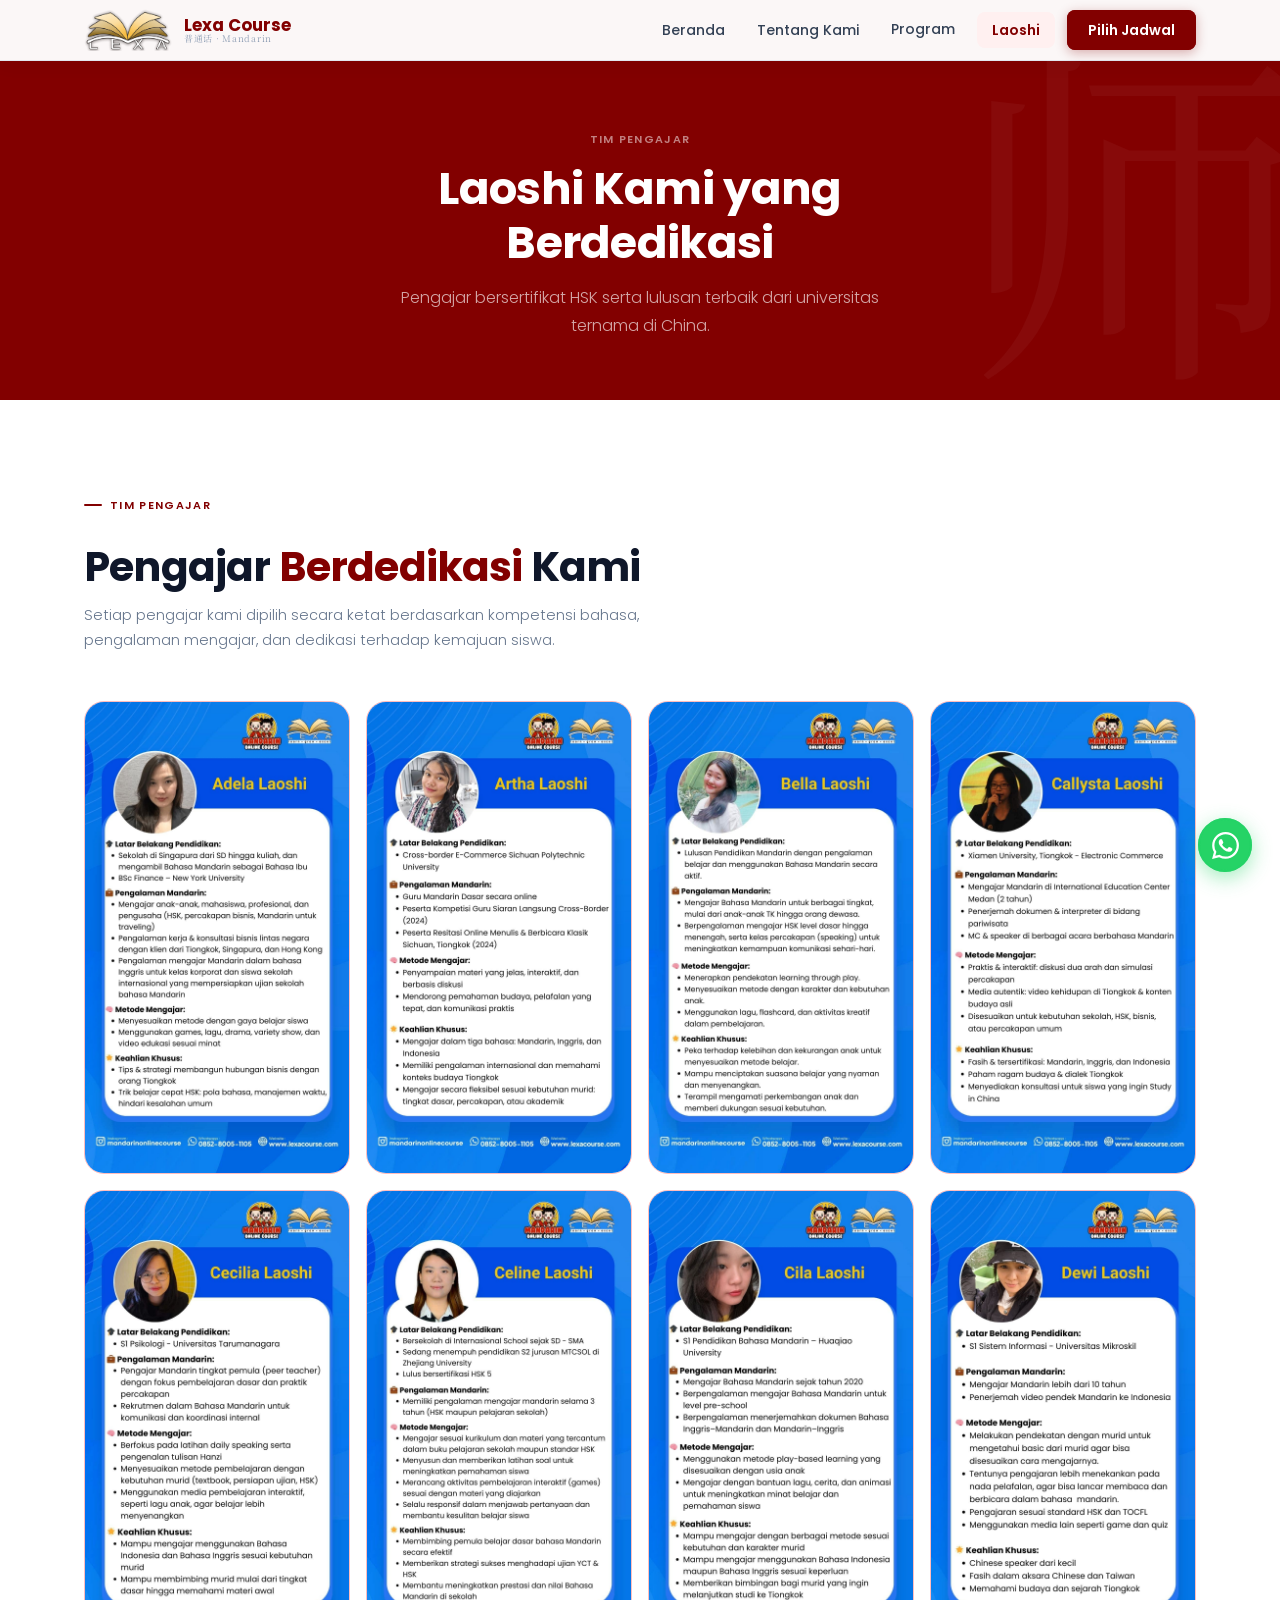
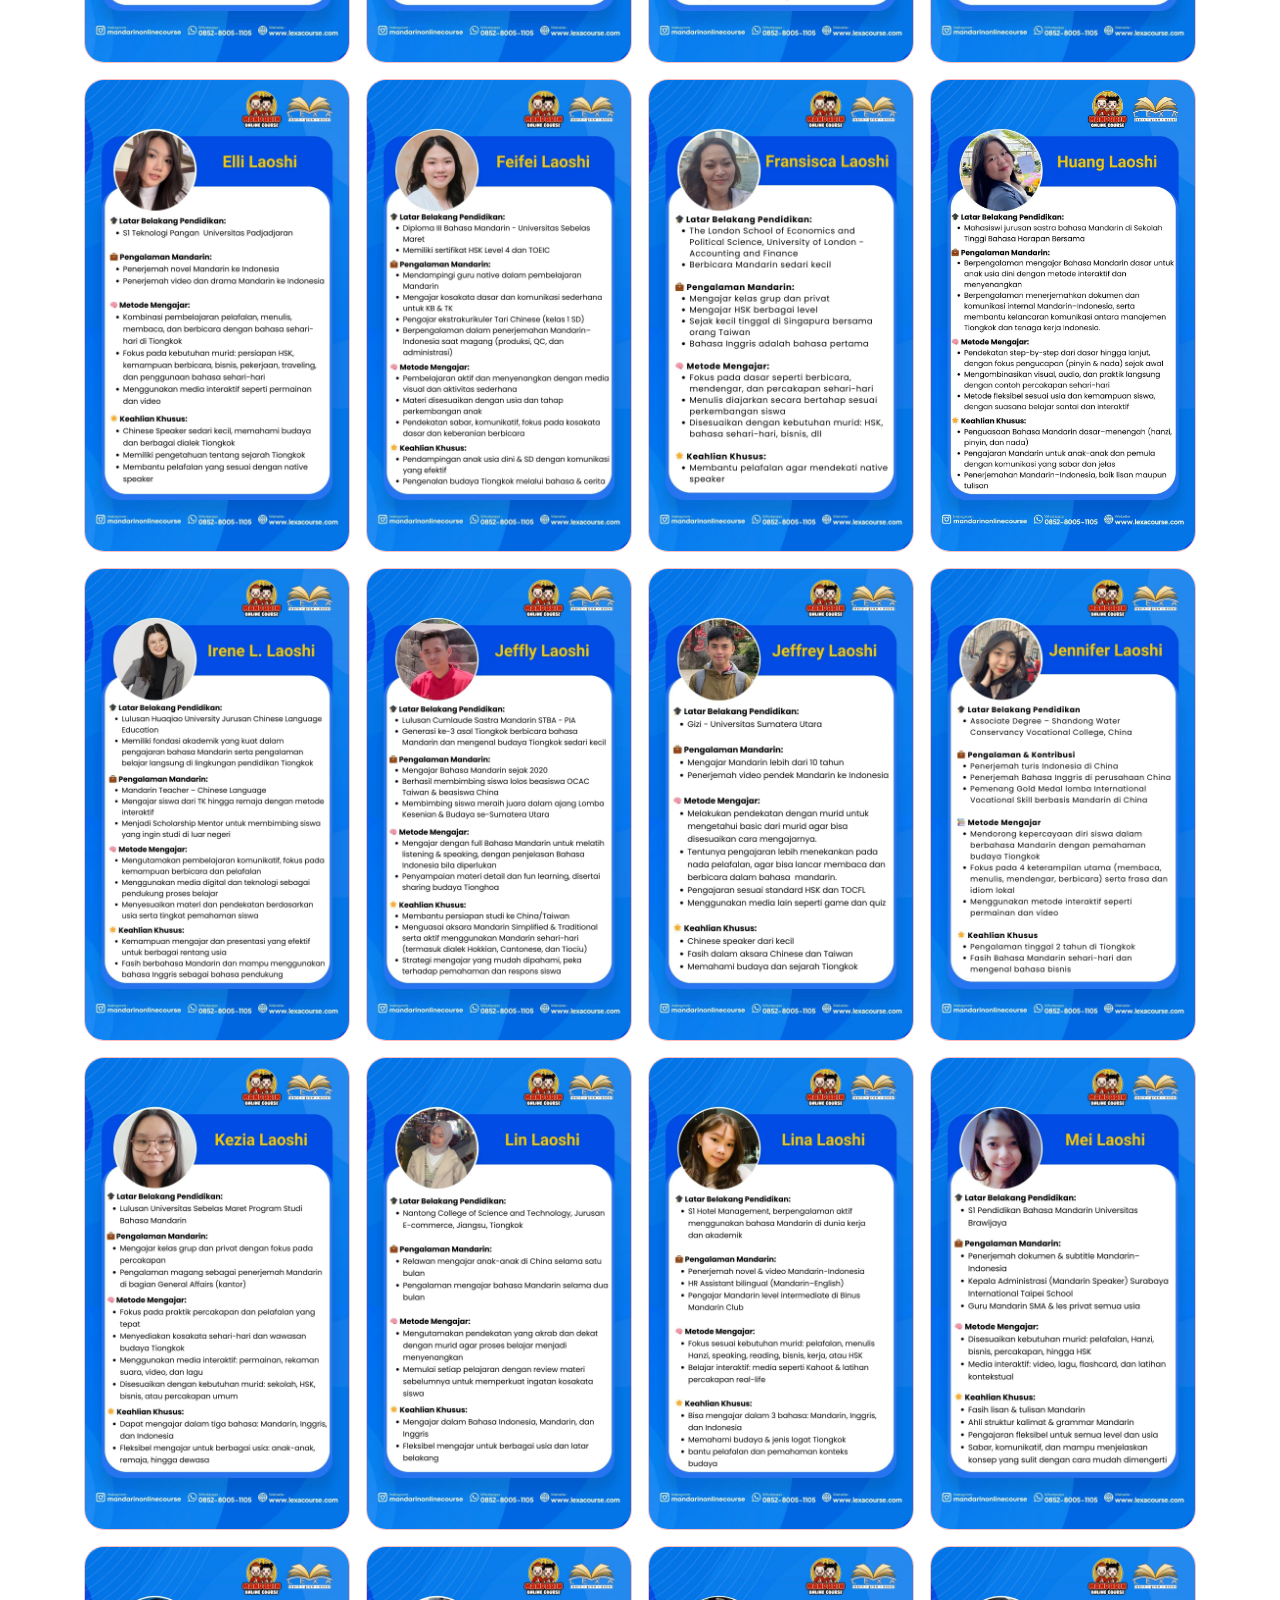
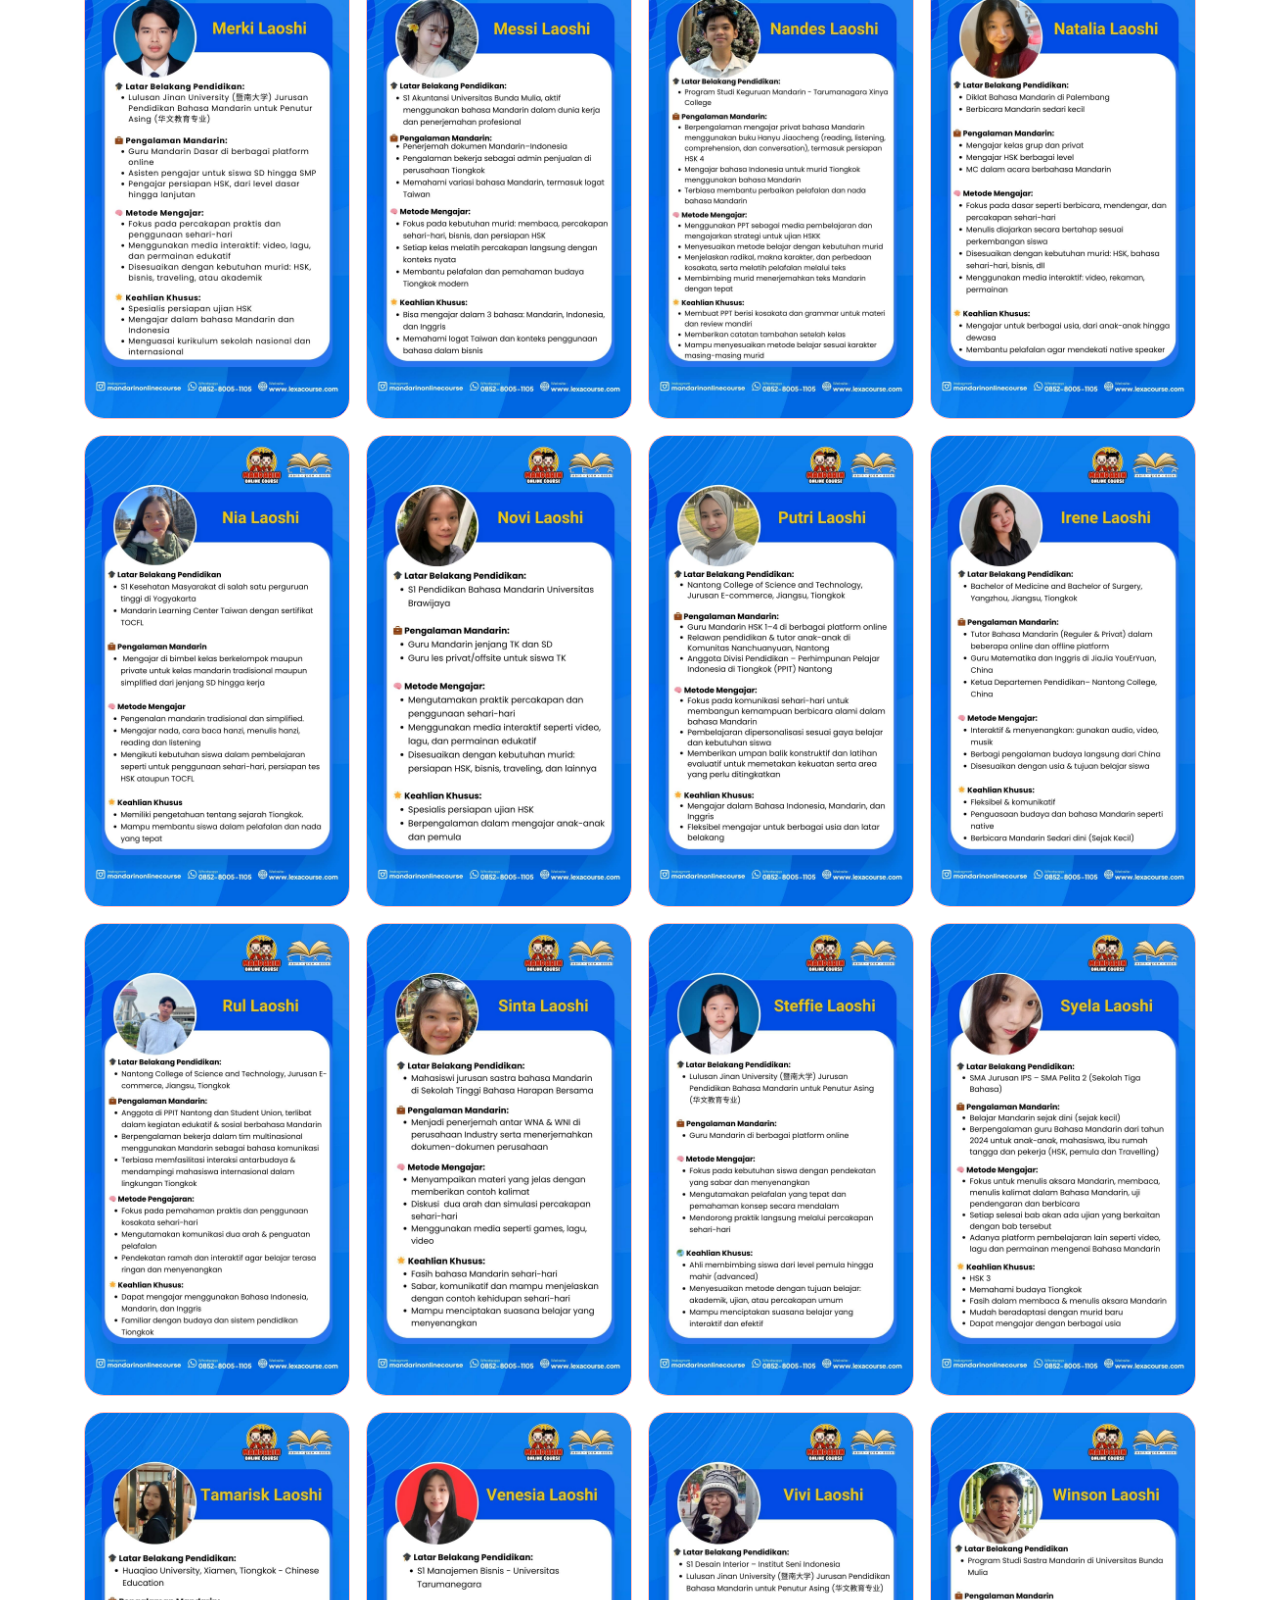
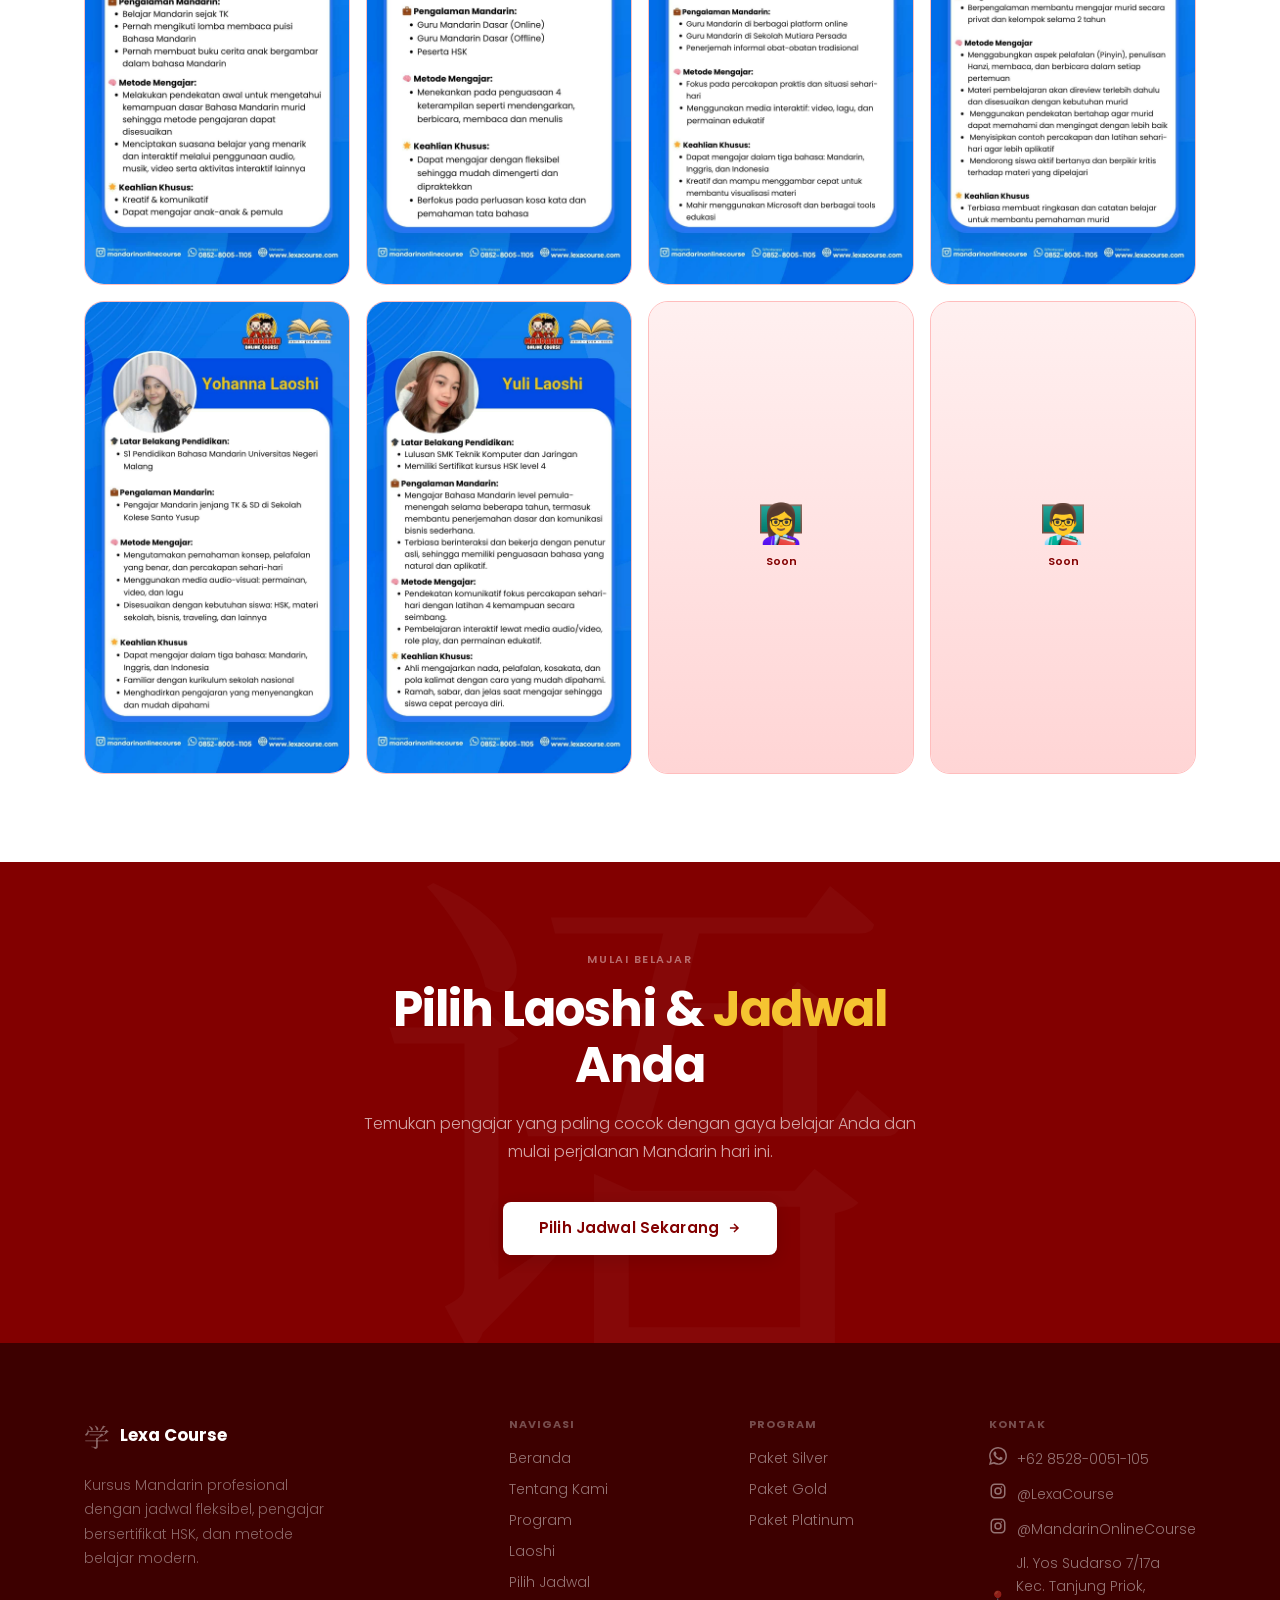
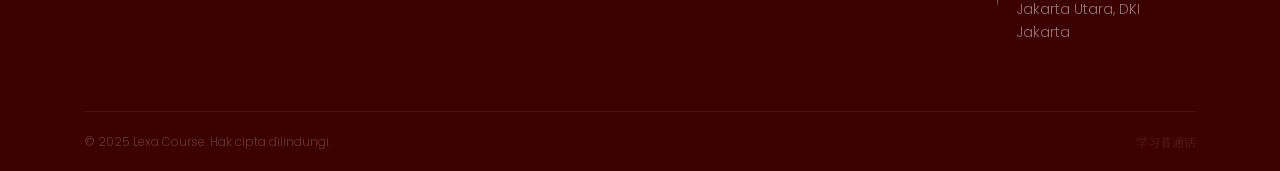
==== guru.html @ 1137763b "pembaruan 11 Apr 2026" ====
<!DOCTYPE html>
<html lang="id">
<head>
  <meta charset="UTF-8" />
  <meta name="viewport" content="width=device-width, initial-scale=1.0" />
  <title>Tim Pengajar — Lexa Course</title>
  <meta name="description" content="Kenali tim pengajar profesional Lexa Course, bersertifikat HSK dan lulusan terbaik dari China." />
  <link rel="preconnect" href="https://fonts.googleapis.com" />
  <link rel="preconnect" href="https://fonts.gstatic.com" crossorigin />
  <link href="https://fonts.googleapis.com/css2?family=Poppins:wght@300;400;500;600;700;800&family=Noto+Serif+SC:wght@400;700&display=swap" rel="stylesheet" />
  <link rel="stylesheet" href="assets/css/style.css" />
  <link rel="icon" type="image/png" href="assets/images/logop.png" />
</head>
<body>
<nav class="navbar transparent" id="navbar">
  <div class="nav-wrap">
    <a href="index.html" class="nav-logo">
      <img src="assets/images/logo.png" alt="Lexa Course" />
      <div class="nav-brand">
        <span class="nav-name">Lexa Course</span>
        <span class="nav-sub">普通话 · Mandarin</span>
      </div>
    </a>
    <ul class="nav-links">
      <li><a href="index.html" class="nav-a">Beranda</a></li>
      <li><a href="tentang.html" class="nav-a">Tentang Kami</a></li>
      <li class="nav-item">
        <span class="nav-a-drop" id="navProgram">
          Program
          <svg class="drop-arrow" viewBox="0 0 20 20" fill="currentColor"><path fill-rule="evenodd" d="M5.293 7.293a1 1 0 011.414 0L10 10.586l3.293-3.293a1 1 0 111.414 1.414l-4 4a1 1 0 01-1.414 0l-4-4a1 1 0 010-1.414z"/></svg>
        </span>
        <div class="dropdown">
          <a href="program.html#private" class="drop-item">
            <div class="drop-icon" style="background:#FFF0F0;color:#820000"><img src="assets/images/emot/user.png" width="16"></div>
            <div><div class="drop-label">Kelas Private</div><div class="drop-sub">1 siswa · Perhatian penuh</div></div>
          </a>
          <a href="program.html#small-group" class="drop-item">
            <div class="drop-icon" style="background:#FFF7ED;color:#b45309"> <img src="assets/images/emot/group.png" width="20"></div>
            <div><div class="drop-label">Small Group</div><div class="drop-sub">2–5 siswa · Interaktif</div></div>
          </a>
          <a href="program.html#group" class="drop-item">
            <div class="drop-icon" style="background:#F0FFF4;color:#16a34a"><img src="assets/images/emot/group2.png" width="18"></div>
            <div><div class="drop-label">Group</div><div class="drop-sub">6–10 siswa · Ekonomis</div></div>
          </a>
          <div style="height:1px;background:var(--line);margin:4px 8px"></div>
          <a href="program.html#intensif" class="drop-item">
            <div class="drop-icon" style="background:#FFF7ED;color:#b45309">🔥</div>
            <div><div class="drop-label">Kelas Intensif</div><div class="drop-sub">Belajar lebih cepat & fokus</div></div>
          </a>
        </div>
      </li>
      <li><a href="guru.html" class="nav-a active">Laoshi</a></li>
      <li><a href="pilih-jadwal.html" class="nav-cta">Pilih Jadwal</a></li>
    </ul>
    <button class="hamburger" id="hamburger" aria-label="Menu"><span></span><span></span><span></span></button>
  </div>
</nav>
<div class="mob-menu" id="mobMenu">
  <a href="index.html" class="mob-a">Beranda</a>
  <a href="tentang.html" class="mob-a">Tentang Kami</a>
  <a href="program.html" class="mob-a">Program</a>
  <a href="guru.html" class="mob-a active">Laoshi</a>
  <a href="pilih-jadwal.html" class="mob-a">Pilih Jadwal</a>
</div>

<section class="page-hero" data-cn="师">
  <div class="container">
    <span class="ph-tag">Tim Pengajar</span>
    <h1 class="ph-h1">Laoshi Kami yang<br>Berdedikasi</h1>
    <p class="ph-p">Pengajar bersertifikat HSK serta lulusan terbaik dari universitas ternama di China.</p>
  </div>
</section>

<section class="sec" id="profil-guru">
  <div class="container">
    <div class="fi" style="margin-bottom:48px">
      <div class="tag">Tim Pengajar</div>
      <h2 class="heading-lg" style="margin-top:12px">Pengajar <span>Berdedikasi</span> Kami</h2>
      <p class="body-sm" style="margin-top:12px;max-width:560px">Setiap pengajar kami dipilih secara ketat berdasarkan kompetensi bahasa, pengalaman mengajar, dan dedikasi terhadap kemajuan siswa.</p>
    </div>

    <!--
      ═══════════════════════════════════════════════════════
      CARA MENAMBAH FOTO GURU:
      1. Simpan foto profil guru (format portrait/vertikal)
         ke folder: assets/images/guru/
         Nama file contoh: huang-laoshi.jpg, mei-laoshi.jpg, dst.
      2. Duplikat blok <div class="gp-card"> di bawah.
      3. Ganti src="..." dengan path foto yang sesuai.
      Ukuran foto ideal: 540 × 960px (rasio 9:16, portrait)
      ═══════════════════════════════════════════════════════
    -->
    <div class="gp-grid">

<div class="gp-card"><img src="assets/images/guru/adela.jpg" alt="Adela Laoshi" class="gp-img" loading="lazy" onerror="this.parentElement.classList.add('gp-empty')" /><div class="gp-placeholder"><span class="gp-ph-icon">👩‍🏫</span><span class="gp-ph-name">Adela</span></div></div>

<div class="gp-card"><img src="assets/images/guru/artha.jpg" alt="Artha Laoshi" class="gp-img" loading="lazy" onerror="this.parentElement.classList.add('gp-empty')" /><div class="gp-placeholder"><span class="gp-ph-icon">👨‍🏫</span><span class="gp-ph-name">Artha</span></div></div>

<div class="gp-card"><img src="assets/images/guru/bella.jpg" alt="Bella Laoshi" class="gp-img" loading="lazy" onerror="this.parentElement.classList.add('gp-empty')" /><div class="gp-placeholder"><span class="gp-ph-icon">👩‍🏫</span><span class="gp-ph-name">Bella</span></div></div>

<div class="gp-card"><img src="assets/images/guru/callysta.jpg" alt="Callysta Laoshi" class="gp-img" loading="lazy" onerror="this.parentElement.classList.add('gp-empty')" /><div class="gp-placeholder"><span class="gp-ph-icon">👩‍🏫</span><span class="gp-ph-name">Callysta</span></div></div>

<div class="gp-card"><img src="assets/images/guru/cecilia.jpg" alt="Cecilia Laoshi" class="gp-img" loading="lazy" onerror="this.parentElement.classList.add('gp-empty')" /><div class="gp-placeholder"><span class="gp-ph-icon">👩‍🏫</span><span class="gp-ph-name">Cecilia</span></div></div>

<div class="gp-card"><img src="assets/images/guru/celine.jpg" alt="Celine Laoshi" class="gp-img" loading="lazy" onerror="this.parentElement.classList.add('gp-empty')" /><div class="gp-placeholder"><span class="gp-ph-icon">👩‍🏫</span><span class="gp-ph-name">Celine</span></div></div>

<div class="gp-card"><img src="assets/images/guru/cila.jpg" alt="Cila Laoshi" class="gp-img" loading="lazy" onerror="this.parentElement.classList.add('gp-empty')" /><div class="gp-placeholder"><span class="gp-ph-icon">👩‍🏫</span><span class="gp-ph-name">Cila</span></div></div>

<div class="gp-card"><img src="assets/images/guru/dewi.jpg" alt="Dewi Laoshi" class="gp-img" loading="lazy" onerror="this.parentElement.classList.add('gp-empty')" /><div class="gp-placeholder"><span class="gp-ph-icon">👩‍🏫</span><span class="gp-ph-name">Dewi</span></div></div>

<div class="gp-card"><img src="assets/images/guru/elli.jpg" alt="Elli Laoshi" class="gp-img" loading="lazy" onerror="this.parentElement.classList.add('gp-empty')" /><div class="gp-placeholder"><span class="gp-ph-icon">👩‍🏫</span><span class="gp-ph-name">Elli</span></div></div>

<div class="gp-card"><img src="assets/images/guru/feifei.jpg" alt="Feifei Laoshi" class="gp-img" loading="lazy" onerror="this.parentElement.classList.add('gp-empty')" /><div class="gp-placeholder"><span class="gp-ph-icon">👩‍🏫</span><span class="gp-ph-name">Feifei</span></div></div>

<div class="gp-card"><img src="assets/images/guru/francisca.jpg" alt="Francisca Laoshi" class="gp-img" loading="lazy" onerror="this.parentElement.classList.add('gp-empty')" /><div class="gp-placeholder"><span class="gp-ph-icon">👩‍🏫</span><span class="gp-ph-name">Francisca</span></div></div>

<div class="gp-card"><img src="assets/images/guru/huang.jpeg" alt="Huang Laoshi" class="gp-img" loading="lazy" onerror="this.parentElement.classList.add('gp-empty')" /><div class="gp-placeholder"><span class="gp-ph-icon">👨‍🏫</span><span class="gp-ph-name">Huang</span></div></div>

<div class="gp-card"><img src="assets/images/guru/irene.jpg" alt="Irene Laoshi" class="gp-img" loading="lazy" onerror="this.parentElement.classList.add('gp-empty')" /><div class="gp-placeholder"><span class="gp-ph-icon">👩‍🏫</span><span class="gp-ph-name">Irene</span></div></div>

<div class="gp-card"><img src="assets/images/guru/jeffly.jpg" alt="Jeffly Laoshi" class="gp-img" loading="lazy" onerror="this.parentElement.classList.add('gp-empty')" /><div class="gp-placeholder"><span class="gp-ph-icon">👨‍🏫</span><span class="gp-ph-name">Jeffly</span></div></div>

<div class="gp-card"><img src="assets/images/guru/jeffrey.jpg" alt="Jeffrey Laoshi" class="gp-img" loading="lazy" onerror="this.parentElement.classList.add('gp-empty')" /><div class="gp-placeholder"><span class="gp-ph-icon">👨‍🏫</span><span class="gp-ph-name">Jeffrey</span></div></div>

<div class="gp-card"><img src="assets/images/guru/jennifer.jpg" alt="Jennifer Laoshi" class="gp-img" loading="lazy" onerror="this.parentElement.classList.add('gp-empty')" /><div class="gp-placeholder"><span class="gp-ph-icon">👩‍🏫</span><span class="gp-ph-name">Jennifer</span></div></div>

<div class="gp-card"><img src="assets/images/guru/kezia.jpg" alt="Kezia Laoshi" class="gp-img" loading="lazy" onerror="this.parentElement.classList.add('gp-empty')" /><div class="gp-placeholder"><span class="gp-ph-icon">👩‍🏫</span><span class="gp-ph-name">Kezia</span></div></div>

<div class="gp-card"><img src="assets/images/guru/lin.jpg" alt="Lin Laoshi" class="gp-img" loading="lazy" onerror="this.parentElement.classList.add('gp-empty')" /><div class="gp-placeholder"><span class="gp-ph-icon">👨‍🏫</span><span class="gp-ph-name">Lin</span></div></div>

<div class="gp-card"><img src="assets/images/guru/lina.jpg" alt="Lina Laoshi" class="gp-img" loading="lazy" onerror="this.parentElement.classList.add('gp-empty')" /><div class="gp-placeholder"><span class="gp-ph-icon">👩‍🏫</span><span class="gp-ph-name">Lina</span></div></div>

<div class="gp-card"><img src="assets/images/guru/mei.jpg" alt="Mei Laoshi" class="gp-img" loading="lazy" onerror="this.parentElement.classList.add('gp-empty')" /><div class="gp-placeholder"><span class="gp-ph-icon">👩‍🏫</span><span class="gp-ph-name">Mei</span></div></div>

<div class="gp-card"><img src="assets/images/guru/merki.jpg" alt="Merki Laoshi" class="gp-img" loading="lazy" onerror="this.parentElement.classList.add('gp-empty')" /><div class="gp-placeholder"><span class="gp-ph-icon">👨‍🏫</span><span class="gp-ph-name">Merki</span></div></div>

<div class="gp-card"><img src="assets/images/guru/messi.jpg" alt="Messi Laoshi" class="gp-img" loading="lazy" onerror="this.parentElement.classList.add('gp-empty')" /><div class="gp-placeholder"><span class="gp-ph-icon">👨‍🏫</span><span class="gp-ph-name">Messi</span></div></div>

<div class="gp-card"><img src="assets/images/guru/nandes.jpg" alt="Nandes Laoshi" class="gp-img" loading="lazy" onerror="this.parentElement.classList.add('gp-empty')" /><div class="gp-placeholder"><span class="gp-ph-icon">👩‍🏫</span><span class="gp-ph-name">Nandes</span></div></div>

<div class="gp-card"><img src="assets/images/guru/natalia.jpg" alt="Natalia Laoshi" class="gp-img" loading="lazy" onerror="this.parentElement.classList.add('gp-empty')" /><div class="gp-placeholder"><span class="gp-ph-icon">👩‍🏫</span><span class="gp-ph-name">Natalia</span></div></div>

<div class="gp-card"><img src="assets/images/guru/nia.jpg" alt="Nia Laoshi" class="gp-img" loading="lazy" onerror="this.parentElement.classList.add('gp-empty')" /><div class="gp-placeholder"><span class="gp-ph-icon">👩‍🏫</span><span class="gp-ph-name">Nia</span></div></div>

<div class="gp-card"><img src="assets/images/guru/novi.jpg" alt="Novi Laoshi" class="gp-img" loading="lazy" onerror="this.parentElement.classList.add('gp-empty')" /><div class="gp-placeholder"><span class="gp-ph-icon">👩‍🏫</span><span class="gp-ph-name">Novi</span></div></div>

<div class="gp-card"><img src="assets/images/guru/putri.jpg" alt="Putri Laoshi" class="gp-img" loading="lazy" onerror="this.parentElement.classList.add('gp-empty')" /><div class="gp-placeholder"><span class="gp-ph-icon">👩‍🏫</span><span class="gp-ph-name">Putri</span></div></div>

<div class="gp-card"><img src="assets/images/guru/rene.jpg" alt="Rene Laoshi" class="gp-img" loading="lazy" onerror="this.parentElement.classList.add('gp-empty')" /><div class="gp-placeholder"><span class="gp-ph-icon">👨‍🏫</span><span class="gp-ph-name">Rene</span></div></div>

<div class="gp-card"><img src="assets/images/guru/rul.jpg" alt="Rul Laoshi" class="gp-img" loading="lazy" onerror="this.parentElement.classList.add('gp-empty')" /><div class="gp-placeholder"><span class="gp-ph-icon">👨‍🏫</span><span class="gp-ph-name">Rul</span></div></div>

<div class="gp-card"><img src="assets/images/guru/sinta.jpg" alt="Sinta Laoshi" class="gp-img" loading="lazy" onerror="this.parentElement.classList.add('gp-empty')" /><div class="gp-placeholder"><span class="gp-ph-icon">👩‍🏫</span><span class="gp-ph-name">Sinta</span></div></div>

<div class="gp-card"><img src="assets/images/guru/steffie.jpg" alt="Steffie Laoshi" class="gp-img" loading="lazy" onerror="this.parentElement.classList.add('gp-empty')" /><div class="gp-placeholder"><span class="gp-ph-icon">👩‍🏫</span><span class="gp-ph-name">Steffie</span></div></div>

<div class="gp-card"><img src="assets/images/guru/syela.jpg" alt="Syela Laoshi" class="gp-img" loading="lazy" onerror="this.parentElement.classList.add('gp-empty')" /><div class="gp-placeholder"><span class="gp-ph-icon">👩‍🏫</span><span class="gp-ph-name">Syela</span></div></div>

<div class="gp-card"><img src="assets/images/guru/tamarisk.jpg" alt="Tamarisk Laoshi" class="gp-img" loading="lazy" onerror="this.parentElement.classList.add('gp-empty')" /><div class="gp-placeholder"><span class="gp-ph-icon">👩‍🏫</span><span class="gp-ph-name">Tamarisk</span></div></div>

<div class="gp-card"><img src="assets/images/guru/venesia.jpg" alt="Venesia Laoshi" class="gp-img" loading="lazy" onerror="this.parentElement.classList.add('gp-empty')" /><div class="gp-placeholder"><span class="gp-ph-icon">👩‍🏫</span><span class="gp-ph-name">Venesia</span></div></div>

<div class="gp-card"><img src="assets/images/guru/vivi.jpg" alt="Vivi Laoshi" class="gp-img" loading="lazy" onerror="this.parentElement.classList.add('gp-empty')" /><div class="gp-placeholder"><span class="gp-ph-icon">👩‍🏫</span><span class="gp-ph-name">Vivi</span></div></div>

<div class="gp-card"><img src="assets/images/guru/winson.jpg" alt="Winson Laoshi" class="gp-img" loading="lazy" onerror="this.parentElement.classList.add('gp-empty')" /><div class="gp-placeholder"><span class="gp-ph-icon">👨‍🏫</span><span class="gp-ph-name">Winson</span></div></div>

<div class="gp-card"><img src="assets/images/guru/yohana.jpg" alt="Yohana Laoshi" class="gp-img" loading="lazy" onerror="this.parentElement.classList.add('gp-empty')" /><div class="gp-placeholder"><span class="gp-ph-icon">👩‍🏫</span><span class="gp-ph-name">Yohana</span></div></div>

<div class="gp-card"><img src="assets/images/guru/yuli.jpg" alt="Yuli Laoshi" class="gp-img" loading="lazy" onerror="this.parentElement.classList.add('gp-empty')" /><div class="gp-placeholder"><span class="gp-ph-icon">👩‍🏫</span><span class="gp-ph-name">Yuli</span></div></div>

<div class="gp-card"><img src="assets/images/guru/guru-39.jpg" alt="Laoshi 39" class="gp-img" loading="lazy" onerror="this.parentElement.classList.add('gp-empty')" /><div class="gp-placeholder"><span class="gp-ph-icon">👩‍🏫</span><span class="gp-ph-name">Soon</span></div></div>

<div class="gp-card"><img src="assets/images/guru/guru-40.jpg" alt="Laoshi 40" class="gp-img" loading="lazy" onerror="this.parentElement.classList.add('gp-empty')" /><div class="gp-placeholder"><span class="gp-ph-icon">👨‍🏫</span><span class="gp-ph-name">Soon</span></div></div>

    </div><!-- /gp-grid -->
  </div>
</section>

<section class="cta-sec">
  <div class="container">
    <div class="cta-inner fi">
      <span class="cta-tag">Mulai Belajar</span>
      <h2 class="cta-h2">Pilih Laoshi &amp; <span>Jadwal</span> Anda</h2>
      <p class="cta-p">Temukan pengajar yang paling cocok dengan gaya belajar Anda dan mulai perjalanan Mandarin hari ini.</p>
      <a href="pilih-jadwal.html" class="btn btn-white" style="font-size:15px;padding:14px 36px">
        Pilih Jadwal Sekarang
        <svg width="14" height="14" fill="none" stroke="currentColor" stroke-width="2.5" viewBox="0 0 24 24"><path d="M5 12h14M12 5l7 7-7 7"/></svg>
      </a>
    </div>
  </div>
</section>

<footer class="footer">
  <div class="container">
    <div class="footer-grid">
      <div>
        <div class="footer-logo">
          <span class="f-logo-cn">学</span>
          <span class="f-logo-name">Lexa Course</span>
        </div>
        <p class="f-desc">Kursus Mandarin profesional dengan jadwal fleksibel, pengajar bersertifikat HSK, dan metode belajar modern.</p>
      </div>
      <div>
        <div class="f-col-h">Navigasi</div>
        <div class="f-links">
          <a href="index.html" class="f-link">Beranda</a>
          <a href="tentang.html" class="f-link">Tentang Kami</a>
          <a href="program.html" class="f-link">Program</a>
          <a href="guru.html" class="f-link">Laoshi</a>
          <a href="pilih-jadwal.html" class="f-link">Pilih Jadwal</a>
        </div>
      </div>
      <div>
        <div class="f-col-h">Program</div>
        <div class="f-links">
          <a href="program.html" class="f-link">Paket Silver</a>
          <a href="program.html" class="f-link">Paket Gold</a>
          <a href="program.html" class="f-link">Paket Platinum</a>
        </div>
      </div>
      <div>
        <div>
          <div class="f-col-h">Kontak</div>
          <a href="https://wa.me/6285280051105" class="f-contact" target="_blank">
            <span><svg width="18" height="18" fill="currentColor" viewBox="0 0 24 24"><path d="M20.52 3.48A11.94 11.94 0 0012.05 0C5.5 0 .17 5.33.17 11.88c0 2.1.55 4.15 1.6 5.95L0 24l6.33-1.66a11.9 11.9 0 005.72 1.45h.01c6.55 0 11.88-5.33 11.88-11.88 0-3.17-1.23-6.15-3.42-8.43zM12.06 21.5h-.01a9.9 9.9 0 01-5.05-1.39l-.36-.21-3.76.99 1-3.66-.24-.37a9.86 9.86 0 01-1.51-5.28C2.13 6.5 6.55 2.08 12.05 2.08c2.64 0 5.13 1.03 7 2.9a9.84 9.84 0 012.9 7c0 5.5-4.42 9.92-9.89 9.92zm5.42-7.4c-.3-.15-1.76-.87-2.03-.97-.27-.1-.47-.15-.67.15-.2.3-.77.97-.94 1.17-.17.2-.35.22-.64.07-.3-.15-1.26-.47-2.4-1.48-.88-.78-1.48-1.75-1.65-2.05-.17-.3-.02-.46.13-.61.13-.13.3-.35.45-.52.15-.17.2-.3.3-.5.1-.2.05-.37-.03-.52-.07-.15-.67-1.61-.91-2.21-.24-.58-.49-.5-.67-.51h-.57c-.2 0-.52.07-.79.37-.27.3-1.04 1.02-1.04 2.48 0 1.46 1.06 2.88 1.21 3.08.15.2 2.1 3.2 5.08 4.49.71.31 1.26.49 1.69.63.71.23 1.36.2 1.87.12.57-.09 1.76-.72 2.01-1.42.25-.7.25-1.29.18-1.42-.07-.12-.27-.2-.57-.35z"/></svg></span>
            +62 8528-0051-105
          </a>
          <a href="https://www.instagram.com/lexa_course/" class="f-contact" target="_blank">
            <span><svg width="18" height="18" fill="currentColor" viewBox="0 0 24 24"><path d="M7.75 2C4.678 2 2 4.678 2 7.75v8.5C2 19.322 4.678 22 7.75 22h8.5C19.322 22 22 19.322 22 16.25v-8.5C22 4.678 19.322 2 16.25 2h-8.5zm0 2h8.5C18.216 4 20 5.784 20 7.75v8.5c0 1.966-1.784 3.75-3.75 3.75h-8.5C5.784 20 4 18.216 4 16.25v-8.5C4 5.784 5.784 4 7.75 4zm8.75 1.5a1 1 0 100 2 1 1 0 000-2zM12 7a5 5 0 100 10 5 5 0 000-10zm0 2a3 3 0 110 6 3 3 0 010-6z"/></svg></span>
            @LexaCourse
          </a>
          <a href="https://www.instagram.com/mandarinonlinecourse/" class="f-contact" target="_blank">
            <span><svg width="18" height="18" fill="currentColor" viewBox="0 0 24 24"><path d="M7.75 2C4.678 2 2 4.678 2 7.75v8.5C2 19.322 4.678 22 7.75 22h8.5C19.322 22 22 19.322 22 16.25v-8.5C22 4.678 19.322 2 16.25 2h-8.5zm0 2h8.5C18.216 4 20 5.784 20 7.75v8.5c0 1.966-1.784 3.75-3.75 3.75h-8.5C5.784 20 4 18.216 4 16.25v-8.5C4 5.784 5.784 4 7.75 4zm8.75 1.5a1 1 0 100 2 1 1 0 000-2zM12 7a5 5 0 100 10 5 5 0 000-10zm0 2a3 3 0 110 6 3 3 0 010-6z"/></svg></span>
            @MandarinOnlineCourse
          </a>
          <div class="f-contact">
            <span>📍</span>
            Jl. Yos Sudarso 7/17a<br>
            Kec. Tanjung Priok, Jakarta Utara, DKI Jakarta
          </div>
        </div>
      </div>
    </div>
  </div>
  <div class="container"><div class="f-bottom"><span>© 2025 Lexa Course. Hak cipta dilindungi.</span><span class="f-cn">学习普通话</span></div></div>
</footer>

<div class="wa-float">
  <a href="https://wa.me/6285280051105?text=Halo%20Lexa%20Course%2C%20saya%20ingin%20bertanya%20tentang%20kursus%20Mandarin." class="wa-btn" target="_blank" rel="noopener" aria-label="Hubungi via WhatsApp">
    <svg class="wa-ico" viewBox="0 0 24 24"><path d="M17.472 14.382c-.297-.149-1.758-.867-2.03-.967-.273-.099-.471-.148-.67.15-.197.297-.767.966-.94 1.164-.173.199-.347.223-.644.075-.297-.15-1.255-.463-2.39-1.475-.883-.788-1.48-1.761-1.653-2.059-.173-.297-.018-.458.13-.606.134-.133.298-.347.446-.52.149-.174.198-.298.298-.497.099-.198.05-.371-.025-.52-.075-.149-.669-1.612-.916-2.207-.242-.579-.487-.5-.669-.51-.173-.008-.371-.01-.57-.01-.198 0-.52.074-.792.372-.272.297-1.04 1.016-1.04 2.479 0 1.462 1.065 2.875 1.213 3.074.149.198 2.096 3.2 5.077 4.487.709.306 1.262.489 1.694.625.712.227 1.36.195 1.871.118.571-.085 1.758-.719 2.006-1.413.248-.694.248-1.289.173-1.413-.074-.124-.272-.198-.57-.347m-5.421 7.403h-.004a9.87 9.87 0 01-5.031-1.378l-.361-.214-3.741.982.998-3.648-.235-.374a9.86 9.86 0 01-1.51-5.26c.001-5.45 4.436-9.884 9.888-9.884 2.64 0 5.122 1.03 6.988 2.898a9.825 9.825 0 012.893 6.994c-.003 5.45-4.437 9.884-9.885 9.884m8.413-18.297A11.815 11.815 0 0012.05 0C5.495 0 .16 5.335.157 11.892c0 2.096.547 4.142 1.588 5.945L.057 24l6.305-1.654a11.882 11.882 0 005.683 1.448h.005c6.554 0 11.89-5.335 11.893-11.893a11.821 11.821 0 00-3.48-8.413z"/></svg>
  </a>
  <span class="wa-tip">Hubungi Kami</span>
</div>
<button class="back-top" id="backTop" aria-label="Kembali ke atas">↑</button>
<script src="assets/js/script.js"></script>
</body>
</html>
---- assets/css/style.css ----
/* ========================================
   LEXA COURSE — Design System v8
   Font: Poppins + Noto Serif SC
   Primary: #820000
   ======================================== */

@import url('https://fonts.googleapis.com/css2?family=Poppins:wght@300;400;500;600;700;800&family=Noto+Serif+SC:wght@400;700&display=swap');

/* ── TOKENS ── */
:root {
  --blue:        #820000;
  --blue-dark:   #5c0000;
  --blue-deep:   #3d0000;
  --blue-soft:   #FFF0F0;
  --blue-mid:    #FFBDBD;
  --gold:        #F5C431;
  --ink:         #0F172A;
  --ink-2:       #334155;
  --ink-3:       #64748B;
  --ink-4:       #94A3B8;
  --line:        #E2E8F0;
  --surface:     #F8FAFC;
  --white:       #FFFFFF;
  --font:        'Poppins', sans-serif;
  --font-cn:     'Noto Serif SC', serif;
  --r-sm:        8px;
  --r:           12px;
  --r-lg:        20px;
  --r-xl:        28px;
  --sh-sm:       0 1px 4px rgba(0,0,0,0.06), 0 2px 8px rgba(0,0,0,0.04);
  --sh-md:       0 4px 20px rgba(130,0,0,0.10), 0 2px 8px rgba(0,0,0,0.05);
  --sh-lg:       0 12px 40px rgba(130,0,0,0.14), 0 4px 16px rgba(0,0,0,0.06);
  --sh-xl:       0 24px 64px rgba(130,0,0,0.18), 0 8px 24px rgba(0,0,0,0.07);
  --ease:        cubic-bezier(0.4,0,0.2,1);
  --ease-out:    cubic-bezier(0,0,0.2,1);
  --t1:          0.15s;
  --t2:          0.25s;
  --t3:          0.4s;
}

/* ── RESET ── */
*,*::before,*::after{box-sizing:border-box;margin:0;padding:0}
html{scroll-behavior:smooth;-webkit-text-size-adjust:100%}
body{font-family:var(--font);font-size:16px;line-height:1.65;color:var(--ink);background:var(--white);overflow-x:hidden;-webkit-font-smoothing:antialiased}
img{max-width:100%;display:block}
a{text-decoration:none;color:inherit}
ul{list-style:none}
button{cursor:pointer;font-family:var(--font)}
::-webkit-scrollbar{width:4px}
::-webkit-scrollbar-track{background:var(--surface)}
::-webkit-scrollbar-thumb{background:var(--blue);border-radius:2px}

/* ── LAYOUT ── */
.container{max-width:1160px;margin:0 auto;padding:0 24px}
.sec{padding:88px 0}
.sec-soft{background:var(--surface)}

/* ── TYPOGRAPHY SCALE ──
   h1 (page) : 700, 48–56px
   h2 (sec)  : 700, 36–44px
   h3 (card) : 600, 20–22px
   body      : 400, 16px
   small     : 300, 14px
   label     : 600, 11px uppercase
*/

.tag {
  display: inline-flex;
  align-items: center;
  gap: 8px;
  font-size: 11px;
  font-weight: 600;
  letter-spacing: 0.12em;
  text-transform: uppercase;
  color: var(--blue);
  margin-bottom: 16px;
}
.tag::before {
  content: '';
  width: 18px;
  height: 2px;
  background: var(--blue);
  border-radius: 1px;
  flex-shrink: 0;
}
.tag-center { justify-content: center; }
.tag-center::before { display: none; }
.tag-white { color: rgba(255,255,255,0.55); }
.tag-white::before { background: rgba(255,255,255,0.4); }

.heading-xl {
  font-size: clamp(2.4rem, 4.5vw, 3.5rem);
  font-weight: 700;
  line-height: 1.15;
  letter-spacing: -0.025em;
  color: var(--ink);
}
.heading-xl span { color: var(--blue); }

.heading-lg {
  font-size: clamp(1.9rem, 3.2vw, 2.8rem);
  font-weight: 700;
  line-height: 1.2;
  letter-spacing: -0.02em;
  color: var(--ink);
}
.heading-lg span { color: var(--blue); }
.heading-lg-white { color: var(--white); }
.heading-lg-white span { color: var(--gold); }

.heading-md {
  font-size: 1.2rem;
  font-weight: 600;
  line-height: 1.3;
  color: var(--ink);
}

.body-text {
  font-size: 1rem;
  font-weight: 400;
  line-height: 1.8;
  color: var(--ink-2);
}

.body-sm {
  font-size: 0.9rem;
  font-weight: 300;
  line-height: 1.75;
  color: var(--ink-3);
}

/* ── BUTTONS ── */
.btn {
  display: inline-flex;
  align-items: center;
  gap: 8px;
  font-family: var(--font);
  font-size: 14px;
  font-weight: 600;
  padding: 13px 28px;
  border-radius: var(--r-sm);
  border: none;
  cursor: pointer;
  transition: all var(--t2) var(--ease);
  letter-spacing: 0.01em;
  white-space: nowrap;
}
.btn:hover  { transform: translateY(-2px); }
.btn:active { transform: translateY(0) scale(0.99); }

.btn-blue {
  background: var(--blue);
  color: var(--white);
  box-shadow: 0 4px 16px rgba(130,0,0,0.35);
}
.btn-blue:hover { background: var(--blue-dark); box-shadow: 0 8px 28px rgba(130,0,0,0.45); }

.btn-white {
  background: var(--white);
  color: var(--blue);
  box-shadow: 0 4px 16px rgba(0,0,0,0.12);
}
.btn-white:hover { box-shadow: 0 8px 28px rgba(0,0,0,0.18); }

.btn-outline {
  background: transparent;
  color: var(--blue);
  border: 1.5px solid var(--blue);
}
.btn-outline:hover { background: var(--blue); color: var(--white); }

.btn-ghost {
  background: none;
  border: none;
  color: var(--ink-2);
  font-size: 14px;
  font-weight: 500;
  padding: 0;
  display: inline-flex;
  align-items: center;
  gap: 6px;
  cursor: pointer;
  transition: color var(--t1);
}
.btn-ghost:hover { color: var(--blue); transform: none; }
.btn-ghost .arr { transition: transform var(--t2); display: inline-block; }
.btn-ghost:hover .arr { transform: translateX(4px); }

/* ── NAVBAR ── */
.navbar {
  position: fixed;
  top: 0; left: 0; right: 0;
  z-index: 1000;
  transition: background var(--t3), box-shadow var(--t3), padding var(--t2);
}
.navbar.transparent { background: transparent; }
.navbar.solid {
  background: rgba(255,255,255,0.97);
  backdrop-filter: blur(20px);
  -webkit-backdrop-filter: blur(20px);
  box-shadow: 0 1px 0 var(--line), 0 4px 20px rgba(0,0,0,0.05);
}
.nav-wrap {
  max-width: 1160px;
  margin: 0 auto;
  padding: 0 24px;
  height: 70px;
  display: flex;
  align-items: center;
  justify-content: space-between;
  transition: height var(--t2);
}
.navbar.solid .nav-wrap { height: 60px; }

.nav-logo { display: flex; align-items: center; gap: 12px; }
.nav-logo img {
  height: 42px;
  width: auto;
  object-fit: contain;
  display: block;
  /* Agar logo tetap terlihat di atas foto (navbar transparan) */
  filter: brightness(0) invert(1);
  transition: filter var(--t2);
}
/* Saat scroll (navbar putih), logo kembali ke warna aslinya */
.navbar.solid .nav-logo img {
  filter: none;
}
.nav-brand { display: flex; flex-direction: column; line-height: 1.1; }
.nav-name {
  font-size: 1.05rem;
  font-weight: 700;
  color: var(--white);
  transition: color var(--t1);
}
.navbar.solid .nav-name { color: var(--blue); }
.nav-sub {
  font-family: var(--font-cn);
  font-size: 9px;
  color: rgba(255,255,255,0.5);
  letter-spacing: 0.08em;
  transition: color var(--t1);
}
.navbar.solid .nav-sub { color: var(--ink-4); }

.nav-links { display: flex; align-items: center; gap: 2px; }
.nav-a {
  padding: 8px 15px;
  border-radius: var(--r-sm);
  font-size: 14px;
  font-weight: 500;
  color: rgba(255,255,255,0.85);
  transition: all var(--t1);
}
.nav-a:hover { color: var(--white); background: rgba(255,255,255,0.12); }
.nav-a.active { color: var(--white); background: rgba(255,255,255,0.15); font-weight: 600; }
.navbar.solid .nav-a { color: var(--ink-2); }
.navbar.solid .nav-a:hover { color: var(--blue); background: var(--blue-soft); }
.navbar.solid .nav-a.active { color: var(--blue); background: var(--blue-soft); font-weight: 600; }

.nav-cta {
  margin-left: 10px;
  padding: 9px 20px;
  border-radius: var(--r-sm);
  font-size: 14px;
  font-weight: 600;
  background: rgba(255,255,255,0.15);
  border: 1.5px solid rgba(255,255,255,0.4);
  color: var(--white);
  transition: all var(--t2);
}
.nav-cta:hover { background: rgba(255,255,255,0.25); border-color: rgba(255,255,255,0.7); transform: translateY(-1px); }
.navbar.solid .nav-cta { background: var(--blue); border-color: var(--blue); color: var(--white); box-shadow: 0 3px 12px rgba(130,0,0,0.3); }
.navbar.solid .nav-cta:hover { background: var(--blue-dark); box-shadow: 0 6px 20px rgba(130,0,0,0.4); }

.hamburger {
  display: none;
  flex-direction: column;
  gap: 5px;
  background: none;
  border: none;
  padding: 6px;
  border-radius: var(--r-sm);
}
.hamburger span { display: block; width: 22px; height: 2px; background: var(--white); border-radius: 1px; transition: all var(--t2); }
.navbar.solid .hamburger span { background: var(--ink); }
.hamburger.open span:nth-child(1) { transform: translateY(7px) rotate(45deg); }
.hamburger.open span:nth-child(2) { opacity: 0; transform: scaleX(0); }
.hamburger.open span:nth-child(3) { transform: translateY(-7px) rotate(-45deg); }

.mob-menu {
  display: none;
  position: fixed;
  inset: 0;
  background: var(--white);
  z-index: 999;
  flex-direction: column;
  align-items: center;
  justify-content: center;
  gap: 8px;
  padding: 80px 24px 40px;
  transform: translateY(-100%);
  transition: transform var(--t3) var(--ease);
}
.mob-menu.open { display: flex; transform: translateY(0); }
.mob-a {
  font-size: 1.5rem;
  font-weight: 700;
  color: var(--ink);
  padding: 10px 32px;
  border-radius: var(--r);
  transition: all var(--t1);
  width: 100%;
  text-align: center;
}
.mob-a:hover, .mob-a.active { color: var(--blue); background: var(--blue-soft); }

/* ── HERO PHOTO ── */
.hero-wrap {
  position: relative;
  width: 100%;
  height: clamp(480px, 70vh, 780px);
  overflow: hidden;
  background: var(--blue-deep);
}
.hero-img {
  width: 100%; height: 110%;
  object-fit: cover;
  object-position: center 25%;
  display: block;
  animation: kb 18s ease-in-out infinite alternate;
  will-change: transform;
}
@keyframes kb {
  from { transform: scale(1.0) translateY(0); }
  to   { transform: scale(1.07) translateY(-2%); }
}
.hero-overlay {
  position: absolute; inset: 0;
  background:
    linear-gradient(to right, rgba(130,0,0,0.65) 0%, rgba(130,0,0,0.35) 50%, transparent 100%),
    linear-gradient(to bottom, rgba(0,0,0,0.15) 0%, transparent 30%);
}
.hero-fade {
  position: absolute; bottom: 0; left: 0; right: 0;
  height: 62%;
  background: linear-gradient(to bottom,
    transparent 0%,
    rgba(255,255,255,0.04) 20%,
    rgba(255,255,255,0.42) 50%,
    rgba(255,255,255,0.90) 70%,
    var(--white) 100%);
  pointer-events: none;
}

/* ── HERO CONTENT ── */
.hero-sec { background: var(--white); padding: 0 0 88px; }
.hero-up { margin-top: -100px; position: relative; z-index: 2; }
.hero-grid { display: grid; grid-template-columns: 1.1fr 0.9fr; gap: 60px; align-items: start; }

@keyframes fy { from{opacity:0;transform:translateY(20px)}to{opacity:1;transform:none} }
@keyframes fi { from{opacity:0}to{opacity:1} }
.au{animation:fy 0.8s var(--ease-out) both}
.af{animation:fi 1s var(--ease-out) both}
.d1{animation-delay:0.05s}.d2{animation-delay:0.18s}.d3{animation-delay:0.30s}
.d4{animation-delay:0.42s}.d5{animation-delay:0.55s}.d6{animation-delay:0.68s}

.hero-kicker {
  display: inline-flex;
  align-items: center;
  gap: 10px;
  font-size: 11px;
  font-weight: 600;
  letter-spacing: 0.12em;
  text-transform: uppercase;
  color: var(--blue);
  margin-bottom: 16px;
}
.hero-kicker-bar { width: 20px; height: 2px; background: var(--blue); border-radius: 1px; }

.hero-h1 {
  font-size: clamp(2.4rem, 4.5vw, 3.5rem);
  font-weight: 700;
  line-height: 1.15;
  letter-spacing: -0.025em;
  color: var(--ink);
  margin-bottom: 0;
}
.hero-h1 span { display: block; color: var(--blue); }

.hero-price {
  display: block;
  color: #820000; /* kuning soft, biar ga norak */
  font-size: clamp(2rem, 3.5vw, 2.2rem);
  font-weight: 800;
  margin-top: 8px;
  
}

.hero-line {
  width: 120px; height: 3px;
  background: linear-gradient(90deg, var(--blue-dark), var(--white));
  border-radius: 2px;
  margin-top: 5px;
  margin-bottom: 30px;
}

.hero-p {
  font-size: 1rem;
  font-weight: 300;
  line-height: 1.85;
  color: var(--ink-2);
  max-width: 460px;
  margin-bottom: 34px;
}

.hero-btns { display: flex; gap: 12px; align-items: center; flex-wrap: wrap; margin-bottom: 48px; }

.hero-stats { display: flex; border-top: 1px solid var(--line); padding-top: 28px; }
.hs-item { flex: 1; padding-right: 24px; border-right: 1px solid var(--line); }
.hs-item:nth-child(2) { padding: 0 24px; }
.hs-item:last-child { border-right: none; padding-right: 0; padding-left: 24px; }
.hs-n {
  font-size: 2.2rem;
  font-weight: 700;
  color: var(--blue);
  line-height: 1;
  margin-bottom: 4px;
  letter-spacing: -0.02em;
}
.hs-l {
  font-size: 11px;
  font-weight: 500;
  letter-spacing: 0.06em;
  text-transform: uppercase;
  color: var(--ink-4);
}

/* ── 3D CARD SLIDER ── */
.sl-wrap  { width:100%; display:flex; justify-content:center; padding-top:8px ; margin-top:140px ; }
.sl-root  { width:100%; max-width:440px; padding:20px 0 28px }
.sl-stage { height:320px; display:flex; align-items:center; justify-content:center; perspective:1000px; overflow:visible; position:relative }
.sl-track { position:relative; width:100%; height:100%; display:flex; align-items:center; justify-content:center }

.s-card {
  position: absolute;
  width: 210px; height: 275px;
  border-radius: var(--r-lg);
  background: var(--blue-soft);
  border: 1.5px solid var(--blue-mid);
  display: flex; flex-direction: column; align-items: center; justify-content: center;
  cursor: pointer;
  will-change: transform, opacity;
  transition: transform 0.65s var(--ease), opacity 0.65s var(--ease), box-shadow 0.65s var(--ease);
  user-select: none; overflow: hidden;
}
.s-card-top { position:absolute; top:0; left:0; right:0; height:3px; opacity:0; transition:opacity 0.35s; }
.s-center .s-card-top { opacity:1 }

.s-label { font-size:9px; font-weight:700; letter-spacing:0.16em; text-transform:uppercase; color:var(--blue); opacity:0.6; margin-bottom:14px }
.s-emoji { font-size:38px; line-height:1; margin-bottom:14px; filter:drop-shadow(0 2px 6px rgba(130,0,0,0.2)) }
.s-char  { font-family:var(--font-cn); font-size:52px; font-weight:700; line-height:1; margin-bottom:10px }
.s-line  { width:28px; height:2px; margin-bottom:10px; border-radius:1px; opacity:0.5 }
.s-pin   { font-size:14px; font-weight:600; letter-spacing:0.04em; margin-bottom:4px }
.s-mean  { font-size:12px; font-weight:400; color:var(--ink-3) }

.s-center { z-index:10; transform:translateX(0) scale(1) translateZ(0) }
.s-left   { z-index:5;  transform:translateX(-215px) scale(0.78) translateZ(-70px); opacity:0.38 }
.s-right  { z-index:5;  transform:translateX(215px)  scale(0.78) translateZ(-70px); opacity:0.38 }
.s-fl     { z-index:1;  transform:translateX(-350px) scale(0.60) translateZ(-140px); opacity:0; pointer-events:none }
.s-fr     { z-index:1;  transform:translateX(350px)  scale(0.60) translateZ(-140px); opacity:0; pointer-events:none }

.sl-dots { display:flex; gap:6px; justify-content:center; margin-top:18px }
.sl-dot  { width:5px; height:5px; border-radius:50%; background:var(--line); transition:all 0.4s var(--ease); border:none; padding:0; cursor:pointer }
.sl-dot.on { width:20px; border-radius:3px; background:var(--blue) }

/* ── ONLINE LEARNING BADGE ── */
.online-badge {
  margin-top: 24px;
  background: var(--white);
  border: 1px solid var(--line);
  border-radius: var(--r-lg);
  padding: 16px 20px;
  box-shadow: var(--sh-sm);
}
.ob-label {
  font-size: 10px;
  font-weight: 700;
  letter-spacing: 0.14em;
  text-transform: uppercase;
  color: var(--ink-4);
  margin-bottom: 12px;
  text-align: center;
}
.ob-platforms {
  display: flex;
  align-items: center;
  justify-content: center;
  gap: 10px;
  margin-bottom: 10px;
}
.ob-platform {
  width: 40px;
  height: 40px;
  border-radius: 10px;
  overflow: hidden;
  flex-shrink: 0;
  transition: transform var(--t2), box-shadow var(--t2);
  cursor: default;
}
.ob-platform:hover {
  transform: translateY(-3px);
  box-shadow: 0 6px 16px rgba(0,0,0,0.12);
}
.ob-platform svg {
  width: 100%;
  height: 100%;
  display: block;
}
.ob-tagline {
  font-size: 11px;
  font-weight: 500;
  color: var(--ink-3);
  text-align: center;
  letter-spacing: 0.02em;
}

/* ── NUMBERS BAND ── */
.band {
  background: var(--blue);
  padding: 64px 0;
  position: relative; overflow: hidden;
}
.band::after {
  content:'数字';
  position:absolute; right:-20px; top:50%; transform:translateY(-50%);
  font-family:var(--font-cn); font-size:20rem;
  color:rgba(255,255,255,0.03); line-height:1; pointer-events:none;
}
.band-grid { display:grid; grid-template-columns:repeat(4,1fr); position:relative; z-index:1 }
.band-col { text-align:center; padding:0 32px; border-right:1px solid rgba(255,255,255,0.1) }
.band-col:last-child { border-right:none }
.band-n { font-size:3.2rem; font-weight:700; color:var(--white); line-height:1; margin-bottom:6px; letter-spacing:-0.02em }
.band-l { font-size:11px; font-weight:400; letter-spacing:0.1em; text-transform:uppercase; color:rgba(255,255,255,0.4) }

/* ── WHY ── */
.why-grid { display:grid; grid-template-columns:1fr 1fr; gap:72px; align-items:center }
.why-list { margin-top:40px }
.why-row {
  display:flex; gap:18px; align-items:flex-start;
  padding:22px 0; border-bottom:1px solid var(--line);
  transition:padding-left var(--t2);
}
.why-row:first-child { border-top:1px solid var(--line) }
.why-row:hover { padding-left:6px }
.why-n { font-size:1.1rem; font-weight:700; color:var(--blue-mid); line-height:1; width:28px; flex-shrink:0; transition:color var(--t2) }
.why-row:hover .why-n { color:var(--blue) }
.why-t { font-size:15px; font-weight:600; color:var(--ink); margin-bottom:4px }
.why-d { font-size:14px; font-weight:300; line-height:1.72; color:var(--ink-3) }

.why-card {
  background: var(--blue-soft);
  border: 1.5px solid var(--blue-mid);
  border-radius: var(--r-xl);
  padding: 32px;
  position: relative; overflow: hidden;
}
.why-card::before {
  content: '优';
  position: absolute; right: -16px; bottom: -20px;
  font-family: var(--font-cn); font-size: 12rem;
  color: rgba(130,0,0,0.06); line-height: 1; pointer-events: none;
}

/* Highlight row */
.wc-highlight {
  display: flex;
  align-items: flex-start;
  gap: 14px;
  background: var(--white);
  border: 1px solid var(--blue-mid);
  border-radius: var(--r);
  padding: 16px 18px;
  margin-bottom: 22px;
  position: relative; z-index: 1;
}
.wc-hl-icon {
  width: 40px; height: 40px;
  background: var(--blue-soft);
  border-radius: var(--r-sm);
  display: flex; align-items: center; justify-content: center;
  flex-shrink: 0;
}
.wc-hl-title {
  font-size: 14px; font-weight: 600; color: var(--ink);
  margin-bottom: 3px; line-height: 1.3;
}
.wc-hl-sub {
  font-size: 12px; font-weight: 400; color: var(--ink-3);
}

/* 2×2 stat grid */
.wc-stats {
  display: grid;
  grid-template-columns: 1fr 1fr;
  gap: 12px;
  margin-bottom: 20px;
  position: relative; z-index: 1;
}
.wc-stat {
  background: var(--white);
  border: 1px solid var(--blue-mid);
  border-radius: var(--r);
  padding: 16px 18px;
  text-align: center;
}
.wc-stat-n {
  font-size: 1.9rem; font-weight: 700;
  color: var(--blue); line-height: 1; margin-bottom: 4px;
  letter-spacing: -0.02em;
}
.wc-stat-n span { font-size: 1.1rem; }
.wc-stat-l {
  font-size: 11px; font-weight: 500;
  letter-spacing: 0.04em; color: var(--ink-4);
  text-transform: uppercase;
}

/* Feature chip pills */
.wc-chips {
  display: flex; flex-wrap: wrap; gap: 8px;
  position: relative; z-index: 1;
}
.wc-chip {
  display: inline-flex; align-items: center; gap: 6px;
  background: var(--white);
  border: 1px solid var(--blue-mid);
  color: var(--blue);
  font-size: 12px; font-weight: 600;
  padding: 7px 12px;
  border-radius: 100px;
}
.wc-chip svg { flex-shrink: 0; stroke: var(--blue); }

/* Keep old wc- classes for compatibility */
.wc-tag { display:none }
.wc-char{ display:none }
.wc-pin { display:none }
.wc-m   { display:none }

/* ── PROGRAM CARDS ── */
/* ── PROGRAM CARDS ── */
.prog-grid {
  display: grid;
  grid-template-columns: repeat(3, 1fr);
  gap: 24px;
  align-items: start;
}

.pc {
  background: var(--white);
  border-radius: var(--r-xl);
  overflow: hidden;
  transition: transform var(--t3) var(--ease), box-shadow var(--t3) var(--ease);
  display: flex;
  flex-direction: column;
  position: relative;
}

/* Default (Silver & Platinum): subtle border */
.pc-s, .pc-p {
  border: 1px solid var(--line);
  box-shadow: var(--sh-sm);
}
.pc-s:hover, .pc-p:hover {
  transform: translateY(-8px);
  box-shadow: var(--sh-lg);
  border-color: var(--blue-mid);
}

/* Gold: featured — full blue, elevated */
.pc-g {
  border: none;
  box-shadow: 0 20px 60px rgba(130,0,0,0.22), 0 8px 24px rgba(130,0,0,0.14);
  transform: translateY(-8px);
  z-index: 2;
}
.pc-g:hover {
  transform: translateY(-14px);
  box-shadow: 0 28px 80px rgba(130,0,0,0.28), 0 10px 32px rgba(130,0,0,0.18);
}

/* "Terpopuler" badge on Gold */
.pc-g::before {
  content: '★ Terpopuler';
  position: absolute;
  top: -1px; left: 50%;
  transform: translateX(-50%);
  background: var(--gold);
  color: #7c5a00;
  font-size: 10px;
  font-weight: 700;
  letter-spacing: 0.08em;
  text-transform: uppercase;
  padding: 5px 18px;
  border-radius: 0 0 12px 12px;
  white-space: nowrap;
  z-index: 3;
}

/* ── Card header ── */
.pc-head {
  padding: 36px 32px 28px;
  position: relative;
  overflow: hidden;
}

/* Decorative large character in bg */
.pc-head::before {
  content: attr(data-char);
  position: absolute;
  right: -8px; bottom: -16px;
  font-family: var(--font-cn);
  font-size: 7rem;
  font-weight: 700;
  line-height: 1;
  pointer-events: none;
  transition: transform var(--t3);
}
.pc:hover .pc-head::before { transform: scale(1.08) rotate(-3deg); }

/* Subtle shimmer overlay */
.pc-head::after {
  content: '';
  position: absolute; inset: 0;
  background: linear-gradient(135deg, rgba(255,255,255,0.10) 0%, transparent 60%);
  pointer-events: none;
}

/* Silver header */
.pc-s .pc-head {
  background: linear-gradient(145deg, #475569 0%, #64748b 50%, #94a3b8 100%);
}
.pc-s .pc-head::before { color: rgba(255,255,255,0.08); }

/* Gold header */
.pc-g .pc-head {
  background: linear-gradient(145deg, #92400e 0%, #b45309 40%, #d97706 80%, #f59e0b 100%);
}
.pc-g .pc-head::before { color: rgba(255,255,255,0.09); }

/* Platinum header */
.pc-p .pc-head {
  background: linear-gradient(145deg, #3d0000 0%, #820000 50%, #c04040 100%);
}
.pc-p .pc-head::before { color: rgba(255,255,255,0.08); }

/* Tier badge pill */
.pc-tier {
  display: inline-flex;
  align-items: center;
  gap: 6px;
  font-size: 10px;
  font-weight: 700;
  letter-spacing: 0.16em;
  text-transform: uppercase;
  color: rgba(255,255,255,0.65);
  background: rgba(255,255,255,0.12);
  border: 1px solid rgba(255,255,255,0.20);
  padding: 4px 12px;
  border-radius: 100px;
  margin-bottom: 16px;
  width: fit-content;
  backdrop-filter: blur(4px);
}

.pc-name {
  font-size: 2.2rem;
  font-weight: 700;
  color: var(--white);
  line-height: 1;
  letter-spacing: -0.02em;
  margin-bottom: 6px;
  position: relative;
  z-index: 1;
}

.pc-tag {
  font-size: 13px;
  font-weight: 300;
  color: rgba(255,255,255,0.72);
  position: relative;
  z-index: 1;
}

/* ── Stats row below header ── */
.pc-stats {
  display: flex;
  border-bottom: 1px solid var(--line);
  margin-bottom: 0;
}
.pc-g .pc-stats { border-color: rgba(130,0,0,0.12); }

.pc-stat {
  flex: 1;
  padding: 18px 20px;
  text-align: center;
  border-right: 1px solid var(--line);
}
.pc-stat:last-child { border-right: none; }
.pc-g .pc-stat { border-color: rgba(130,0,0,0.12); }

.pc-stat-n {
  font-size: 1.7rem;
  font-weight: 700;
  color: var(--blue);
  line-height: 1;
  letter-spacing: -0.02em;
  margin-bottom: 3px;
}
.pc-stat-l {
  font-size: 10px;
  font-weight: 600;
  letter-spacing: 0.08em;
  text-transform: uppercase;
  color: var(--ink-4);
}

/* ── Card body ── */
.pc-body { padding: 24px 28px 28px; flex: 1; display: flex; flex-direction: column; }

.pc-list {
  display: flex;
  flex-direction: column;
  gap: 11px;
  margin-bottom: 28px;
  flex: 1;
}

.pc-li {
  display: flex;
  align-items: flex-start;
  gap: 11px;
  font-size: 14px;
  font-weight: 400;
  line-height: 1.5;
  color: var(--ink-2);
}

.pc-ck {
  width: 20px; height: 20px;
  background: var(--blue-soft);
  border-radius: 50%;
  flex-shrink: 0;
  display: flex; align-items: center; justify-content: center;
  margin-top: 0px;
}
.pc-ck svg { width: 9px; height: 9px; }

/* Featured Gold check — blue bg */
.pc-g .pc-ck {
  background: var(--blue);
}
.pc-g .pc-ck svg { stroke: var(--white); }

.pc-btn {
  display: block;
  text-align: center;
  font-size: 14px;
  font-weight: 600;
  padding: 14px 20px;
  border-radius: var(--r);
  transition: all var(--t2);
  letter-spacing: 0.01em;
  margin-top: auto;
}

.pc-blue {
  background: var(--blue);
  color: var(--white);
  box-shadow: 0 4px 16px rgba(130,0,0,0.35);
}
.pc-blue:hover {
  background: var(--blue-dark);
  box-shadow: 0 8px 24px rgba(130,0,0,0.45);
  transform: translateY(-1px);
}

.pc-ol {
  border: 1.5px solid var(--blue);
  color: var(--blue);
  background: transparent;
}
.pc-ol:hover {
  background: var(--blue);
  color: var(--white);
  transform: translateY(-1px);
}

/* Deprecated - keep for backwards compat */
.pc-meta { display:none }
.pc-mv   { display:none }
.pc-ml   { display:none }
.pc-div  { display:none }

/* Gold card body accent */
.pc-g .pc-body {
  background: linear-gradient(180deg, #fff0f0 0%, var(--white) 60%);
}
.pc-g .pc-stat-n { color: var(--blue); }
.pc-g .pc-li { color: var(--ink); }

/* prog-grid wrapper: extra padding-top to accommodate Gold's upward shift + badge */
.prog-grid-wrap { padding-top: 24px; }

@media (max-width: 1024px) {
  .pc-g { transform: none; }
  .pc-g:hover { transform: translateY(-8px); }
  .pc-g::before { border-radius: 0 12px 12px 0; top: 16px; left: -1px; transform: none; padding: 4px 14px 4px 10px; }
}

/* PRICE */

.pc-price{
  margin-top:14px;
  display:flex;
  align-items:flex-end;
  gap:6px;
  position:relative;
  z-index:1;
}

.pc-price-val{
  font-size:1.8rem;
  font-weight:700;
  color:var(--white);
  letter-spacing:-0.02em;
  line-height:1;
}

.pc-price-per{
  font-size:12px;
  font-weight:500;
  color:rgb(251, 255, 0);
  margin-bottom:3px;
}

/* ── HOW IT WORKS ── */
.how-grid { display:grid; grid-template-columns:repeat(4,1fr); gap:32px; margin-top:56px }
.how-step { position:relative }
.how-num {
  font-size:3rem; font-weight:800; color:var(--blue-deep);
  line-height:1; margin-bottom:16px; transition:color var(--t2);
}
.how-step:hover .how-num { color:var(--blue-mid) }
.how-line { position:absolute; top:20px; right:-16px; width:32px; height:1px; background:var(--line) }
.how-step:last-child .how-line { display:none }
.how-icon { width:44px; height:44px; background:var(--blue-soft); border-radius:var(--r-sm); display:flex; align-items:center; justify-content:center; font-size:1.2rem; margin-bottom:14px }
.how-t { font-size:15px; font-weight:600; color:var(--ink); margin-bottom:8px }
.how-d { font-size:14px; font-weight:300; line-height:1.72; color:var(--ink-3) }

/* ── TESTIMONIALS ── */
.testi-grid { display:grid; grid-template-columns:repeat(3,1fr); gap:20px; margin-top:56px }
.tc {
  background:var(--white); border:1px solid var(--line); border-radius:var(--r-xl);
  padding:32px 28px; transition:all var(--t3) var(--ease);
}
.tc:hover { transform:translateY(-4px); box-shadow:var(--sh-lg); border-color:var(--blue-mid) }
.tc-q { font-size:3rem; font-weight:800; color:var(--blue-mid); line-height:0.75; margin-bottom:14px }
.tc-t { font-size:14px; font-weight:300; line-height:1.78; color:var(--ink-2); margin-bottom:22px }
.tc-auth { display:flex; align-items:center; gap:12px }
.tc-av { width:42px; height:42px; border-radius:50%; background:var(--blue-soft); display:flex; align-items:center; justify-content:center; font-size:1.1rem; flex-shrink:0 }
.tc-name { font-size:14px; font-weight:600; color:var(--ink); margin-bottom:2px }
.tc-role { font-size:12px; font-weight:300; color:var(--ink-4) }
.tc-stars{ color:#F59E0B; font-size:11px; letter-spacing:1px; margin-top:2px }

/* ── TEACHERS ── */
.teacher-grid { display:grid; grid-template-columns:repeat(3,1fr); gap:20px; margin-top:56px }
.tcard {
  background:var(--white); border:1px solid var(--line); border-radius:var(--r-xl);
  overflow:hidden; transition:all var(--t3) var(--ease);
}
.tcard:hover { transform:translateY(-5px); box-shadow:var(--sh-xl); border-color:var(--blue-mid) }
.tcard-img { height:190px; background:linear-gradient(135deg,var(--blue-soft),#ffd5d5); display:flex; align-items:center; justify-content:center; font-size:4.5rem; position:relative; overflow:hidden }
.tcard-img::after { content:''; position:absolute; inset:0; background:linear-gradient(0deg,rgba(130,0,0,0.07),transparent 55%) }
.tcard-body { padding:24px }
.tcard-name { font-size:1.1rem; font-weight:700; color:var(--ink); margin-bottom:3px }
.tcard-role { font-size:11px; font-weight:700; letter-spacing:0.1em; text-transform:uppercase; color:var(--blue); margin-bottom:12px }
.tcard-bio  { font-size:14px; font-weight:300; line-height:1.72; color:var(--ink-3); margin-bottom:16px }
.tcard-tags { display:flex; gap:6px; flex-wrap:wrap }
.tcard-tag  { font-size:11px; font-weight:600; padding:3px 10px; background:var(--blue-soft); color:var(--blue); border-radius:100px }

/* ── FAQ ── */
.faq-layout { display:grid; grid-template-columns:1fr 1.6fr; gap:80px; align-items:start }
.faq-side-body{ font-size:15px; font-weight:300; line-height:1.75; color:var(--ink-2); margin-top:14px; max-width:280px }
.faq-wa {
  display:inline-flex; align-items:center; gap:6px; margin-top:22px;
  font-size:14px; font-weight:600; color:var(--blue);
  border-bottom:1px solid rgba(130,0,0,0.3); padding-bottom:2px;
  transition:border-color var(--t1);
}
.faq-wa:hover { border-color:var(--blue) }
.faq-item { border-bottom:1px solid var(--line) }
.faq-btn {
  width:100%; background:none; border:none;
  display:flex; justify-content:space-between; align-items:center;
  padding:20px 0; text-align:left;
  font-size:15px; font-weight:500; color:var(--ink);
  transition:color var(--t1);
}
.faq-btn:hover,.faq-btn.on { color:var(--blue) }
.faq-ico { width:18px; height:18px; flex-shrink:0; transition:transform var(--t3) var(--ease); color:var(--ink-4) }
.faq-btn.on .faq-ico { transform:rotate(45deg); color:var(--blue) }
.faq-ans {
  font-size:14px; font-weight:300; line-height:1.78; color:var(--ink-3);
  max-height:0; overflow:hidden;
  transition:max-height 0.45s var(--ease), padding var(--t2);
}
.faq-ans.on { max-height:300px; padding-bottom:20px }

/* ── PAGE HERO (inner pages) ── */
.page-hero {
  background: var(--blue);
  padding: 130px 0 60px;
  text-align: center;
  position: relative; overflow: hidden;
}
.page-hero::after {
  content: attr(data-cn);
  position: absolute; right: -30px; top: 50%; transform: translateY(-50%);
  font-family: var(--font-cn); font-size: 22rem;
  color: rgba(255,255,255,0.04); line-height: 1; pointer-events: none;
}
.ph-tag { font-size:11px; font-weight:600; letter-spacing:0.12em; text-transform:uppercase; color:rgba(255,255,255,0.5); display:block; margin-bottom:14px }
.ph-h1 { font-size:clamp(2rem,3.5vw,2.8rem); font-weight:700; letter-spacing:-0.015em; color:var(--white); line-height:1.2; margin-bottom:14px }
.ph-p  { font-size:1rem; font-weight:300; line-height:1.75; color:rgba(255,255,255,0.65); max-width:520px; margin:0 auto }

/* ── CTA SECTION ── */
.cta-sec {
  background: var(--blue);
  padding: 88px 0; text-align: center;
  position: relative; overflow: hidden;
}
.cta-sec::before {
  content:'语'; font-family:var(--font-cn); font-size:34rem;
  position:absolute; left:50%; top:50%; transform:translate(-50%,-50%);
  color:rgba(255,255,255,0.03); line-height:1; pointer-events:none;
}
.cta-inner { position:relative; z-index:1; max-width:580px; margin:0 auto }
.cta-tag  { font-size:11px; font-weight:600; letter-spacing:0.14em; text-transform:uppercase; color:rgba(255,255,255,0.42); display:block; margin-bottom:14px }
.cta-h2   { font-size:clamp(2rem,3.8vw,3.2rem); font-weight:700; letter-spacing:-0.02em; color:var(--white); line-height:1.15; margin-bottom:16px }
.cta-h2 span { color:var(--gold) }
.cta-p    { font-size:1rem; font-weight:300; line-height:1.75; color:rgba(255,255,255,0.65); margin-bottom:36px }

/* ── VISI MISI (tentang) ── */
.vm-grid { display:grid; grid-template-columns:1fr 1fr; gap:20px; margin-top:56px }
.vm-card {
  background:var(--white); border:1px solid var(--line); border-radius:var(--r-xl);
  padding:36px 32px; position:relative; overflow:hidden; transition:all var(--t3);
}
.vm-card:hover { transform:translateY(-5px); box-shadow:var(--sh-lg) }
.vm-lbl { font-size:10px; font-weight:700; letter-spacing:0.14em; text-transform:uppercase; color:var(--blue); margin-bottom:12px }
.vm-h   { font-size:1.15rem; font-weight:700; color:var(--ink); margin-bottom:12px }
.vm-p   { font-size:14px; font-weight:300; line-height:1.75; color:var(--ink-3) }
.vm-num {
  position:absolute; bottom:-12px; right:16px;
  font-size:5rem; font-weight:800; color:var(--surface);
  line-height:1; user-select:none; pointer-events:none;
}

/* ── STAT ROW (tentang) ── */
.stat-row { display:flex; gap:40px; margin-top:36px; padding-top:36px; border-top:1px solid var(--line) }
.stat-item-n { font-size:2.4rem; font-weight:700; color:var(--blue); letter-spacing:-0.02em; line-height:1; margin-bottom:4px }
.stat-item-l { font-size:11px; font-weight:500; letter-spacing:0.08em; text-transform:uppercase; color:var(--ink-4) }

/* ── VISION GRID (tentang) ── */
.vision-grid { display:grid; grid-template-columns:1fr 1fr; gap:72px; align-items:center }
.vision-right {
  background:linear-gradient(135deg,var(--blue-soft),#fff);
  border:1px solid var(--blue-mid);
  border-radius:var(--r-xl);
  height:420px; display:flex; align-items:center; justify-content:center;
  position:relative; overflow:hidden;
}
.vision-cn { font-family:var(--font-cn); font-size:10rem; color:var(--blue); opacity:0.35; line-height:1; position:relative; z-index:1 }
.vision-cn2{ position:absolute; bottom:20px; right:24px; font-family:var(--font-cn); font-size:3rem; color:var(--blue); opacity:0.15 }

/* ── GALLERY (media) ── */
.gallery-grid { display:grid; grid-template-columns:repeat(auto-fill,minmax(270px,1fr)); gap:18px; margin-top:40px }
.gallery-item {
  border-radius:var(--r-lg); overflow:hidden; aspect-ratio:4/3;
  background:var(--blue-soft); cursor:pointer; transition:all var(--t3);
  position:relative;
}
.gallery-item:hover { transform:scale(1.02) }
.gallery-item:hover .gallery-ov { opacity:1 }
.gallery-img { width:100%; height:100%; object-fit:cover; transition:transform 0.4s var(--ease) }
.gallery-item:hover .gallery-img { transform:scale(1.08) }
.gallery-ph {
  width:100%; height:100%;
  display:flex; flex-direction:column; align-items:center; justify-content:center; gap:10px;
  color:var(--blue); font-size:2.5rem; background:linear-gradient(135deg,var(--blue-soft),#fff);
}
.gallery-ph span { font-size:13px; font-weight:400; color:var(--ink-4) }
.gallery-ov {
  position:absolute; inset:0;
  background:rgba(130,0,0,0.65); display:flex; align-items:center; justify-content:center;
  opacity:0; transition:opacity 0.3s; font-size:2rem; color:var(--white);
}

/* ── VIDEO (media) ── */
.video-grid { display:grid; grid-template-columns:repeat(auto-fit,minmax(320px,1fr)); gap:20px; margin-top:40px }
.video-card {
  background:var(--white); border:1px solid var(--line); border-radius:var(--r-xl);
  overflow:hidden; transition:all var(--t3);
}
.video-card:hover { transform:translateY(-4px); box-shadow:var(--sh-lg) }
.video-embed { position:relative; padding-bottom:56.25%; height:0; overflow:hidden }
.video-embed iframe { position:absolute; top:0; left:0; width:100%; height:100%; border:none }
.video-info { padding:18px 22px }
.video-title{ font-size:15px; font-weight:600; color:var(--ink); margin-bottom:4px }
.video-desc { font-size:13px; font-weight:300; color:var(--ink-4) }

/* ── TABS (media) ── */
.tab-group {
  display:flex; gap:6px; background:var(--surface);
  padding:5px; border-radius:100px; width:fit-content; margin:0 auto 48px;
}
.tab-btn {
  padding:9px 24px; border-radius:100px; border:none;
  font-family:var(--font); font-size:14px; font-weight:500;
  color:var(--ink-3); cursor:pointer; transition:all var(--t2); background:transparent;
}
.tab-btn.on { background:var(--white); color:var(--blue); font-weight:600; box-shadow:var(--sh-sm) }
.tab-content { display:none }
.tab-content.on { display:block; animation:fy 0.4s var(--ease) }

/* ── BOOKING (jadwal) ── */
.booking-wrap { max-width:720px; margin:0 auto }
.steps-bar { display:flex; align-items:center; margin-bottom:40px; overflow-x:auto; padding-bottom:4px }
.step-item { display:flex; align-items:center; flex-shrink:0 }
.step-dot {
  width:40px; height:40px; border-radius:50%;
  background:var(--line); color:var(--ink-4); font-weight:600; font-size:14px;
  display:flex; align-items:center; justify-content:center;
  transition:all var(--t2); flex-shrink:0;
}
.step-item.cur .step-dot,.step-item.done .step-dot {
  background:var(--blue); color:var(--white); box-shadow:0 3px 12px rgba(130,0,0,0.35);
}
.step-lbl { font-size:12px; font-weight:500; color:var(--ink-4); white-space:nowrap; margin:0 10px; transition:color var(--t1) }
.step-item.cur .step-lbl { color:var(--blue); font-weight:600 }
.step-conn { width:32px; height:1px; background:var(--line); flex-shrink:0; transition:background var(--t2) }
.step-conn.done { background:var(--blue) }

.booking-panel {
  background:var(--white); border:1px solid var(--line);
  border-radius:var(--r-xl); padding:44px;
  box-shadow:var(--sh-md);
}
.panel-h { font-size:1.5rem; font-weight:700; color:var(--ink); margin-bottom:6px; letter-spacing:-0.01em }
.panel-sub{ font-size:14px; font-weight:300; color:var(--ink-3); margin-bottom:32px }

.pkg-grid { display:grid; grid-template-columns:repeat(3,1fr); gap:14px; margin-bottom:28px }
.pkg-opt {
  border:1.5px solid var(--line); border-radius:var(--r-lg); padding:22px 16px;
  text-align:center; cursor:pointer; transition:all var(--t2);
}
.pkg-opt:hover { border-color:var(--blue); transform:translateY(-3px) }
.pkg-opt.on { border-color:var(--blue); background:var(--blue-soft) }
.pkg-ico  { font-size:1.6rem; margin-bottom:8px }
.pkg-name { font-size:1rem; font-weight:700; color:var(--ink); margin-bottom:3px }
.pkg-detail{ font-size:12px; font-weight:300; color:var(--ink-4) }

.form-group { margin-bottom:20px }
.form-label { display:block; font-size:13px; font-weight:600; color:var(--ink); margin-bottom:7px }
.form-label span { font-weight:300; color:var(--ink-4) }
.form-control {
  width:100%; padding:12px 16px;
  border:1.5px solid var(--line); border-radius:var(--r-sm);
  font-family:var(--font); font-size:15px; font-weight:400; color:var(--ink);
  background:var(--white); transition:all var(--t1); appearance:none; -webkit-appearance:none;
}
.form-control:focus { outline:none; border-color:var(--blue); box-shadow:0 0 0 3px rgba(130,0,0,0.10) }
.schedule-row { display:grid; grid-template-columns:1fr 1fr; gap:14px }

.teacher-opts { display:grid; grid-template-columns:repeat(auto-fit,minmax(160px,1fr)); gap:14px }
.teacher-opt {
  border:1.5px solid var(--line); border-radius:var(--r-lg); padding:18px 14px;
  text-align:center; cursor:pointer; transition:all var(--t2);
}
.teacher-opt:hover { border-color:var(--blue); transform:translateY(-2px) }
.teacher-opt.on { border-color:var(--blue); background:var(--blue-soft) }
.teacher-av { font-size:2.2rem; margin-bottom:8px }
.teacher-nm { font-size:14px; font-weight:600; color:var(--ink) }
.teacher-sp { font-size:12px; font-weight:300; color:var(--ink-4); margin-top:2px }

.panel-nav { display:flex; justify-content:space-between; align-items:center; margin-top:32px; padding-top:24px; border-top:1px solid var(--line) }

.step-panel { display:none }
.step-panel.on { display:block; animation:fy 0.35s var(--ease) }

.summary-box { background:var(--surface); border-radius:var(--r-lg); padding:24px; margin-bottom:24px }
.sum-row { display:flex; justify-content:space-between; padding:10px 0; border-bottom:1px solid var(--line); font-size:14px }
.sum-row:last-child { border-bottom:none }
.sum-k { font-weight:400; color:var(--ink-3) }
.sum-v { font-weight:600; color:var(--ink) }

.alert-box { padding:14px 18px; border-radius:var(--r-sm); font-size:14px; margin-bottom:18px; display:none }
.alert-err { background:#FEE2E2; color:#991B1B; border:1px solid #FECACA }

/* ── FOOTER ── */
.footer { background:var(--blue-deep); padding:72px 0 0 }
.footer-grid { display:grid; grid-template-columns:2fr 1fr 1fr 1fr; gap:56px; margin-bottom:56px }
.footer-logo { display:flex; align-items:center; gap:10px; margin-bottom:16px }
.f-logo-cn { font-family:var(--font-cn); font-size:1.6rem; color:rgba(255,255,255,0.4) }
.f-logo-name { font-size:1.05rem; font-weight:700; color:var(--white) }
.f-desc { font-size:14px; font-weight:300; line-height:1.75; color:rgba(255,255,255,0.4); max-width:250px; margin-bottom:22px }
.f-socials { display:flex; gap:8px }
.f-soc {
  width:34px; height:34px; border-radius:var(--r-sm);
  background:rgba(255,255,255,0.07); border:1px solid rgba(255,255,255,0.1);
  display:flex; align-items:center; justify-content:center; font-size:0.9rem;
  color:var(--white); transition:all var(--t2);
}
.f-soc:hover { background:rgba(255,255,255,0.15); transform:translateY(-2px) }
.f-col-h { font-size:11px; font-weight:700; letter-spacing:0.1em; text-transform:uppercase; color:rgba(255,255,255,0.3); margin-bottom:14px }
.f-links { display:flex; flex-direction:column; gap:8px }
.f-link  { font-size:14px; font-weight:300; color:rgba(255,255,255,0.45); transition:color var(--t1) }
.f-link:hover { color:var(--white) }
.f-contact { display:flex; align-items:center; gap:10px; font-size:14px; font-weight:300; color:rgba(255,255,255,0.45); margin-bottom:10px; transition:color var(--t1) }
.f-contact:hover { color:rgba(255,255,255,0.8) }
.f-bottom {
  border-top:1px solid rgba(255,255,255,0.07);
  padding:20px 0; display:flex; justify-content:space-between; align-items:center;
  font-size:12px; font-weight:300; color:rgba(255,255,255,0.22);
}
.f-cn { font-family:var(--font-cn); font-size:12px; color:rgba(255,255,255,0.14) }

/* ── WHATSAPP FLOAT ── */
.wa-float { position:fixed; bottom:28px; right:28px; z-index:600 }
.wa-btn {
  width:54px; height:54px; background:#25D366; border-radius:50%;
  display:flex; align-items:center; justify-content:center; text-decoration:none;
  box-shadow:0 6px 20px rgba(37,211,102,0.42);
  animation:waf 3.2s ease-in-out infinite; position:relative;
}
.wa-btn::before,.wa-btn::after {
  content:''; position:absolute; inset:0; border-radius:50%;
  border:2px solid rgba(37,211,102,0.4);
  animation:war 3.2s ease-in-out infinite;
}
.wa-btn::after { animation-delay:0.55s }
@keyframes waf { 0%,100%{transform:translateY(0)} 40%{transform:translateY(-8px)} 70%{transform:translateY(-4px)} }
@keyframes war { 0%{transform:scale(1);opacity:0.7} 100%{transform:scale(1.72);opacity:0} }
.wa-btn:hover { transform:translateY(-5px) scale(1.06) !important; animation:none; box-shadow:0 12px 30px rgba(37,211,102,0.52) !important }
.wa-ico { width:27px; height:27px; fill:var(--white); position:relative; z-index:1 }
.wa-tip {
  position:absolute; right:64px; top:50%;
  transform:translateY(-50%) translateX(6px);
  background:#075E54; color:var(--white);
  font-size:12px; font-weight:600; padding:6px 14px; border-radius:100px;
  white-space:nowrap; pointer-events:none; opacity:0; transition:all var(--t2);
}
.wa-tip::after { content:''; position:absolute; right:-5px; top:50%; transform:translateY(-50%); border:5px solid transparent; border-right:none; border-left-color:#075E54 }
.wa-float:hover .wa-tip { opacity:1; transform:translateY(-50%) translateX(0) }

/* ── BACK TO TOP ── */
.back-top {
  position:fixed; bottom:94px; right:28px;
  width:42px; height:42px; background:var(--blue); color:var(--white);
  border:none; border-radius:50%; display:flex; align-items:center; justify-content:center;
  font-size:1rem; box-shadow:0 4px 14px rgba(130,0,0,0.3);
  opacity:0; transform:translateY(14px);
  transition:all var(--t2); z-index:500;
}
.back-top.show { opacity:1; transform:translateY(0) }
.back-top:hover { transform:translateY(-3px); box-shadow:0 8px 22px rgba(130,0,0,0.45) }

/* ── SCROLL ANIMATIONS ── */
.fi      { opacity:0; transform:translateY(24px); transition:opacity 0.65s var(--ease-out), transform 0.65s var(--ease-out) }
.fi-l    { opacity:0; transform:translateX(-28px); transition:opacity 0.65s var(--ease-out), transform 0.65s var(--ease-out) }
.fi-r    { opacity:0; transform:translateX(28px);  transition:opacity 0.65s var(--ease-out), transform 0.65s var(--ease-out) }
.fi.vis,.fi-l.vis,.fi-r.vis { opacity:1; transform:none }
[data-d="1"]{ transition-delay:0.08s }[data-d="2"]{ transition-delay:0.16s }
[data-d="3"]{ transition-delay:0.24s }[data-d="4"]{ transition-delay:0.32s }
[data-d="5"]{ transition-delay:0.40s }

/* ── TEXT ALIGN ── */
.tc-text { text-align:center }
.tc-text .tag { justify-content:center }
.tc-text .tag::before { display:none }

/* ── RESPONSIVE ── */
@media (max-width:1024px) {
  .hero-grid { grid-template-columns:1fr; gap:40px }
  .hero-up { margin-top:-75px }
  .hero-stats { flex-wrap:wrap; gap:0 }
  .hs-item { flex:none; width:33.33%; padding:0 !important; border-right:none !important; border-bottom:1px solid var(--line); padding-bottom:14px !important }
  .why-grid,.vision-grid { grid-template-columns:1fr; gap:44px }
  .vision-right { display:none }
  .band-grid { grid-template-columns:repeat(2,1fr) }
  .band-col { padding:28px 20px; border-right:none; border-bottom:1px solid rgba(255,255,255,0.08) }
  .band-col:nth-child(2n) { border-left:1px solid rgba(255,255,255,0.08) }
  .band-col:nth-child(3),.band-col:last-child { border-bottom:none }
  .prog-grid { grid-template-columns:1fr; max-width:420px; margin:0 auto }
  .how-grid { grid-template-columns:repeat(2,1fr) }
  .how-line { display:none }
  .testi-grid { grid-template-columns:1fr }
  .teacher-grid { grid-template-columns:1fr; max-width:380px; margin:56px auto 0 }
  .faq-layout { grid-template-columns:1fr; gap:36px }
  .vm-grid { grid-template-columns:1fr }
  .footer-grid { grid-template-columns:1fr 1fr; gap:36px }
}
@media (max-width:768px) {
  .hero-wrap { height:clamp(320px,52vw,480px) }
  .hero-up { margin-top:-60px }
  .hero-h1 { font-size:2.2rem }
  .hero-stats { flex-direction:column; border-top:none; padding-top:16px }
  .hs-item { width:100%; padding:10px 0 !important; border-bottom:1px solid var(--line) !important }
  .hs-item:last-child { border-bottom:none !important }
  .sl-wrap { display:block !important }
  .sl-stage { height:285px }
  .s-card { width:185px; height:248px }
  .s-left  { transform:translateX(-155px) scale(0.77) translateZ(-70px) }
  .s-right { transform:translateX(155px)  scale(0.77) translateZ(-70px) }
  .s-char { font-size:44px }
  .how-grid { grid-template-columns:1fr }
  .footer-grid { grid-template-columns:1fr; gap:32px }
  .f-bottom { flex-direction:column; gap:6px; text-align:center }
  .booking-panel { padding:28px 20px }
  .pkg-grid { grid-template-columns:1fr }
  .schedule-row { grid-template-columns:1fr }
  .wa-float { bottom:20px; right:20px }
  .back-top { bottom:84px; right:20px }
  .nav-links { display:none }
  .hamburger { display:flex }
}
@media (max-width:480px) {
  .container { padding:0 16px }
  .hero-btns { flex-direction:column; align-items:stretch }
  .hero-btns .btn,.hero-btns .btn-ghost { width:100%; justify-content:center }
}

/* ── MISC ── */
.spinner {
  width:18px; height:18px; border:2px solid rgba(255,255,255,0.3);
  border-top-color:var(--white); border-radius:50%;
  animation:spin 0.6s linear infinite;
}
@keyframes spin { to{transform:rotate(360deg)} }
.btn-loading { opacity:0.7; pointer-events:none }

/* ── TEACHER LOADING / EMPTY STATES ── */
.teacher-loading {
  padding: 32px 20px;
  text-align: center;
}
.teacher-empty {
  padding: 40px 20px;
  text-align: center;
  background: var(--surface);
  border-radius: var(--r-lg);
  border: 1px solid var(--line);
}

/* ── GURU PHOTO GRID ── */
/* Grid foto-only untuk 40 guru, rasio portrait 9:16 */
.gp-grid {
  display: grid;
  grid-template-columns: repeat(4, 1fr);
  gap: 16px;
  margin-top: 20px;
}

.gp-card {
  position: relative;
  aspect-ratio: 9 / 16;
  border-radius: var(--r-lg);
  overflow: hidden;
  background: var(--blue-soft);
  border: 1px solid var(--blue-mid);
  transition: transform var(--t2) var(--ease), box-shadow var(--t2) var(--ease);
  cursor: default;
}

.gp-card:hover {
  transform: translateY(-6px) scale(1.02);
  box-shadow: var(--sh-xl);
  z-index: 2;
}

/* Foto */
.gp-img {
  min-height: 100%;
  position: absolute;
  inset: 0;
  width: 100%;
  height: 100%;
  object-fit: cover;
  object-position: center top;
  display: block;
  transition: transform var(--t3) var(--ease);
}
.gp-card:hover .gp-img {
  transform: scale(1.04);
}

/* Placeholder jika foto belum ada / error */
.gp-placeholder {
  position: absolute;
  inset: 0;
  display: flex;
  flex-direction: column;
  align-items: center;
  justify-content: center;
  gap: 8px;
  background: linear-gradient(180deg, var(--blue-soft) 0%, #ffd5d5 100%);
  opacity: 0;
  pointer-events: none;
}
/* Tampilkan placeholder jika img gagal load */
.gp-empty .gp-placeholder {
  opacity: 1;
}
.gp-empty .gp-img {
  display: none;
}
.gp-ph-icon {
  font-size: 2.4rem;
  line-height: 1;
}
.gp-ph-name {
  font-size: 11px;
  font-weight: 600;
  color: var(--blue);
  text-align: center;
  padding: 0 8px;
}

/* Responsive */
@media (max-width: 1200px) {
  .gp-grid { grid-template-columns: repeat(4, 1fr); }
}
@media (max-width: 1024px) {
  .gp-grid { grid-template-columns: repeat(3, 1fr); gap: 14px; }
}
@media (max-width: 768px) {
  .gp-grid { grid-template-columns: repeat(2, 1fr); gap: 12px; }
  .gp-card { border-radius: var(--r); }
}
@media (max-width: 480px) {
  .gp-grid { grid-template-columns: repeat(1, 1fr); gap: 10px; }
}

@media (max-width:768px) {
  .fi, .fi-l, .fi-r {
    opacity: 1 !important;
    transform: none !important;
  }
}
/* ━━━━━━━━━━━━━━━━━━━━━━━━━━━━━━━━━
   DROPDOWN NAVIGATION
━━━━━━━━━━━━━━━━━━━━━━━━━━━━━━━━━ */
.nav-item { position: relative; }

.nav-a-drop {
  display: inline-flex;
  align-items: center;
  gap: 5px;
  padding: 8px 15px;
  border-radius: var(--r-sm);
  font-size: 14px;
  font-weight: 500;
  color: rgba(255,255,255,0.85);
  transition: all var(--t1);
  cursor: pointer;
  user-select: none;
}
.nav-a-drop:hover { color: var(--white); background: rgba(255,255,255,0.12); }
.nav-a-drop.active { color: var(--white); background: rgba(255,255,255,0.15); font-weight: 600; }
.navbar.solid .nav-a-drop { color: var(--ink-2); }
.navbar.solid .nav-a-drop:hover { color: var(--blue); background: var(--blue-soft); }
.navbar.solid .nav-a-drop.active { color: var(--blue); background: var(--blue-soft); font-weight: 600; }


.nav-item.open .dropdown {
  opacity: 1;
  pointer-events: auto;
  transform: translateX(-50%) translateY(0);
}

.nav-item.open .drop-arrow { transform: rotate(180deg); }

.dropdown {
  position: absolute;
  top: calc(100% + 8px);
  left: 50%;
  transform: translateX(-50%) translateY(-6px);
  min-width: 200px;
  background: var(--white);
  border: 1px solid var(--line);
  border-radius: var(--r-lg);
  box-shadow: 0 16px 48px rgba(0,0,0,0.12), 0 4px 12px rgba(0,0,0,0.06);
  padding: 8px;
  opacity: 0;
  pointer-events: none;
  transition: opacity var(--t2), transform var(--t2);
  z-index: 200;
}

.nav-item.open .dropdown {
  opacity: 1;
  pointer-events: auto;
  transform: translateX(-50%) translateY(0);
}

/* Arrow tip */
.dropdown::before {
  content: '';
  position: absolute;
  top: -6px; left: 50%;
  transform: translateX(-50%);
  width: 12px; height: 12px;
  background: var(--white);
  border-top: 1px solid var(--line);
  border-left: 1px solid var(--line);
  transform: translateX(-50%) rotate(45deg);
}

.drop-item {
  display: flex;
  align-items: center;
  gap: 12px;
  padding: 10px 14px;
  border-radius: var(--r-sm);
  transition: background var(--t1);
  text-decoration: none;
}
.drop-item:hover { background: var(--blue-soft); }
.drop-icon {
  width: 34px; height: 34px;
  border-radius: var(--r-sm);
  display: flex; align-items: center; justify-content: center;
  font-size: 16px;
  flex-shrink: 0;
}
.drop-label { font-size: 14px; font-weight: 600; color: var(--ink); }
.drop-sub   { font-size: 11px; font-weight: 400; color: var(--ink-4); margin-top: 1px; }

/* ━━━━━━━━━━━━━━━━━━━━━━━━━━━━━━━━━
   PROGRAM TYPE TABS
━━━━━━━━━━━━━━━━━━━━━━━━━━━━━━━━━ */
.prog-tabs {
  display: flex;
  gap: 8px;
  background: var(--surface);
  padding: 6px;
  border-radius: 100px;
  width: fit-content;
  margin: 0 auto 56px;
  border: 1px solid var(--line);
}
.prog-tab {
  padding: 10px 28px;
  border-radius: 100px;
  border: none;
  font-family: var(--font);
  font-size: 14px;
  font-weight: 500;
  color: var(--ink-3);
  cursor: pointer;
  transition: all var(--t2);
  background: transparent;
  display: flex;
  align-items: center;
  gap: 8px;
}
.prog-tab.on {
  background: var(--white);
  color: var(--blue);
  font-weight: 700;
  box-shadow: 0 2px 10px rgba(0,0,0,0.08);
}
.prog-tab:hover:not(.on) { color: var(--ink); background: rgba(255,255,255,0.6); }

.prog-tab-content { display: none; }
.prog-tab-content.on { display: block; animation: fy 0.35s var(--ease); }

/* ━━━━━━━━━━━━━━━━━━━━━━━━━━━━━━━━━
   PRICE DISPLAY IN CARDS
━━━━━━━━━━━━━━━━━━━━━━━━━━━━━━━━━ */
.pc-price-wrap {
  padding: 18px 28px 0;
  border-top: 1px solid var(--line);
}
.pc-g .pc-price-wrap { border-color: rgba(130,0,0,0.12); }

.pc-price {
  display: flex;
  align-items: baseline;
  gap: 4px;
  margin-bottom: 4px;
}
.pc-price-curr {
  font-size: 14px;
  font-weight: 600;
  color: var(--ink-3);
}
.pc-price-num {
  font-size: 1.9rem;
  font-weight: 800;
  color: var(--ink);
  letter-spacing: -0.03em;
  line-height: 1;
}
.pc-g .pc-price-num { color: var(--blue); }
.pc-price-per {
  font-size: 12px;
  font-weight: 400;
  color: var(--ink-4);
}
.pc-price-note {
  font-size: 11px;
  font-weight: 400;
  color: var(--ink-4);
  margin-bottom: 16px;
  line-height: 1.5;
}

/* ━━━━━━━━━━━━━━━━━━━━━━━━━━━━━━━━━
   BOOKING STEP 1 — IMPROVED
━━━━━━━━━━━━━━━━━━━━━━━━━━━━━━━━━ */
.pkg-type-row {
  display: grid;
  grid-template-columns: repeat(3, 1fr);
  gap: 12px;
  margin-bottom: 28px;
}
.pkg-type-btn {
  border: 1.5px solid var(--line);
  border-radius: var(--r-lg);
  padding: 16px 14px;
  text-align: center;
  cursor: pointer;
  transition: all var(--t2);
  background: var(--white);
}
.pkg-type-btn:hover { border-color: var(--blue); transform: translateY(-2px); }
.pkg-type-btn.on {
  border-color: var(--blue);
  background: var(--blue-soft);
  box-shadow: 0 4px 16px rgba(130,0,0,0.12);
}
.pkg-type-icon {
  width: 44px; height: 44px;
  border-radius: var(--r);
  display: flex; align-items: center; justify-content: center;
  font-size: 1.4rem;
  margin: 0 auto 10px;
}
.pkg-type-name  { font-size: 14px; font-weight: 700; color: var(--ink); margin-bottom: 3px; }
.pkg-type-desc  { font-size: 11px; font-weight: 400; color: var(--ink-4); line-height: 1.4; }
.pkg-type-btn.on .pkg-type-name { color: var(--blue); }

.pkg-divider {
  font-size: 11px;
  font-weight: 700;
  letter-spacing: 0.1em;
  text-transform: uppercase;
  color: var(--ink-4);
  text-align: center;
  margin: 4px 0 16px;
  position: relative;
}
.pkg-divider::before, .pkg-divider::after {
  content: '';
  position: absolute;
  top: 50%; width: 38%;
  height: 1px;
  background: var(--line);
}
.pkg-divider::before { left: 0; }
.pkg-divider::after  { right: 0; }

/* Revamped package option cards */
.pkg-grid {
  display: grid;
  grid-template-columns: repeat(3, 1fr);
  gap: 14px;
}
.pkg-opt {
  border: 2px solid var(--line);
  border-radius: var(--r-lg);
  padding: 0;
  overflow: hidden;
  cursor: pointer;
  transition: all var(--t2);
  background: var(--white);
  position: relative;
}
.pkg-opt:hover { border-color: var(--blue-mid); transform: translateY(-3px); box-shadow: var(--sh-md); }
.pkg-opt.on    { border-color: var(--blue); box-shadow: 0 4px 20px rgba(130,0,0,0.18); }

/* Colour strip at top */
.pkg-opt-head {
  height: 6px;
  background: var(--line);
}
.pkg-opt[data-pkg="silver"] .pkg-opt-head { background: linear-gradient(90deg, #64748b, #94a3b8); }
.pkg-opt[data-pkg="gold"]   .pkg-opt-head { background: linear-gradient(90deg, #b45309, #f59e0b); }
.pkg-opt[data-pkg="platinum"] .pkg-opt-head { background: linear-gradient(90deg, #820000, #c04040); }

/* Private variants */
.pkg-opt[data-pkg="silver-private"]   .pkg-opt-head { background: linear-gradient(90deg, #64748b, #94a3b8); }
.pkg-opt[data-pkg="gold-private"]     .pkg-opt-head { background: linear-gradient(90deg, #b45309, #f59e0b); }
.pkg-opt[data-pkg="platinum-private"] .pkg-opt-head { background: linear-gradient(90deg, #820000, #c04040); }
.pkg-opt[data-pkg="silver-sg"]   .pkg-opt-head { background: linear-gradient(90deg, #64748b, #94a3b8); }
.pkg-opt[data-pkg="gold-sg"]     .pkg-opt-head { background: linear-gradient(90deg, #b45309, #f59e0b); }
.pkg-opt[data-pkg="platinum-sg"] .pkg-opt-head { background: linear-gradient(90deg, #820000, #c04040); }

.pkg-opt-body { padding: 16px 16px 18px; }
.pkg-opt-tier { font-size: 9px; font-weight: 700; letter-spacing: 0.14em; text-transform: uppercase; color: var(--ink-4); margin-bottom: 4px; }
.pkg-opt-name { font-size: 1.1rem; font-weight: 800; color: var(--ink); letter-spacing: -0.01em; margin-bottom: 6px; }
.pkg-opt.on .pkg-opt-name { color: var(--blue); }
.pkg-opt-freq { font-size: 12px; font-weight: 500; color: var(--ink-3); margin-bottom: 10px; }
.pkg-opt-price { font-size: 1.3rem; font-weight: 800; color: var(--blue); letter-spacing: -0.02em; line-height: 1; }
.pkg-opt-price-per { font-size: 10px; font-weight: 400; color: var(--ink-4); margin-top: 2px; }

/* Selected checkmark */
.pkg-opt::after {
  content: '✓';
  position: absolute;
  top: 14px; right: 14px;
  width: 22px; height: 22px;
  border-radius: 50%;
  background: var(--blue);
  color: var(--white);
  font-size: 12px;
  font-weight: 700;
  display: flex; align-items: center; justify-content: center;
  opacity: 0;
  transition: opacity var(--t2);
}
.pkg-opt.on::after { opacity: 1; }

@media (max-width: 600px) {
  .pkg-type-row { grid-template-columns: 1fr; }
  .pkg-grid { grid-template-columns: 1fr; }
}

/* ── PROGRAM TYPE SECTION ── */
.prog-type-section { margin-bottom: 0; }
.prog-type-header  { margin-bottom: 40px; }

/* Gold "Terpopuler" ribbon — reposition since we removed ::before */
.pc { position: relative; }
.pc-g-badge {
  position: absolute;
  top: -1px; left: 50%;
  transform: translateX(-50%);
  background: var(--gold);
  color: #7c5a00;
  font-size: 10px;
  font-weight: 700;
  letter-spacing: 0.06em;
  text-transform: uppercase;
  padding: 5px 18px;
  border-radius: 0 0 10px 10px;
  white-space: nowrap;
  z-index: 4;
}

/* Price wrap sits between stats and body */
.pc-price-wrap {
  padding: 16px 24px 14px;
  border-top: 1px solid var(--line);
}
.pc-g .pc-price-wrap { border-color: rgba(130,0,0,0.12); }
.pc-price {
  display: flex; align-items: baseline; gap: 3px; margin-bottom: 3px;
}
.pc-price-curr { font-size: 14px; font-weight: 600; color: var(--ink-3); }
.pc-price-num  {
  font-size: 2rem; font-weight: 800; color: var(--ink);
  letter-spacing: -0.03em; line-height: 1;
}
.pc-g .pc-price-num { color: var(--blue); }
.pc-price-note { font-size: 11px; font-weight: 400; color: var(--ink-4); line-height: 1.5; }

/* ── PROG TABS ── */
.prog-tabs {
  display: flex; gap: 6px;
  background: var(--surface);
  padding: 5px; border-radius: 100px;
  border: 1px solid var(--line);
}
.prog-tab {
  padding: 10px 24px; border-radius: 100px; border: none;
  font-family: var(--font); font-size: 14px; font-weight: 500;
  color: var(--ink-3); cursor: pointer;
  transition: all var(--t2); background: transparent;
  display: flex; align-items: center; gap: 7px;
}
.prog-tab.on { background: var(--white); color: var(--blue); font-weight: 700; box-shadow: 0 2px 10px rgba(0,0,0,0.08); }
.prog-tab:hover:not(.on) { color: var(--ink); background: rgba(255,255,255,0.6); }
.prog-tab-content { display: none; }
.prog-tab-content.on { display: block; animation: fy 0.35s var(--ease); }

/* ━━━━━━━━━━━━━━━━━━━━━━━━━━━━━━━━━
   BOOKING STEP 1 — REVAMPED
━━━━━━━━━━━━━━━━━━━━━━━━━━━━━━━━━ */
/* Jenis kelas row */
.bk-type-row {
  display: grid; grid-template-columns: repeat(3, 1fr); gap: 10px; margin-bottom: 24px;
}
.bk-type-btn {
  border: 1.5px solid var(--line);
  border-radius: var(--r-lg); padding: 14px 12px;
  text-align: center; cursor: pointer;
  transition: all var(--t2); background: var(--white);
}
.bk-type-btn:hover { border-color: var(--blue-mid); transform: translateY(-2px); }
.bk-type-btn.on { border-color: var(--blue); background: var(--blue-soft); box-shadow: 0 4px 14px rgba(130,0,0,0.12); }
.bk-type-icon  {
  width: 40px; height: 40px; border-radius: var(--r-sm);
  display: flex; align-items: center; justify-content: center;
  font-size: 1.3rem; margin: 0 auto 8px; background: var(--surface);
}
.bk-type-btn.on .bk-type-icon { background: var(--white); }
.bk-type-name  { font-size: 13px; font-weight: 700; color: var(--ink); margin-bottom: 2px; }
.bk-type-btn.on .bk-type-name { color: var(--blue); }
.bk-type-siswa { font-size: 11px; font-weight: 400; color: var(--ink-4); }

.bk-divider {
  font-size: 11px; font-weight: 700; letter-spacing: 0.1em;
  text-transform: uppercase; color: var(--ink-4);
  text-align: center; margin: 16px 0 18px;
  display: flex; align-items: center; gap: 12px;
}
.bk-divider::before,.bk-divider::after { content:''; flex:1; height:1px; background:var(--line); }

/* Revamped pkg-opt cards */
.pkg-grid { display: grid; grid-template-columns: repeat(3,1fr); gap: 12px; }
.pkg-opt {
  border: 2px solid var(--line); border-radius: var(--r-lg);
  overflow: hidden; cursor: pointer; transition: all var(--t2);
  background: var(--white); position: relative;
}
.pkg-opt:hover { border-color: var(--blue-mid); transform: translateY(-3px); box-shadow: var(--sh-md); }
.pkg-opt.on    { border-color: var(--blue); box-shadow: 0 4px 18px rgba(130,0,0,0.18); }

.pkg-opt-strip { height: 5px; }
.pkg-opt[data-pkg*="silver"] .pkg-opt-strip { background: linear-gradient(90deg,#64748b,#94a3b8); }
.pkg-opt[data-pkg*="gold"]   .pkg-opt-strip { background: linear-gradient(90deg,#b45309,#f59e0b); }
.pkg-opt[data-pkg*="platinum"] .pkg-opt-strip { background: linear-gradient(90deg,#820000,#c04040); }

.pkg-opt-body { padding: 14px 14px 16px; }
.pkg-opt-tier  { font-size: 9px; font-weight: 700; letter-spacing: 0.14em; text-transform: uppercase; color: var(--ink-4); margin-bottom: 3px; }
.pkg-opt-name  { font-size: 1.05rem; font-weight: 800; color: var(--ink); letter-spacing: -0.01em; margin-bottom: 5px; }
.pkg-opt.on .pkg-opt-name { color: var(--blue); }

.pkg-opt-features {
  display: flex; flex-direction: column; gap: 3px; margin-bottom: 10px;
}
.pkg-opt-feat {
  font-size: 11px; font-weight: 400; color: var(--ink-3);
  display: flex; align-items: center; gap: 5px;
}
.pkg-opt-feat::before { content: '·'; color: var(--blue); font-weight: 700; font-size: 14px; line-height: 1; }

.pkg-opt-price { font-size: 1.15rem; font-weight: 800; color: var(--blue); letter-spacing: -0.02em; line-height: 1; }
.pkg-opt-per   { font-size: 10px; font-weight: 400; color: var(--ink-4); margin-top: 2px; }

/* Checkmark badge when selected */
.pkg-opt::after {
  content: '✓'; position: absolute; top: 12px; right: 12px;
  width: 20px; height: 20px; border-radius: 50%;
  background: var(--blue); color: var(--white);
  font-size: 11px; font-weight: 700;
  display: flex; align-items: center; justify-content: center;
  opacity: 0; transition: opacity var(--t2);
}
.pkg-opt.on::after { opacity: 1; }

@media (max-width: 600px) {
  .bk-type-row { grid-template-columns: 1fr; }
  .pkg-grid    { grid-template-columns: 1fr; }
}

.teacher-opts.horizontal {
  display: flex;
  gap: 16px;
  overflow-x: auto;
}

.teacher-img-lg {
  width: 160px;
  height: 200px;
  object-fit: cover;
  border-radius: 16px;
}

/* MOBILE DROPDOWN */
.mob-item {
  display: flex;
  flex-direction: column;
}

.mob-drop {
  display: flex;
  justify-content: space-between;
  align-items: center;
  cursor: pointer;
}

.mob-arrow {
  font-size: 14px;
  transition: transform 0.3s ease;
}

/* submenu */
.mob-sub {
  max-height: 0;
  overflow: hidden;
  transition: max-height 0.3s ease;
  padding-left: 12px;
  display: none;
  flex-direction: column;
  max-height: 0;
  overflow: hidden;
  transition: 0.3s ease;
}

.mob-sub-a {
  display: block;
  padding: 10px 0;
  font-size: 0.95rem;
  color: var(--text);
  opacity: 0.8;
}

/* aktif */
.mob-item.active .mob-sub {
  max-height: 300px;
  display: flex;
}

.mob-item.active .mob-arrow {
  transform: rotate(180deg);
}

/* FIX MOBILE OVERFLOW */
html, body {
  overflow-x: visible;
}


@media (max-width: 768px) {
  .hero-grid {
    grid-template-columns: 1fr;
    gap: 32px;
  }
}

@media (max-width: 768px) {
  .s-left,
  .s-right,
  .s-fl,
  .s-fr {
    transform: none;
    opacity: 0;
    pointer-events: none;
  }

  .s-center {
    transform: scale(1);
  }
}

/* ━━━━━━━━━━━━━━━━━━━━━━━━━━━━━━━━━━━━━━━━
   TEACHER OPTS — ukuran card konsisten
   Card selalu 140px, tidak melar/mengecil
   berapa pun jumlah guru yang tersedia
━━━━━━━━━━━━━━━━━━━━━━━━━━━━━━━━━━━━━━━━ */

/* Override grid lama */
.teacher-opts {
  display: flex !important;
  flex-wrap: wrap;
  gap: 14px;
  justify-content: center; /* tengah jika guru sedikit */
}

.teacher-opt {
  width: 280px;
  flex: 0 0 280px;
  box-sizing: border-box;
}

.teacher-img {
  width: 240px;
  height: 390px;
  object-fit: cover;
  object-position: center top;
  border-radius: 12px;
  display: block;
  margin: 0 auto 12px;
  border: 2px solid var(--line);
  transition: border-color var(--t2);
  background: var(--surface);
}

.teacher-opt:hover .teacher-img,
.teacher-opt.on    .teacher-img {
  border-color: var(--blue);
}

/* Tablet */
@media (max-width: 1024px) {
  .teacher-opt {
    width: 200px;
    flex: 0 0 200px;
  }
  .teacher-img {
    width: 170px;
    height: 275px;
  }
}

/* Mobile landscape / tablet kecil */
@media (max-width: 768px) {
  .teacher-opts {
    gap: 10px;
  }
  .teacher-opt {
    width: 160px;
    flex: 0 0 160px;
  }
  .teacher-img {
    width: 136px;
    height: 220px;
    border-radius: 10px;
  }
}

/* Mobile portrait */
@media (max-width: 480px) {
  .teacher-opts {
    gap: 8px;
  }
  .teacher-opt {
    width: calc(50% - 8px); /* 2 kolom pas di layar kecil */
    flex: 0 0 calc(50% - 8px);
  }
  .teacher-img {
    width: 100%;
    height: 180px;
    border-radius: 8px;
  }
}
/* ━━━━━━━━━━━━━━━━━━━━━━━━━━━━━━━━
   FIX: Slider bocor ke kanan
   Hanya sl-wrap yang perlu dikunci —
   kartu tetap visible, tidak terpotong
━━━━━━━━━━━━━━━━━━━━━━━━━━━━━━━━ */
.sl-wrap { overflow: hidden; }
body     { overflow-x: hidden; }

/* ── VISION PHOTO ── */
.vision-right {
  padding: 0;
  overflow: hidden;
}

.vision-img {
  width: 100%;
  height: 100%;
  object-fit: cover;
  object-position: center top;
  display: block;
  border-radius: var(--r-xl);
  transition: transform var(--t3) var(--ease);
}

.vision-right:hover .vision-img {
  transform: scale(1.03);
}

/* Teks CN hanya muncul jika foto gagal load (fallback) */
.vision-fallback-only {
  display: none;
}

.vision-right.vision-fallback .vision-fallback-only {
  display: block;
}

@media (max-width: 768px) {
  .why-n {
    color: var(--blue);
  }
  .how-num {
    color: var(--blue-mid);
  }
}

.pc-head::before {
  font-size: 4rem;
  bottom: unset;
  top: 12px;
  right: 16px;
}
 .tujuan-opt {
      border: 1.5px solid var(--line);
      border-radius: var(--r);
      padding: 10px 14px;
      font-size: 13px;
      font-weight: 500;
      color: var(--ink-2);
      cursor: pointer;
      transition: all var(--t2);
      background: var(--white);
      text-align: center;
      line-height: 1.4;
    }
    .tujuan-opt:hover {
      border-color: var(--blue);
      color: var(--blue);
      transform: translateY(-2px);
    }
    .tujuan-opt.on {
      border-color: var(--blue);
      background: var(--blue-soft);
      color: var(--blue);
      font-weight: 600;
    }

    .why-card {
  border-radius: 20px;
  overflow: hidden;
}

.why-img {
  width: 100%;
  height: 100%;
  object-fit: cover;
  display: block;
  margin-bottom: 0px;
}
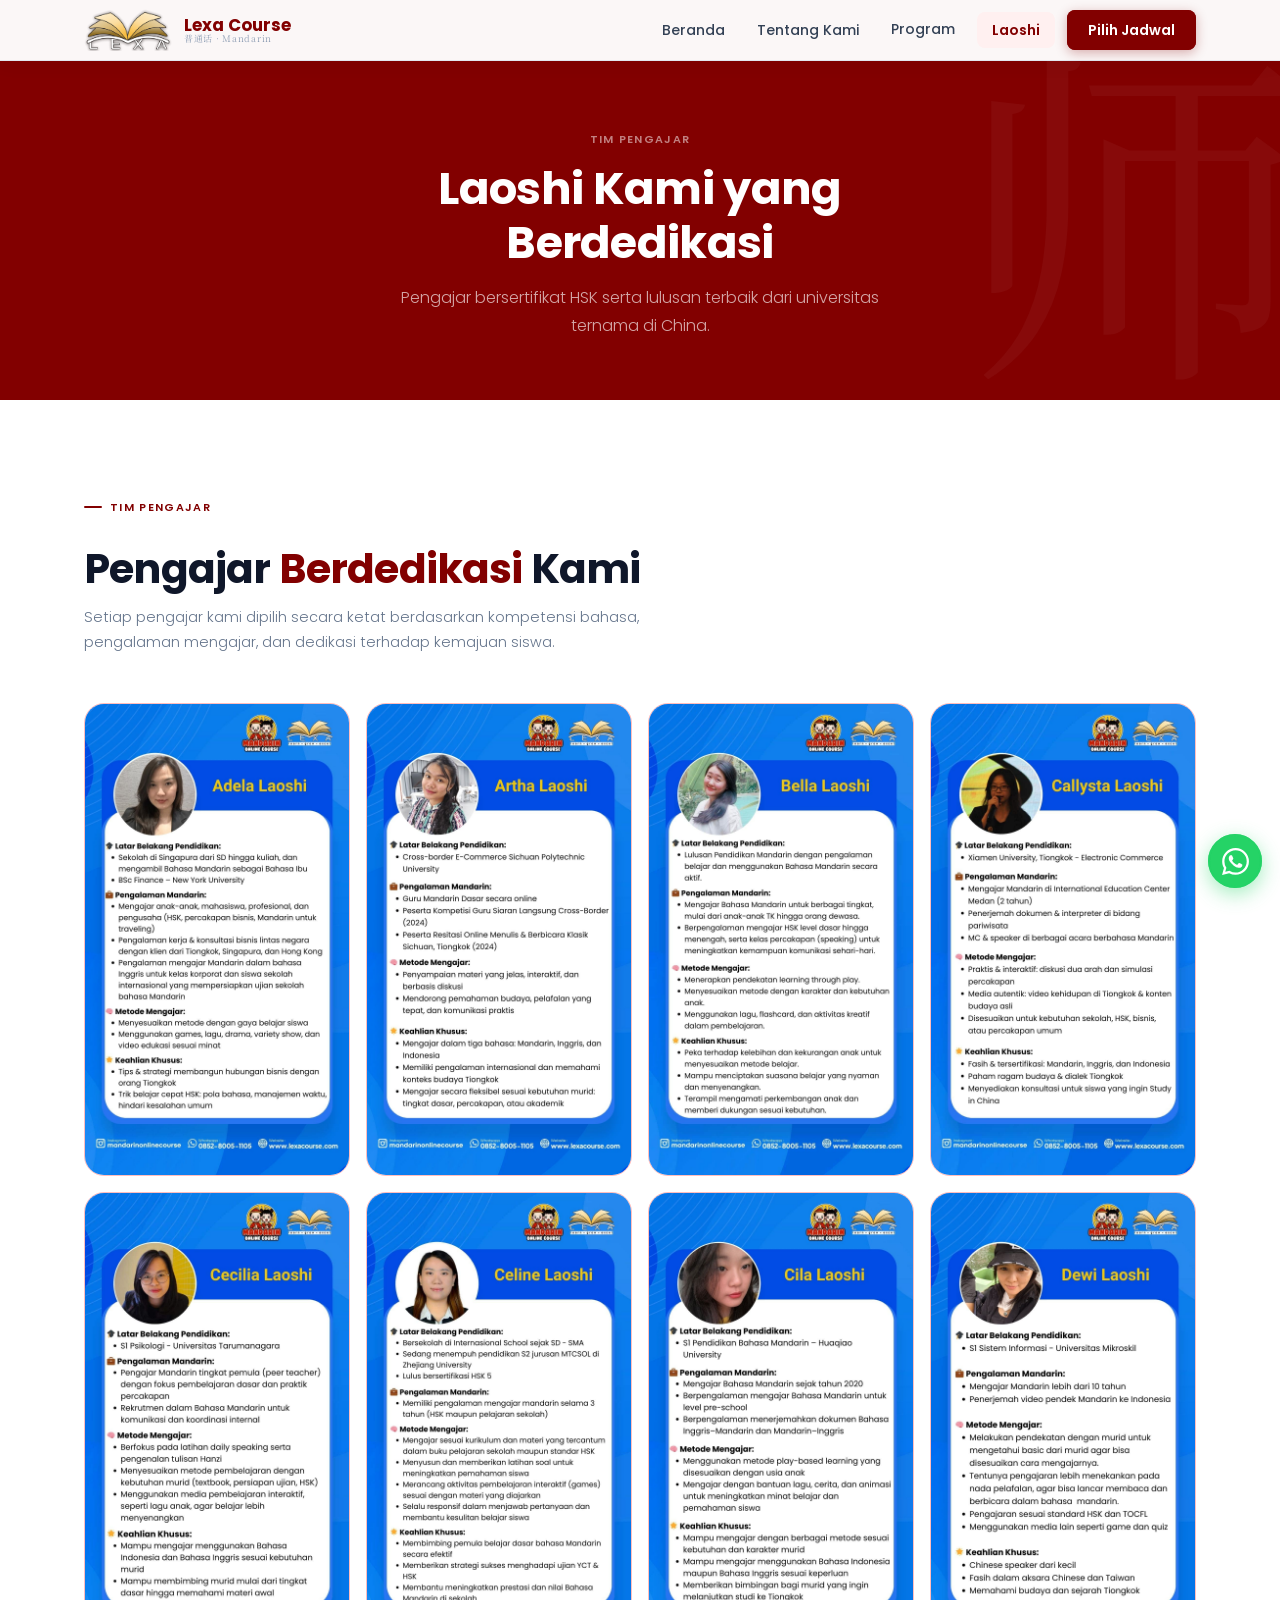
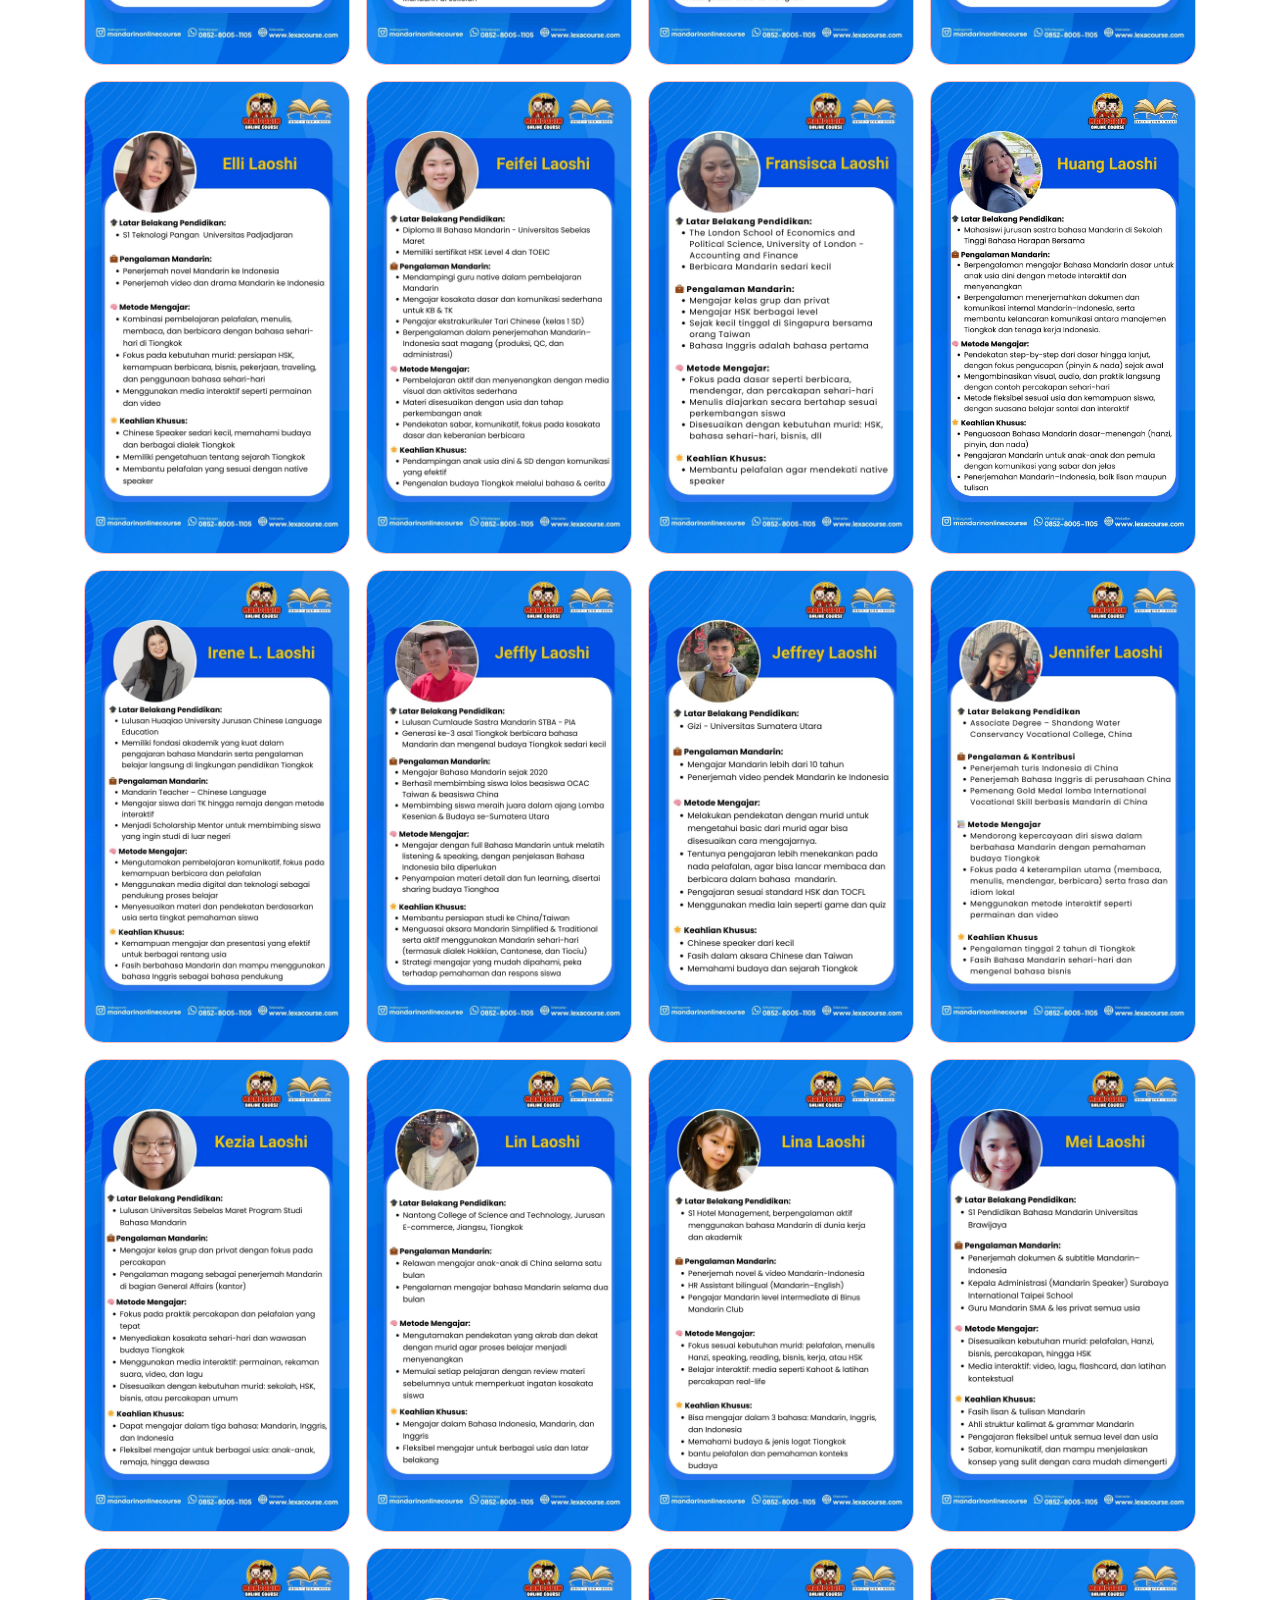
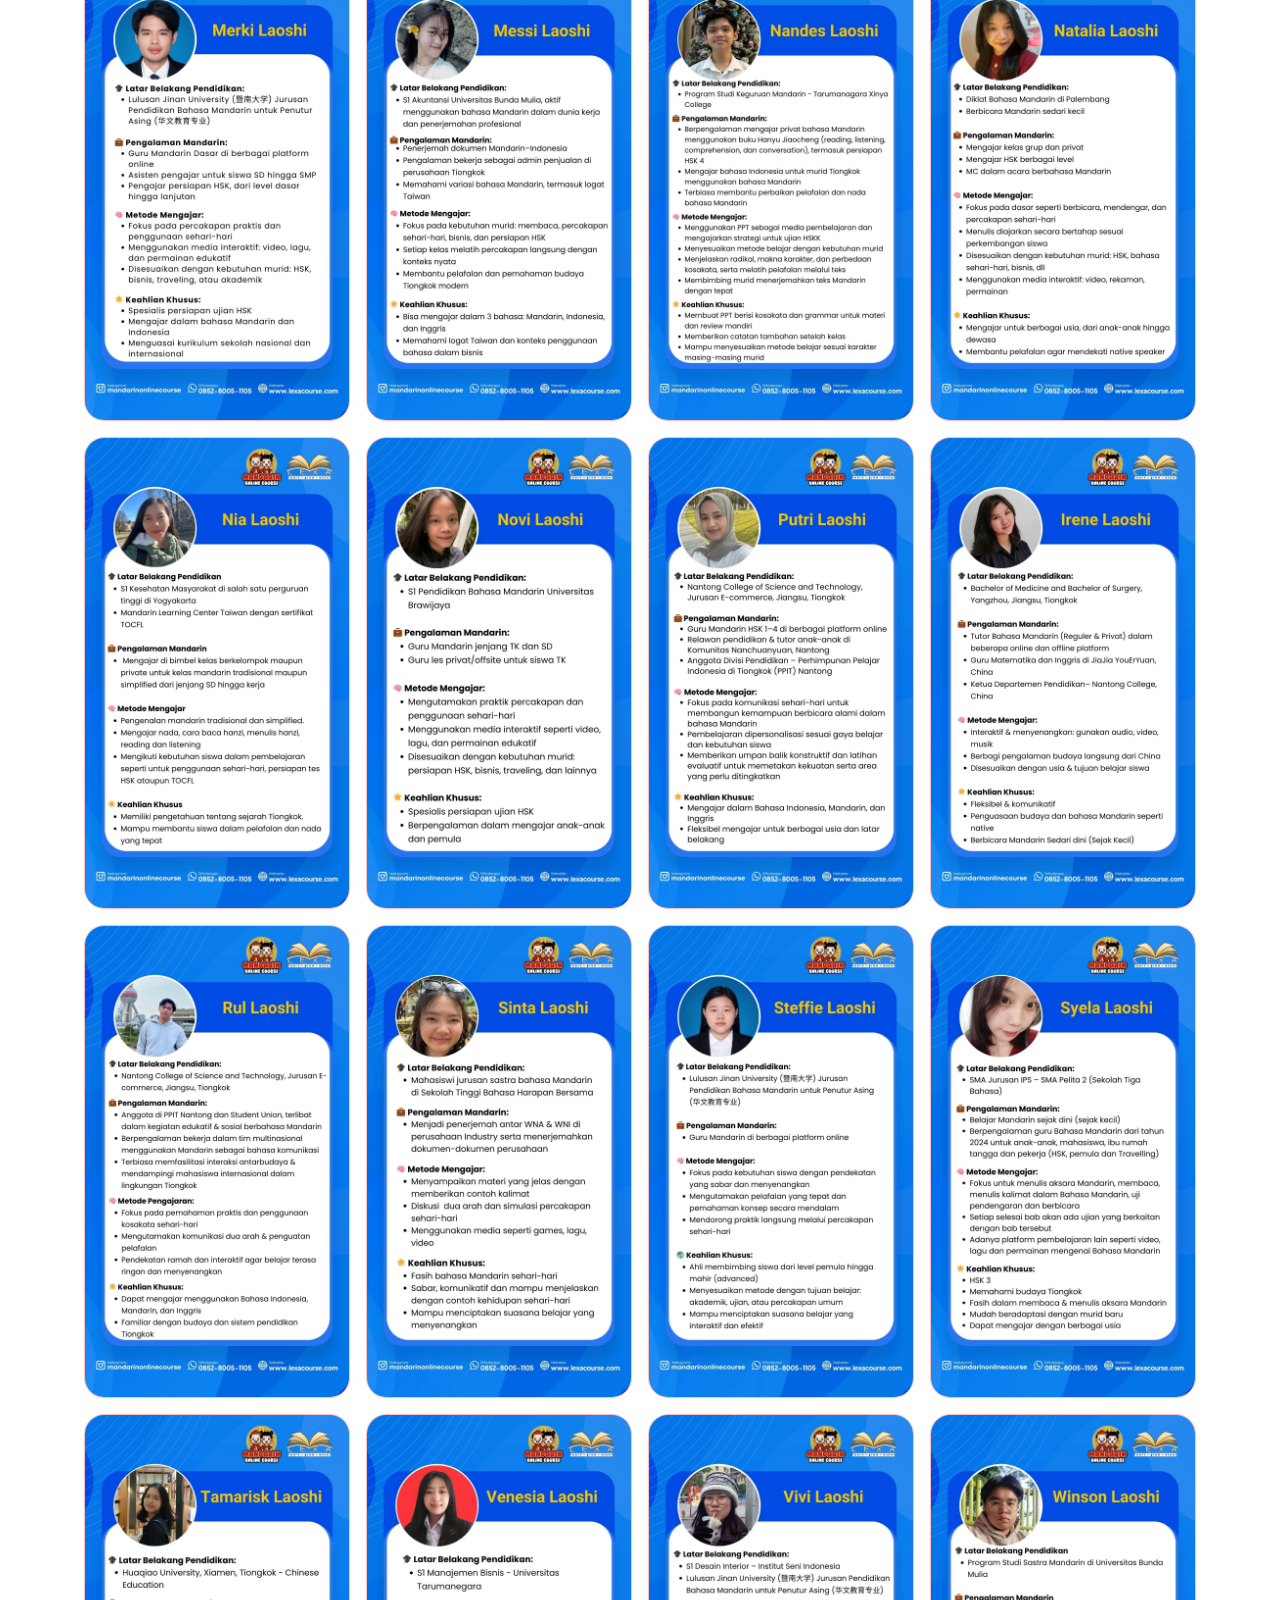
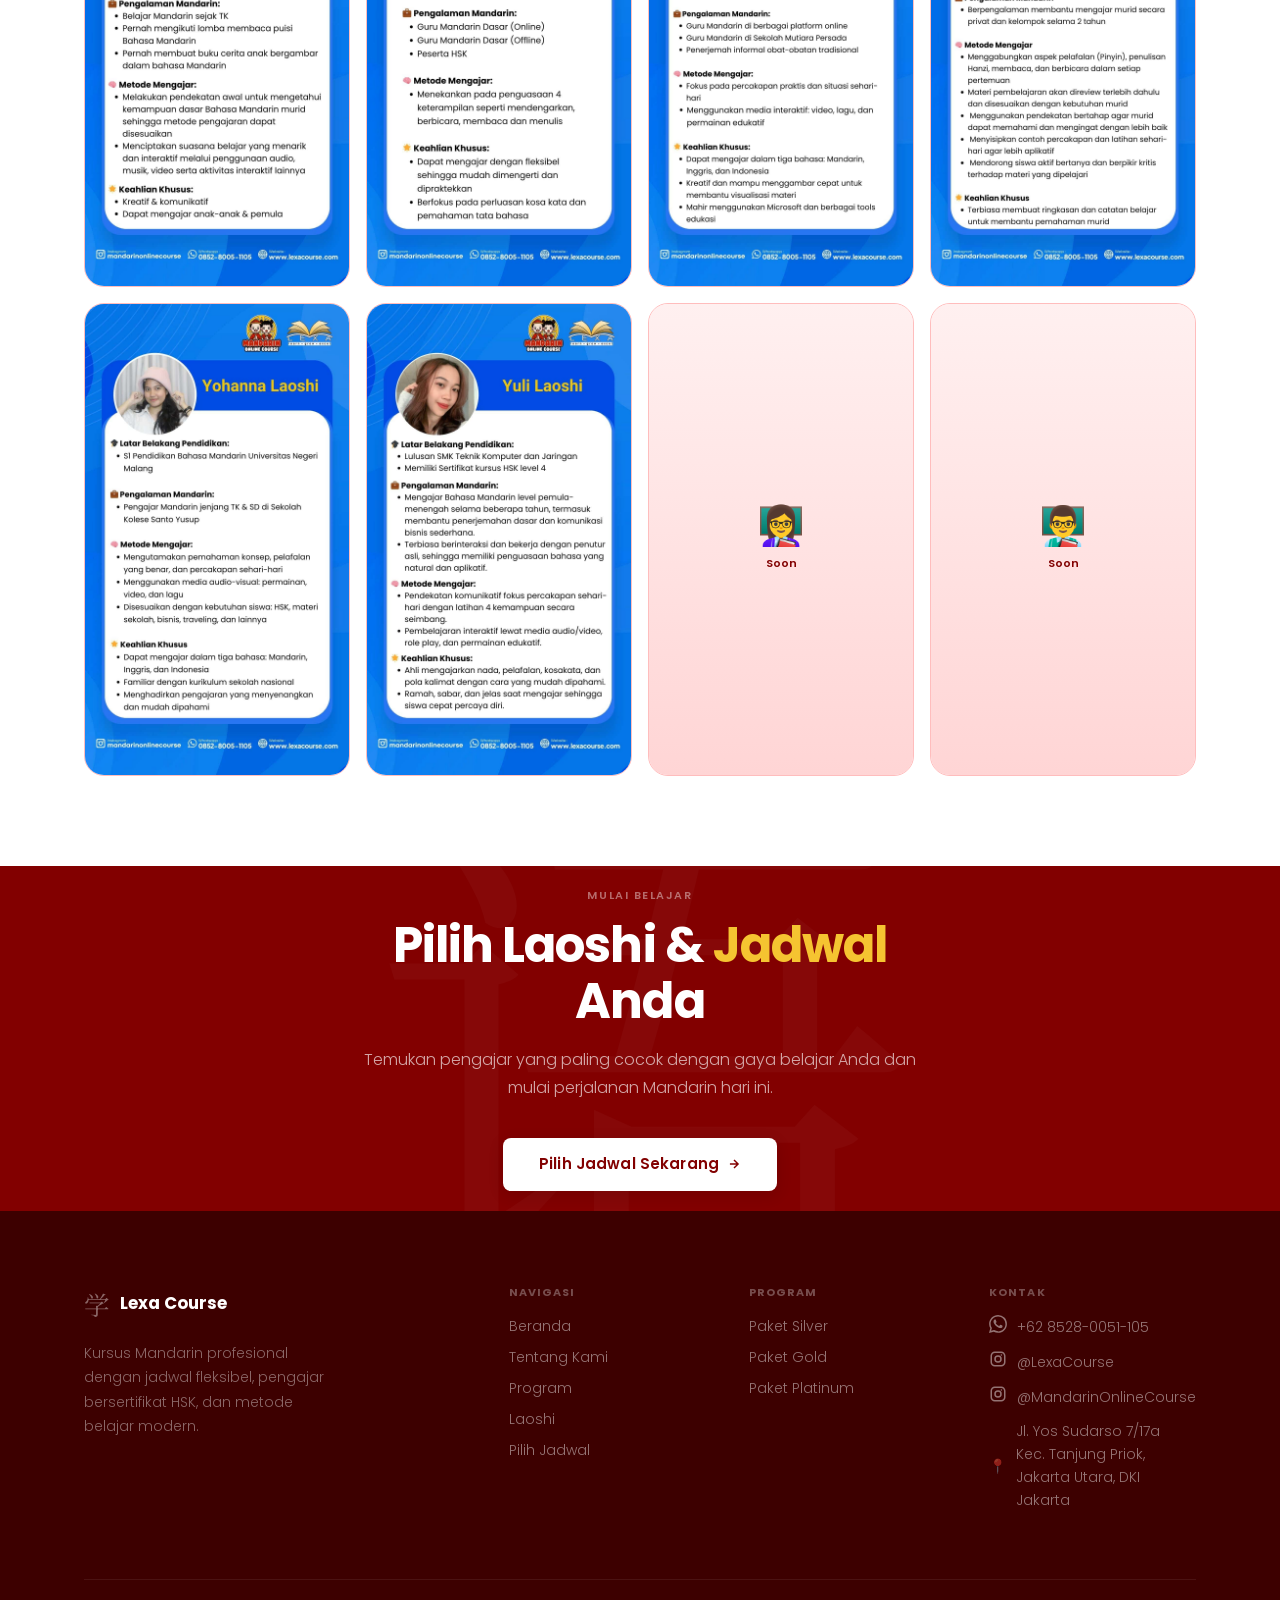
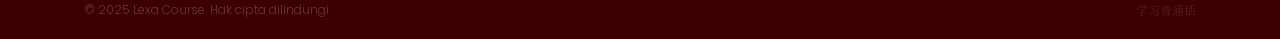
==== commit a0a19dbc: "pembaruan 16 Apr 2026" ====
--- a/guru.html
+++ b/guru.html
@@ -44,7 +44,9 @@
           </a>
           <div style="height:1px;background:var(--line);margin:4px 8px"></div>
           <a href="program.html#intensif" class="drop-item">
-            <div class="drop-icon" style="background:#FFF7ED;color:#b45309">🔥</div>
+            <div class="drop-icon" style="background:#FFF7ED;color:#b45309">
+            <img src="assets/images/emot/fire.png" width="18">
+            </div>
             <div><div class="drop-label">Kelas Intensif</div><div class="drop-sub">Belajar lebih cepat & fokus</div></div>
           </a>
         </div>
@@ -251,7 +253,6 @@
   </a>
   <span class="wa-tip">Hubungi Kami</span>
 </div>
-<button class="back-top" id="backTop" aria-label="Kembali ke atas">↑</button>
 <script src="assets/js/script.js"></script>
 </body>
 </html>
--- a/assets/css/style.css
+++ b/assets/css/style.css
@@ -52,7 +52,7 @@
 
 /* ── LAYOUT ── */
 .container{max-width:1160px;margin:0 auto;padding:0 24px}
-.sec{padding:88px 0}
+.sec{padding:90px 0}
 .sec-soft{background:var(--surface)}
 
 /* ── TYPOGRAPHY SCALE ──
@@ -354,9 +354,9 @@
 }
 
 /* ── HERO CONTENT ── */
-.hero-sec { background: var(--white); padding: 0 0 88px; }
+.hero-sec { background: var(--white); padding: 0 0 90px; }
 .hero-up { margin-top: -100px; position: relative; z-index: 2; }
-.hero-grid { display: grid; grid-template-columns: 1.1fr 0.9fr; gap: 60px; align-items: start; }
+.hero-grid { display: grid; grid-template-columns: 1fr 0.9fr; gap: 20px; align-items: start; }
 
 @keyframes fy { from{opacity:0;transform:translateY(20px)}to{opacity:1;transform:none} }
 @keyframes fi { from{opacity:0}to{opacity:1} }
@@ -379,7 +379,7 @@
 .hero-kicker-bar { width: 20px; height: 2px; background: var(--blue); border-radius: 1px; }
 
 .hero-h1 {
-  font-size: clamp(2.4rem, 4.5vw, 3.5rem);
+  font-size: clamp(1.8rem, 3.9vw, 2.9rem);
   font-weight: 700;
   line-height: 1.15;
   letter-spacing: -0.025em;
@@ -391,26 +391,35 @@
 .hero-price {
   display: block;
   color: #820000; /* kuning soft, biar ga norak */
-  font-size: clamp(2rem, 3.5vw, 2.2rem);
+  font-size: clamp(1.5rem, 2.9vw, 1.7rem);
   font-weight: 800;
-  margin-top: 8px;
+  margin-top: 12px;
+  margin-bottom: 12px;
   
 }
 
+.price-wrapper {
+  position: relative;
+  display: inline-block;
+}
+
 .hero-line {
-  width: 120px; height: 3px;
+  position: absolute;
+  left: 0;
+  bottom: -5px; /* jarak dari teks */
+  width: 100%;
+  height: 3px;
   background: linear-gradient(90deg, var(--blue-dark), var(--white));
   border-radius: 2px;
-  margin-top: 5px;
-  margin-bottom: 30px;
+  margin-bottom: 9px;
 }
 
 .hero-p {
-  font-size: 1rem;
+  font-size: 0.9rem;
   font-weight: 300;
   line-height: 1.85;
   color: var(--ink-2);
-  max-width: 460px;
+  max-width: 500px;
   margin-bottom: 34px;
 }
 
@@ -437,7 +446,7 @@
 }
 
 /* ── 3D CARD SLIDER ── */
-.sl-wrap  { width:100%; display:flex; justify-content:center; padding-top:8px ; margin-top:140px ; }
+.sl-wrap  { width:100%; display:flex; justify-content:center; padding-top:8px ; margin-top:40px ; }
 .sl-root  { width:100%; max-width:440px; padding:20px 0 28px }
 .sl-stage { height:320px; display:flex; align-items:center; justify-content:center; perspective:1000px; overflow:visible; position:relative }
 .sl-track { position:relative; width:100%; height:100%; display:flex; align-items:center; justify-content:center }
@@ -553,8 +562,7 @@
 }
 .why-row:first-child { border-top:1px solid var(--line) }
 .why-row:hover { padding-left:6px }
-.why-n { font-size:1.1rem; font-weight:700; color:var(--blue-mid); line-height:1; width:28px; flex-shrink:0; transition:color var(--t2) }
-.why-row:hover .why-n { color:var(--blue) }
+.why-n { font-size:1.1rem; font-weight:700; color:var(--blue-dark); line-height:1; width:28px; flex-shrink:0; transition:color var(--t2) }
 .why-t { font-size:15px; font-weight:600; color:var(--ink); margin-bottom:4px }
 .why-d { font-size:14px; font-weight:300; line-height:1.72; color:var(--ink-3) }
 
@@ -649,12 +657,11 @@
 .wc-m   { display:none }
 
 /* ── PROGRAM CARDS ── */
-/* ── PROGRAM CARDS ── */
 .prog-grid {
   display: grid;
   grid-template-columns: repeat(3, 1fr);
   gap: 24px;
-  align-items: start;
+  align-items: stretch;
 }
 
 .pc {
@@ -691,21 +698,9 @@
 }
 
 /* "Terpopuler" badge on Gold */
+/* "Terpopuler" badge on Gold */
 .pc-g::before {
-  content: '★ Terpopuler';
-  position: absolute;
-  top: -1px; left: 50%;
-  transform: translateX(-50%);
-  background: var(--gold);
-  color: #7c5a00;
-  font-size: 10px;
-  font-weight: 700;
-  letter-spacing: 0.08em;
-  text-transform: uppercase;
-  padding: 5px 18px;
-  border-radius: 0 0 12px 12px;
-  white-space: nowrap;
-  z-index: 3;
+  display: none;
 }
 
 /* ── Card header ── */
@@ -738,6 +733,11 @@
 }
 
 /* Silver header */
+.pc-b .pc-head {
+  background: linear-gradient(145deg, #341c15 0%, #4f2a1f 50%, #7f4c3d 100%);
+}
+.pc-b .pc-head::before { color: rgba(255,255,255,0.08); }
+
 .pc-s .pc-head {
   background: linear-gradient(145deg, #475569 0%, #64748b 50%, #94a3b8 100%);
 }
@@ -745,13 +745,13 @@
 
 /* Gold header */
 .pc-g .pc-head {
-  background: linear-gradient(145deg, #92400e 0%, #b45309 40%, #d97706 80%, #f59e0b 100%);
+  background: linear-gradient(145deg, #171616 0%, #1a1715 40%, #585149 80%, #b4b0aa 100%);
 }
 .pc-g .pc-head::before { color: rgba(255,255,255,0.09); }
 
 /* Platinum header */
 .pc-p .pc-head {
-  background: linear-gradient(145deg, #3d0000 0%, #820000 50%, #c04040 100%);
+  background: linear-gradient(145deg, #8a6d0d 0%, #b18e02 40%, #f2c309 80%, #d6be5d 100%);
 }
 .pc-p .pc-head::before { color: rgba(255,255,255,0.08); }
 
@@ -813,7 +813,7 @@
 .pc-stat-n {
   font-size: 1.7rem;
   font-weight: 700;
-  color: var(--blue);
+  color: var(--ink);
   line-height: 1;
   letter-spacing: -0.02em;
   margin-bottom: 3px;
@@ -859,9 +859,9 @@
 
 /* Featured Gold check — blue bg */
 .pc-g .pc-ck {
-  background: var(--blue);
-}
-.pc-g .pc-ck svg { stroke: var(--white); }
+  background: var(--blue-soft);
+}
+.pc-g .pc-ck svg { stroke: var(--blue-deep); }
 
 .pc-btn {
   display: block;
@@ -907,7 +907,7 @@
 .pc-g .pc-body {
   background: linear-gradient(180deg, #fff0f0 0%, var(--white) 60%);
 }
-.pc-g .pc-stat-n { color: var(--blue); }
+.pc-g .pc-stat-n { color: var(--ink); }
 .pc-g .pc-li { color: var(--ink); }
 
 /* prog-grid wrapper: extra padding-top to accommodate Gold's upward shift + badge */
@@ -952,7 +952,7 @@
   font-size:3rem; font-weight:800; color:var(--blue-deep);
   line-height:1; margin-bottom:16px; transition:color var(--t2);
 }
-.how-step:hover .how-num { color:var(--blue-mid) }
+
 .how-line { position:absolute; top:20px; right:-16px; width:32px; height:1px; background:var(--line) }
 .how-step:last-child .how-line { display:none }
 .how-icon { width:44px; height:44px; background:var(--blue-soft); border-radius:var(--r-sm); display:flex; align-items:center; justify-content:center; font-size:1.2rem; margin-bottom:14px }
@@ -1038,7 +1038,7 @@
 /* ── CTA SECTION ── */
 .cta-sec {
   background: var(--blue);
-  padding: 88px 0; text-align: center;
+  padding: 20px 0; text-align: center;
   position: relative; overflow: hidden;
 }
 .cta-sec::before {
@@ -1238,7 +1238,7 @@
 .f-cn { font-family:var(--font-cn); font-size:12px; color:rgba(255,255,255,0.14) }
 
 /* ── WHATSAPP FLOAT ── */
-.wa-float { position:fixed; bottom:28px; right:28px; z-index:600 }
+.wa-float { position:fixed; bottom:12px; right:18px; z-index:600 }
 .wa-btn {
   width:54px; height:54px; background:#25D366; border-radius:50%;
   display:flex; align-items:center; justify-content:center; text-decoration:none;
@@ -1315,7 +1315,7 @@
 @media (max-width:768px) {
   .hero-wrap { height:clamp(320px,52vw,480px) }
   .hero-up { margin-top:-60px }
-  .hero-h1 { font-size:2.2rem }
+  .hero-h1 { font-size:2rem }
   .hero-stats { flex-direction:column; border-top:none; padding-top:16px }
   .hs-item { width:100%; padding:10px 0 !important; border-bottom:1px solid var(--line) !important }
   .hs-item:last-child { border-bottom:none !important }
@@ -1331,7 +1331,7 @@
   .booking-panel { padding:28px 20px }
   .pkg-grid { grid-template-columns:1fr }
   .schedule-row { grid-template-columns:1fr }
-  .wa-float { bottom:20px; right:20px }
+  .wa-float { bottom:0px; right:20px }
   .back-top { bottom:84px; right:20px }
   .nav-links { display:none }
   .hamburger { display:flex }
@@ -1558,7 +1558,7 @@
   padding: 6px;
   border-radius: 100px;
   width: fit-content;
-  margin: 0 auto 56px;
+  margin: 0 auto 0px;
   border: 1px solid var(--line);
 }
 .prog-tab {
@@ -1605,16 +1605,16 @@
 .pc-price-curr {
   font-size: 14px;
   font-weight: 600;
-  color: var(--ink-3);
+  color: var(--gold);
 }
 .pc-price-num {
   font-size: 1.9rem;
   font-weight: 800;
-  color: var(--ink);
+  color: var(--ink-2);
   letter-spacing: -0.03em;
   line-height: 1;
 }
-.pc-g .pc-price-num { color: var(--blue); }
+.pc-g .pc-price-num { color: var(--ink-2); }
 .pc-price-per {
   font-size: 12px;
   font-weight: 400;
@@ -1751,24 +1751,27 @@
 
 /* ── PROGRAM TYPE SECTION ── */
 .prog-type-section { margin-bottom: 0; }
-.prog-type-header  { margin-bottom: 40px; }
+.prog-type-header  { margin-bottom: 0px; }
 
 /* Gold "Terpopuler" ribbon — reposition since we removed ::before */
 .pc { position: relative; }
 .pc-g-badge {
   position: absolute;
-  top: -1px; left: 50%;
-  transform: translateX(-50%);
+  top: 22px;
+  right: -30px;
+  width: 130px;
+  text-align: center;
   background: var(--gold);
   color: #7c5a00;
   font-size: 10px;
   font-weight: 700;
-  letter-spacing: 0.06em;
+  letter-spacing: 0.08em;
   text-transform: uppercase;
-  padding: 5px 18px;
-  border-radius: 0 0 10px 10px;
+  padding: 5px 0;
+  transform: rotate(45deg);
+  z-index: 5;
+  border-radius: 0;
   white-space: nowrap;
-  z-index: 4;
 }
 
 /* Price wrap sits between stats and body */
@@ -1780,12 +1783,12 @@
 .pc-price {
   display: flex; align-items: baseline; gap: 3px; margin-bottom: 3px;
 }
-.pc-price-curr { font-size: 14px; font-weight: 600; color: var(--ink-3); }
+.pc-price-curr { font-size: 14px; font-weight: 600; color: #475a747e; }
 .pc-price-num  {
-  font-size: 2rem; font-weight: 800; color: var(--ink);
+  font-size: 2rem; font-weight: 800; color: #475a747e;
   letter-spacing: -0.03em; line-height: 1;
 }
-.pc-g .pc-price-num { color: var(--blue); }
+.pc-g .pc-price-num { color: #475a747e; }
 .pc-price-note { font-size: 11px; font-weight: 400; color: var(--ink-4); line-height: 1.5; }
 
 /* ── PROG TABS ── */
@@ -2147,4 +2150,5 @@
   object-fit: cover;
   display: block;
   margin-bottom: 0px;
-}+}
+
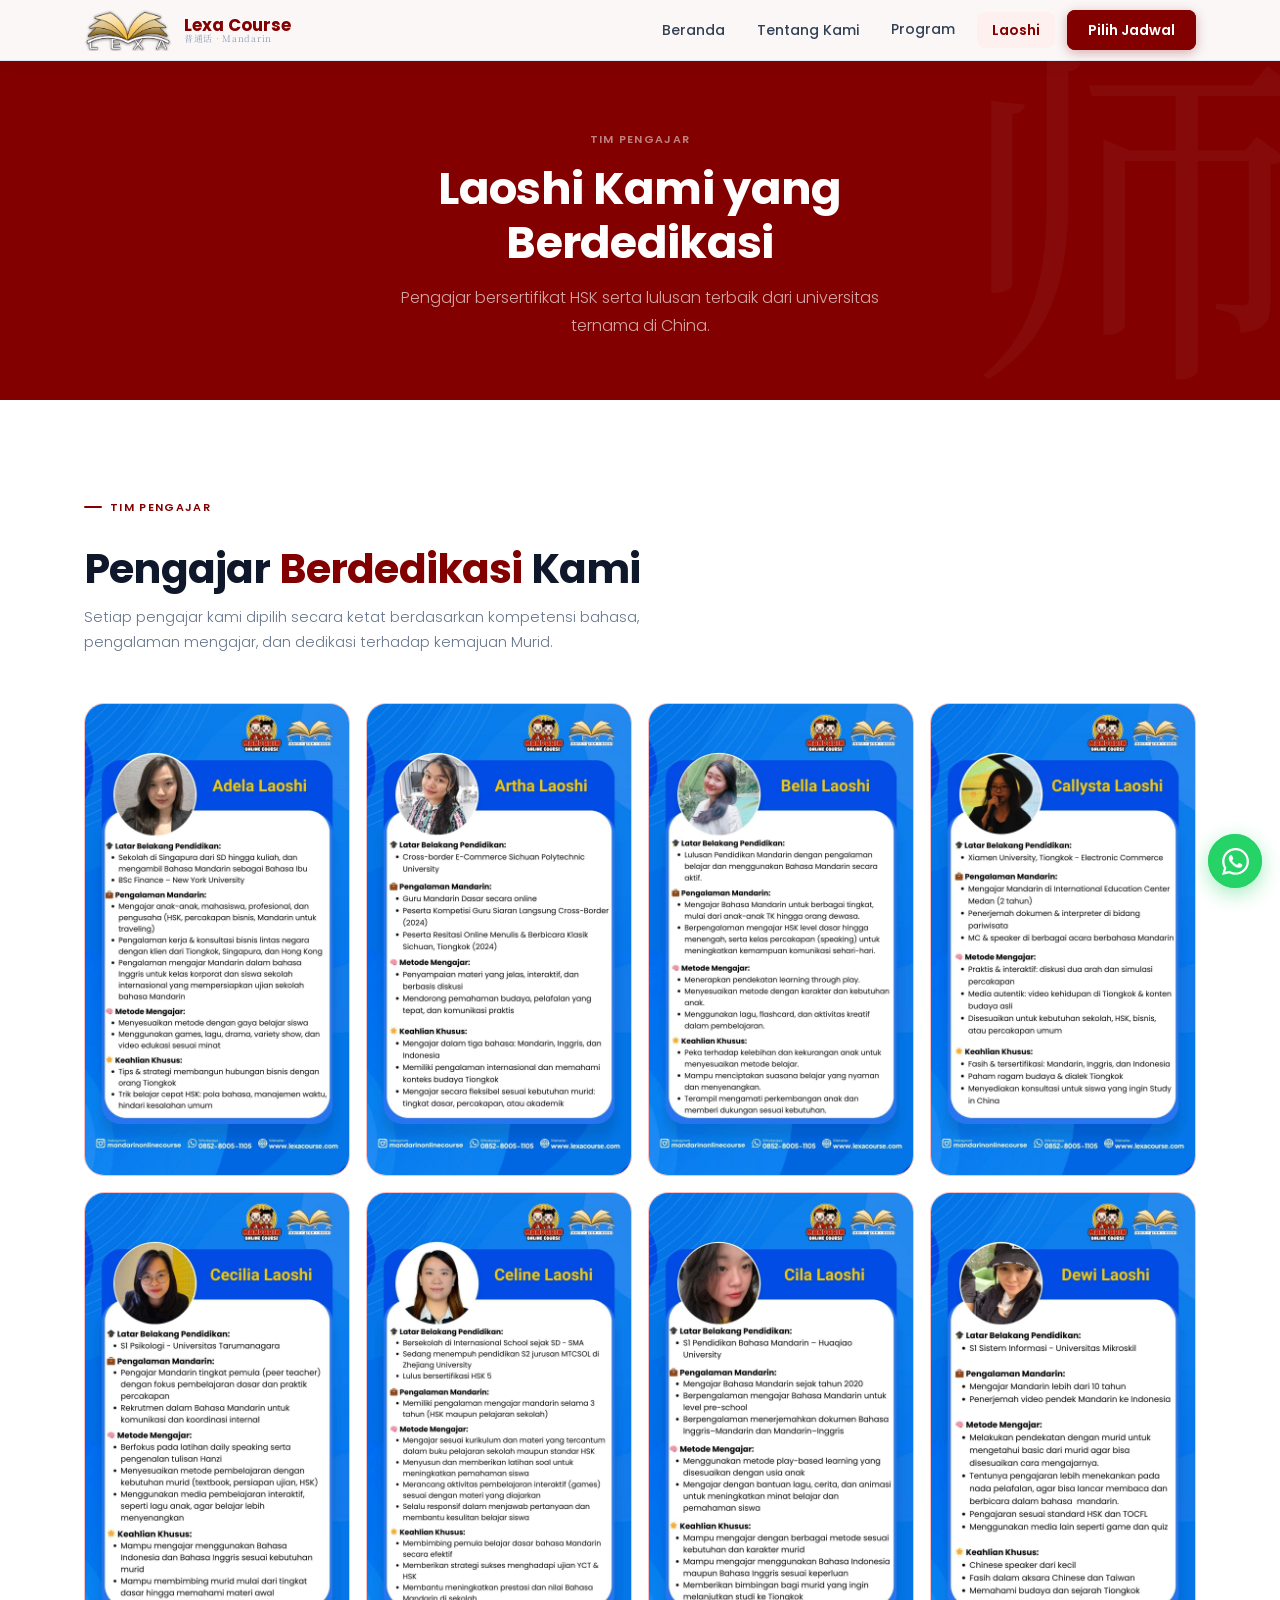
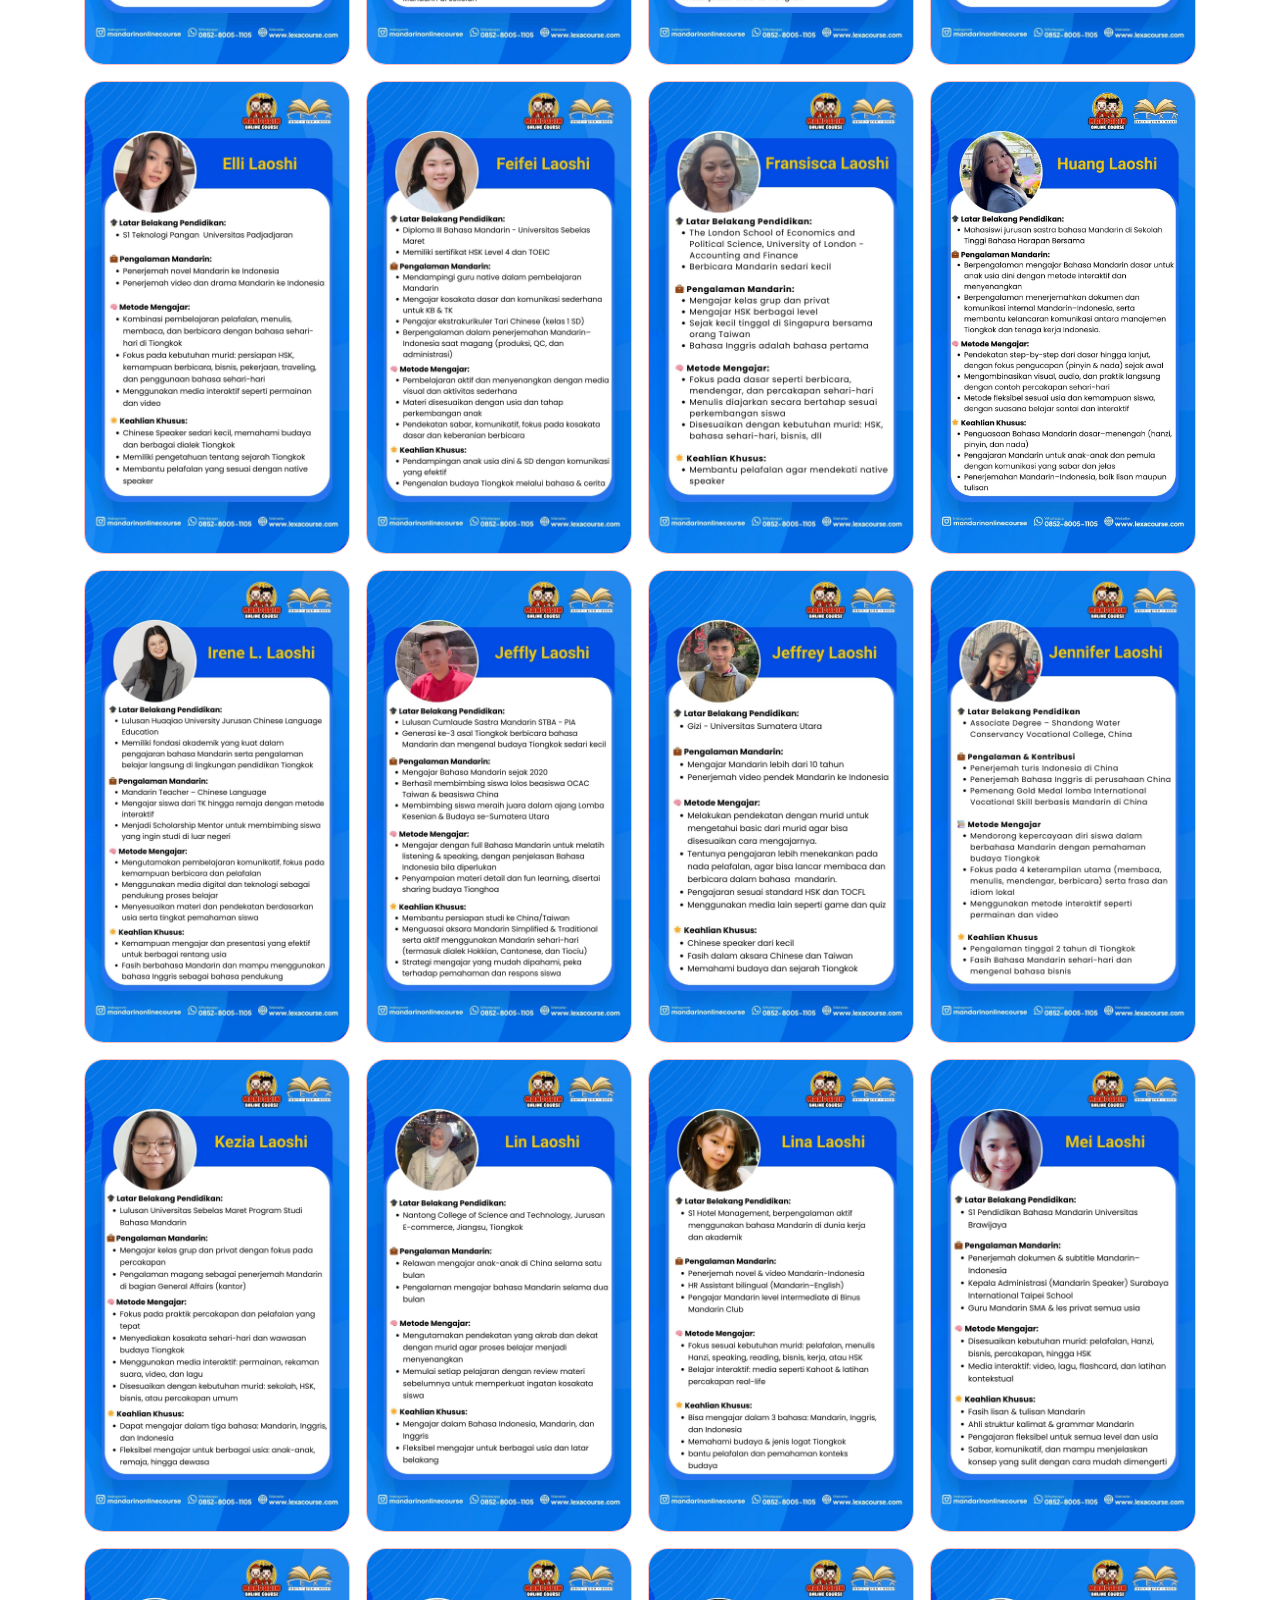
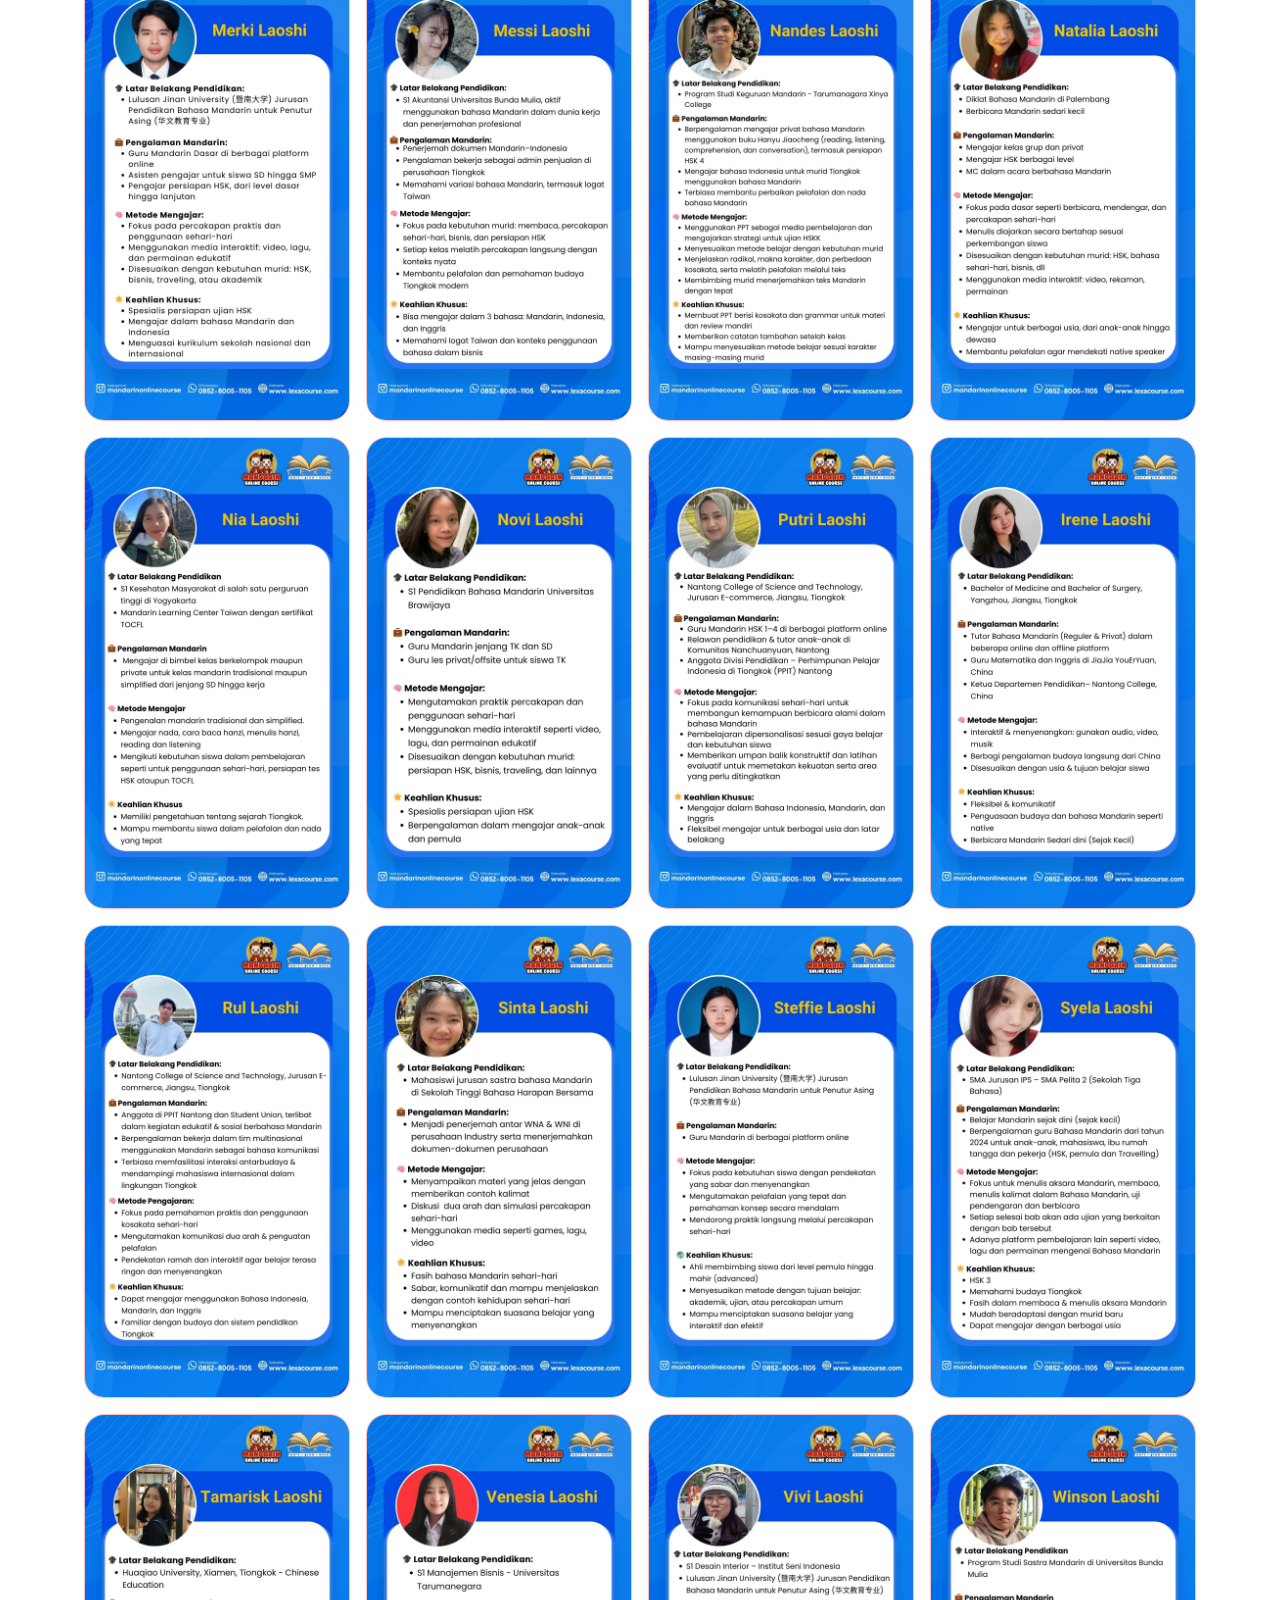
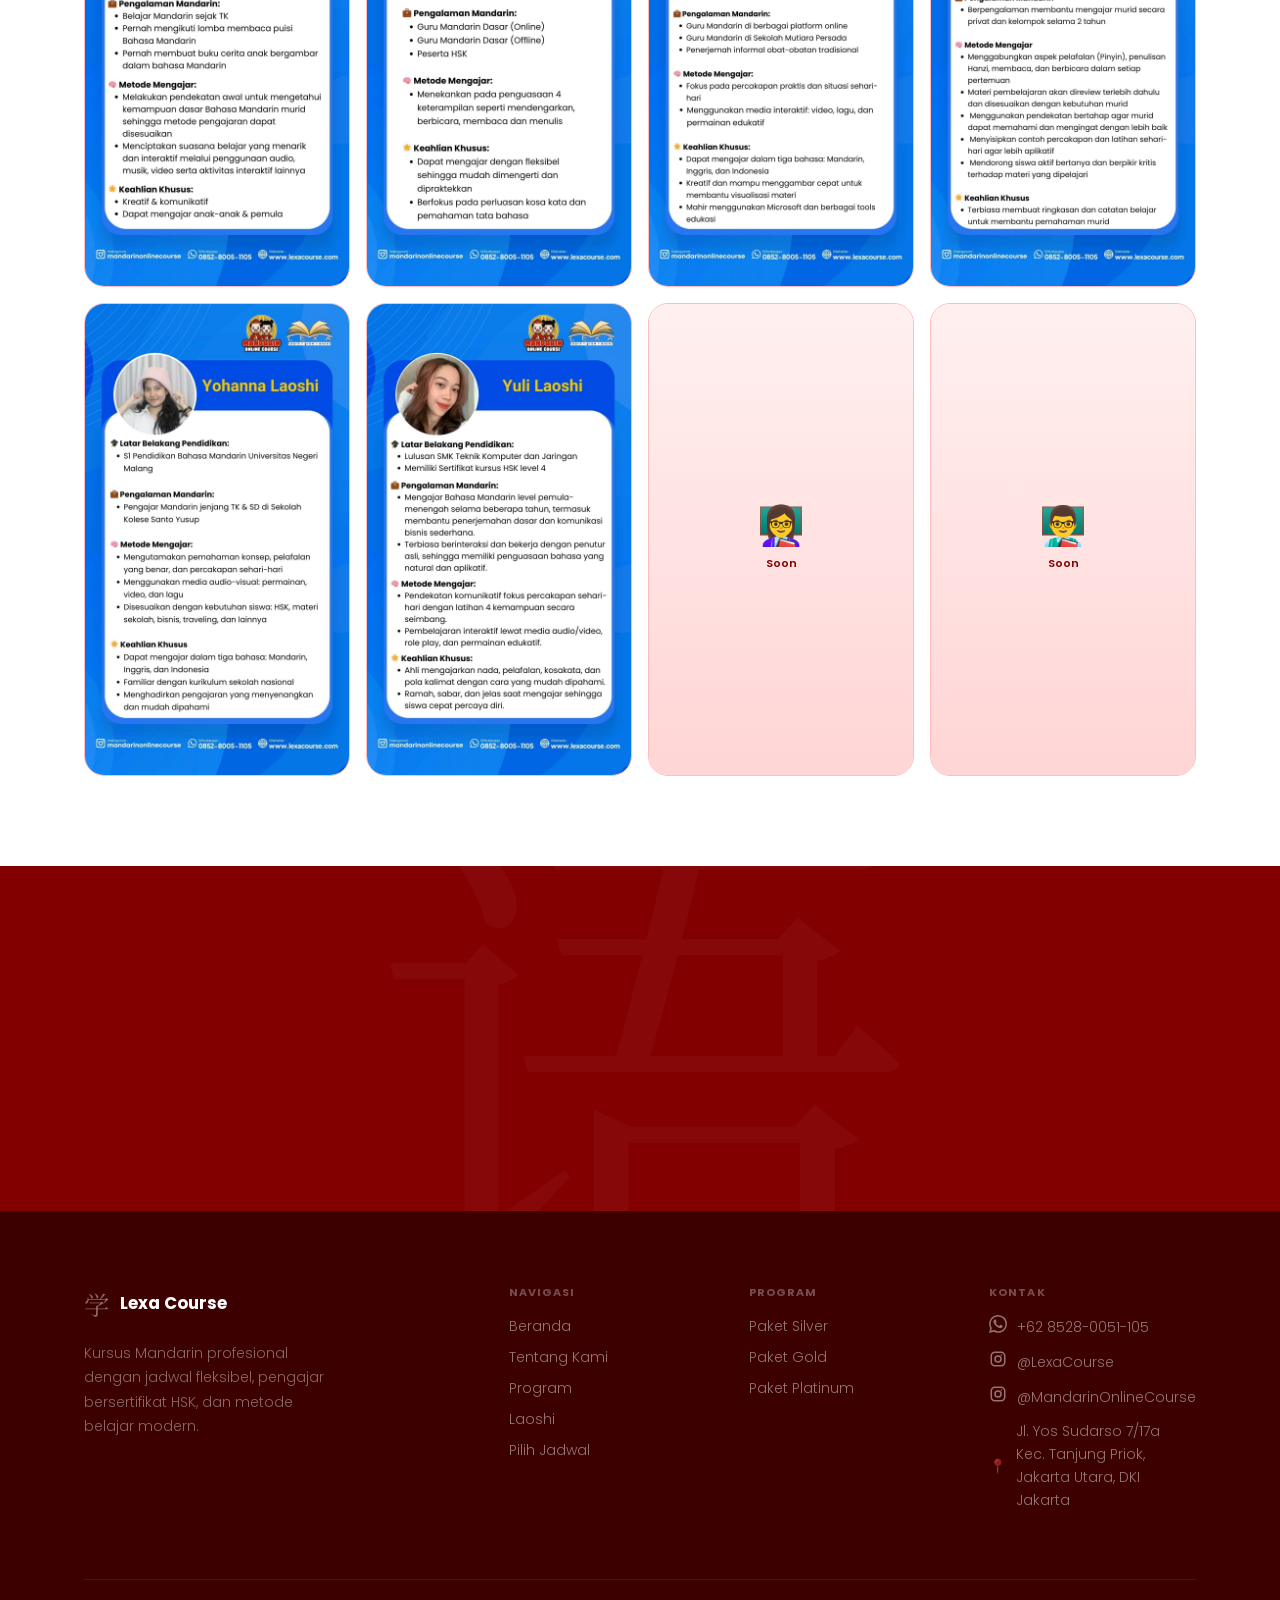
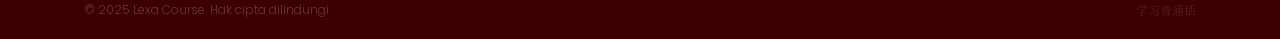
==== commit b7fb9873: "pembaruan 25 Apr 2026" ====
--- a/guru.html
+++ b/guru.html
@@ -32,15 +32,15 @@
         <div class="dropdown">
           <a href="program.html#private" class="drop-item">
             <div class="drop-icon" style="background:#FFF0F0;color:#820000"><img src="assets/images/emot/user.png" width="16"></div>
-            <div><div class="drop-label">Kelas Private</div><div class="drop-sub">1 siswa · Perhatian penuh</div></div>
+            <div><div class="drop-label">Kelas Private</div><div class="drop-sub">1 Murid · Perhatian penuh</div></div>
           </a>
           <a href="program.html#small-group" class="drop-item">
             <div class="drop-icon" style="background:#FFF7ED;color:#b45309"> <img src="assets/images/emot/group.png" width="20"></div>
-            <div><div class="drop-label">Small Group</div><div class="drop-sub">2–5 siswa · Interaktif</div></div>
+            <div><div class="drop-label">Small Group</div><div class="drop-sub">2–5 Murid · Interaktif</div></div>
           </a>
           <a href="program.html#group" class="drop-item">
             <div class="drop-icon" style="background:#F0FFF4;color:#16a34a"><img src="assets/images/emot/group2.png" width="18"></div>
-            <div><div class="drop-label">Group</div><div class="drop-sub">6–10 siswa · Ekonomis</div></div>
+            <div><div class="drop-label">Group</div><div class="drop-sub">6–10 Murid · Ekonomis</div></div>
           </a>
           <div style="height:1px;background:var(--line);margin:4px 8px"></div>
           <a href="program.html#intensif" class="drop-item">
@@ -78,7 +78,7 @@
     <div class="fi" style="margin-bottom:48px">
       <div class="tag">Tim Pengajar</div>
       <h2 class="heading-lg" style="margin-top:12px">Pengajar <span>Berdedikasi</span> Kami</h2>
-      <p class="body-sm" style="margin-top:12px;max-width:560px">Setiap pengajar kami dipilih secara ketat berdasarkan kompetensi bahasa, pengalaman mengajar, dan dedikasi terhadap kemajuan siswa.</p>
+      <p class="body-sm" style="margin-top:12px;max-width:560px">Setiap pengajar kami dipilih secara ketat berdasarkan kompetensi bahasa, pengalaman mengajar, dan dedikasi terhadap kemajuan Murid.</p>
     </div>
 
     <!--
--- a/assets/css/style.css
+++ b/assets/css/style.css
@@ -391,7 +391,7 @@
 .hero-price {
   display: block;
   color: #820000; /* kuning soft, biar ga norak */
-  font-size: clamp(1.5rem, 2.9vw, 1.7rem);
+  font-size: clamp(1.5rem, 2.4vw, 1.5rem);
   font-weight: 800;
   margin-top: 12px;
   margin-bottom: 12px;
@@ -419,7 +419,7 @@
   font-weight: 300;
   line-height: 1.85;
   color: var(--ink-2);
-  max-width: 500px;
+  max-width: 350px;
   margin-bottom: 34px;
 }
 
@@ -675,11 +675,11 @@
 }
 
 /* Default (Silver & Platinum): subtle border */
-.pc-s, .pc-p {
+.pc-s, .pc-p, .pc-b {
   border: 1px solid var(--line);
   box-shadow: var(--sh-sm);
 }
-.pc-s:hover, .pc-p:hover {
+.pc-s:hover, .pc-p:hover, .pc-b:hover {
   transform: translateY(-8px);
   box-shadow: var(--sh-lg);
   border-color: var(--blue-mid);
@@ -697,7 +697,6 @@
   box-shadow: 0 28px 80px rgba(130,0,0,0.28), 0 10px 32px rgba(130,0,0,0.18);
 }
 
-/* "Terpopuler" badge on Gold */
 /* "Terpopuler" badge on Gold */
 .pc-g::before {
   display: none;
@@ -827,7 +826,7 @@
 }
 
 /* ── Card body ── */
-.pc-body { padding: 24px 28px 28px; flex: 1; display: flex; flex-direction: column; }
+.pc-body { padding: 20px 20px 24px; flex: 1; display: flex; flex-direction: column; }
 
 .pc-list {
   display: flex;
@@ -839,23 +838,24 @@
 
 .pc-li {
   display: flex;
-  align-items: flex-start;
-  gap: 11px;
-  font-size: 14px;
+  align-items: center;
+  gap: 8px;
+  font-size: 13px;
   font-weight: 400;
-  line-height: 1.5;
+  line-height: 1.4;
   color: var(--ink-2);
+  white-space: nowrap;
 }
 
 .pc-ck {
-  width: 20px; height: 20px;
+  width: 18px; height: 18px;
   background: var(--blue-soft);
   border-radius: 50%;
   flex-shrink: 0;
   display: flex; align-items: center; justify-content: center;
   margin-top: 0px;
 }
-.pc-ck svg { width: 9px; height: 9px; }
+.pc-ck svg { width: 8px; height: 8px; }
 
 /* Featured Gold check — blue bg */
 .pc-g .pc-ck {
@@ -1587,6 +1587,15 @@
 .prog-tab-content { display: none; }
 .prog-tab-content.on { display: block; animation: fy 0.35s var(--ease); }
 
+@media (max-width: 768px) {
+  #price {
+    font-size: 21px; /* sesuaikan, coba 22px–28px */
+  }
+
+  .hero-price {
+    font-size: 21px;
+  }
+}
 /* ━━━━━━━━━━━━━━━━━━━━━━━━━━━━━━━━━
    PRICE DISPLAY IN CARDS
 ━━━━━━━━━━━━━━━━━━━━━━━━━━━━━━━━━ */
@@ -2152,3 +2161,527 @@
   margin-bottom: 0px;
 }
 
+/* ━━━━━━━━━━━━━━━━━━━━━━━━━━━━━━━━━━━━━━
+   YT VIDEO CARDS — Profesional Grid
+━━━━━━━━━━━━━━━━━━━━━━━━━━━━━━━━━━━━━━ */
+
+.yt-section {
+  margin-top: 48px;
+  margin-bottom: 16px;
+}
+
+.yt-grid {
+  display: flex;
+  flex-wrap: wrap;
+  justify-content: center;
+  gap: 24px;
+}
+
+.yt-card {
+  flex: 0 0 calc(33.333% - 16px);
+  max-width: calc(33.333% - 16px);
+  min-width: 280px;
+  background: var(--white);
+  border-radius: var(--r-lg);
+  border: 1px solid var(--line);
+  box-shadow: var(--sh-sm);
+  overflow: hidden;
+  transition: transform var(--t2) var(--ease), box-shadow var(--t2) var(--ease);
+  display: flex;
+  flex-direction: column;
+}
+
+.yt-card:hover {
+  transform: translateY(-4px);
+  box-shadow: var(--sh-md);
+}
+
+/* Aspect ratio 16:9 untuk iframe */
+.yt-thumb-wrap {
+  position: relative;
+  width: 100%;
+  padding-top: 56.25%; /* 16:9 */
+  background: #0F172A;
+  overflow: hidden;
+}
+
+.yt-thumb-wrap iframe {
+  position: absolute;
+  inset: 0;
+  width: 100%;
+  height: 100%;
+  border: none;
+  z-index: 2;
+  pointer-events: auto;
+}
+
+/* Garis aksen merah di atas card */
+.yt-card::before {
+  content: '';
+  display: block;
+  height: 3px;
+  background: linear-gradient(90deg, var(--blue), #c04040);
+  flex-shrink: 0;
+}
+
+.yt-card-body {
+  padding: 18px 20px 20px;
+  display: flex;
+  flex-direction: column;
+  gap: 10px;
+  flex: 1;
+}
+
+.yt-card-label {
+  display: flex;
+  align-items: center;
+  gap: 7px;
+  font-size: 11px;
+  font-weight: 600;
+  letter-spacing: 0.1em;
+  text-transform: uppercase;
+  color: var(--blue);
+}
+
+.yt-dot {
+  width: 7px;
+  height: 7px;
+  border-radius: 50%;
+  background: var(--blue);
+  flex-shrink: 0;
+}
+
+.yt-card-title {
+  font-size: 0.9rem;
+  font-weight: 600;
+  color: var(--ink);
+  line-height: 1.5;
+  flex: 1;
+  margin: 0;
+}
+
+.yt-watch-btn {
+  display: inline-flex;
+  align-items: center;
+  gap: 7px;
+  font-size: 13px;
+  font-weight: 600;
+  color: var(--blue);
+  padding: 9px 16px;
+  border: 1.5px solid var(--blue-mid);
+  border-radius: var(--r-sm);
+  background: var(--blue-soft);
+  transition: all var(--t2) var(--ease);
+  align-self: flex-start;
+  margin-top: auto;
+  white-space: nowrap;
+}
+
+.yt-watch-btn:hover {
+  background: var(--blue);
+  color: var(--white);
+  border-color: var(--blue);
+  transform: translateY(-1px);
+  box-shadow: 0 4px 14px rgba(130,0,0,0.28);
+}
+
+/* Tablet */
+/* Tablet: 2 per baris, tetap centered */
+@media (max-width: 900px) {
+  .yt-card {
+    flex: 0 0 calc(50% - 12px);
+    max-width: calc(50% - 12px);
+    min-width: 260px;
+  }
+}
+
+/* Mobile: 1 per baris, full width, centered */
+@media (max-width: 580px) {
+  .yt-grid {
+    gap: 16px;
+  }
+  .yt-card {
+    flex: 0 0 100%;
+    max-width: 480px;
+    min-width: unset;
+    width: 100%;
+  }
+}
+
+/* ─ legacy yt-frame (jika masih dipakai halaman lain) ─ */
+.yt-frame {
+  position: relative;
+  z-index: 1;
+}
+
+.yt-frame iframe {
+  position: relative;
+  z-index: 2;
+  pointer-events: auto;
+}
+/* ━━━━━━━━━━━━━━━━━━━━━━━━━━━━━━━━━━━━━━━━━━━━━━━
+   STEP 3 — Tujuan Belajar
+━━━━━━━━━━━━━━━━━━━━━━━━━━━━━━━━━━━━━━━━━━━━━━━ */
+
+/* Section label */
+.tj-label {
+  font-size: 11px;
+  font-weight: 700;
+  letter-spacing: 0.12em;
+  text-transform: uppercase;
+  color: var(--ink-4);
+  margin-bottom: 12px;
+  margin-top: 4px;
+  display: flex;
+  align-items: center;
+  gap: 10px;
+}
+.tj-label::after {
+  content: '';
+  flex: 1;
+  height: 1px;
+  background: var(--line);
+}
+
+/* ── Skill Cards (4 pilihan dasar) ── */
+.tj-skill-grid {
+  display: grid;
+  grid-template-columns: repeat(4, 1fr);
+  gap: 12px;
+}
+.tj-skill-card {
+  border: 1.5px solid var(--line);
+  border-radius: var(--r);
+  padding: 18px 12px 16px;
+  text-align: center;
+  cursor: pointer;
+  transition: all var(--t2) var(--ease);
+  background: var(--white);
+  display: flex;
+  flex-direction: column;
+  align-items: center;
+  gap: 7px;
+  position: relative;
+}
+.tj-skill-card:hover {
+  border-color: var(--blue-mid);
+  box-shadow: var(--sh-sm);
+  transform: translateY(-2px);
+}
+.tj-skill-card.on {
+  border-color: var(--blue);
+  background: var(--blue-soft);
+  box-shadow: 0 4px 16px rgba(130,0,0,0.12);
+}
+.tj-skill-card.on::after {
+  content: '✓';
+  position: absolute;
+  top: 8px; right: 8px;
+  width: 18px; height: 18px;
+  border-radius: 50%;
+  background: var(--blue);
+  color: #fff;
+  font-size: 10px;
+  font-weight: 700;
+  display: flex;
+  align-items: center;
+  justify-content: center;
+}
+.tj-skill-icon { font-size: 1.75rem; line-height: 1; }
+.tj-skill-name { font-size: 13px; font-weight: 700; color: var(--ink); }
+.tj-skill-card.on .tj-skill-name { color: var(--blue); }
+.tj-skill-desc { font-size: 11px; color: var(--ink-4); line-height: 1.4; }
+
+/* ── Cert list: accordion vertikal ── */
+.tj-cert-list {
+  display: flex;
+  flex-direction: column;
+  gap: 0;
+  border: 1.5px solid var(--line);
+  border-radius: var(--r);
+  overflow: hidden;
+}
+
+.tj-cert-row {
+  border-bottom: 1px solid var(--line);
+}
+.tj-cert-row:last-child { border-bottom: none; }
+
+.tj-cert-btn {
+  width: 100%;
+  display: flex;
+  align-items: center;
+  justify-content: space-between;
+  padding: 14px 18px;
+  background: var(--white);
+  border: none;
+  cursor: pointer;
+  font-family: var(--font);
+  transition: background var(--t1);
+  gap: 12px;
+}
+.tj-cert-btn:hover { background: var(--surface); }
+.tj-cert-row.open > .tj-cert-btn { background: var(--blue-soft); }
+
+.tj-cert-left {
+  display: flex;
+  align-items: center;
+  gap: 14px;
+  text-align: left;
+  min-width: 0;
+}
+
+/* Badges */
+.tj-badge {
+  font-size: 10px;
+  font-weight: 800;
+  letter-spacing: 0.06em;
+  padding: 5px 9px;
+  border-radius: 6px;
+  white-space: nowrap;
+  flex-shrink: 0;
+}
+.tj-badge-hsk  { background: #EFF6FF; color: #1d4ed8; }
+.tj-badge-hskk { background: #F5F3FF; color: #6d28d9; }
+.tj-badge-bct  { background: #FFF7ED; color: #b45309; }
+.tj-badge-yct  { background: #F0FDF4; color: #15803d; }
+
+.tj-cert-name {
+  font-size: 13px;
+  font-weight: 700;
+  color: var(--ink);
+  line-height: 1.3;
+}
+.tj-cert-row.open .tj-cert-name { color: var(--blue); }
+.tj-cert-sub {
+  font-size: 12px;
+  font-weight: 400;
+  color: var(--ink-4);
+}
+.tj-cert-selected {
+  font-size: 11px;
+  color: var(--ink-4);
+  margin-top: 2px;
+}
+.tj-cert-selected-active {
+  color: var(--blue) !important;
+  font-weight: 600;
+}
+
+.tj-arr {
+  width: 16px; height: 16px;
+  color: var(--ink-4);
+  flex-shrink: 0;
+  transition: transform var(--t2) var(--ease), color var(--t1);
+}
+.tj-cert-row.open .tj-arr { transform: rotate(180deg); color: var(--blue); }
+
+/* Panel level — expand in-place, tidak floating */
+.tj-cert-panel {
+  max-height: 0;
+  overflow: hidden;
+  transition: max-height 0.3s var(--ease), padding 0.3s;
+  padding: 0 18px;
+  background: var(--surface);
+  border-top: 0px solid var(--line);
+}
+.tj-cert-row.open .tj-cert-panel {
+  max-height: 400px;
+  padding: 14px 18px 16px;
+  border-top: 1px solid var(--line);
+}
+
+/* Level grid */
+.tj-level-grid {
+  display: grid;
+  gap: 8px;
+}
+.tj-grid-2 { grid-template-columns: repeat(2, 1fr); }
+.tj-grid-3 { grid-template-columns: repeat(3, 1fr); }
+.tj-grid-4 { grid-template-columns: repeat(4, 1fr); }
+
+.tj-lvl {
+  display: flex;
+  align-items: center;
+  gap: 8px;
+  padding: 10px 14px;
+  border: 1.5px solid var(--line);
+  border-radius: var(--r-sm);
+  background: var(--white);
+  cursor: pointer;
+  transition: all var(--t2) var(--ease);
+  font-family: var(--font);
+}
+.tj-lvl:hover {
+  border-color: var(--blue-mid);
+  background: var(--blue-soft);
+  color: var(--blue);
+}
+.tj-lvl.on {
+  border-color: var(--blue);
+  background: var(--blue);
+}
+.tj-lvl-main {
+  font-size: 12px;
+  font-weight: 700;
+  color: var(--ink);
+  white-space: nowrap;
+}
+.tj-lvl.on .tj-lvl-main { color: #fff; }
+.tj-lvl-sub {
+  font-size: 10px;
+  font-weight: 400;
+  color: var(--ink-4);
+  margin-left: auto;
+  white-space: nowrap;
+}
+.tj-lvl.on .tj-lvl-sub { color: rgba(255,255,255,0.7); }
+
+/* Dots warna level */
+.tj-dot {
+  width: 7px; height: 7px;
+  border-radius: 50%;
+  flex-shrink: 0;
+}
+.tj-dot-green { background: #22c55e; }
+.tj-dot-blue  { background: #3b82f6; }
+.tj-dot-red   { background: var(--blue); }
+.tj-lvl.on .tj-dot { opacity: 0.7; }
+
+/* Lainnya */
+.tj-other-wrap { margin-top: 16px; display: flex; }
+.tj-other-card { width: 140px; }
+
+/* Responsive */
+@media (max-width: 680px) {
+  .tj-skill-grid { grid-template-columns: repeat(2, 1fr); }
+  .tj-grid-3, .tj-grid-4 { grid-template-columns: repeat(2, 1fr); }
+  .tj-grid-2 { grid-template-columns: 1fr; }
+}
+@media (max-width: 400px) {
+  .tj-grid-3, .tj-grid-4 { grid-template-columns: repeat(2, 1fr); }
+}
+/* ━━━━━━━━━━━━━━━━━━━━━━━━━━━━━━━━━━━━━━━━━━━━━━━━━
+   GURU CARD FULL — card pengajar dengan foto + level
+━━━━━━━━━━━━━━━━━━━━━━━━━━━━━━━━━━━━━━━━━━━━━━━━━ */
+
+/* Grid wrapper */
+.teacher-opts {
+  display: grid;
+  grid-template-columns: repeat(auto-fill, minmax(280px, 1fr));
+  gap: 14px;
+}
+
+/* Card utama */
+.teacher-opt.guru-card-full {
+  display: flex;
+  gap: 14px;
+  align-items: flex-start;
+  width: auto;
+  flex: unset;
+  padding: 14px;
+  border-radius: var(--r-lg);
+  border: 1.5px solid var(--line);
+  background: var(--white);
+  cursor: pointer;
+  transition: all var(--t2);
+  box-sizing: border-box;
+}
+.teacher-opt.guru-card-full:hover {
+  border-color: var(--blue);
+  box-shadow: var(--sh-md);
+  transform: translateY(-2px);
+}
+.teacher-opt.guru-card-full.on {
+  border-color: var(--blue);
+  background: var(--blue-soft);
+  box-shadow: 0 4px 16px rgba(130,0,0,0.12);
+}
+
+/* Foto dalam card */
+.guru-card-foto-wrap {
+  width: 72px;
+  height: 90px;
+  flex-shrink: 0;
+  border-radius: var(--r);
+  overflow: hidden;
+  background: var(--surface);
+  border: 1.5px solid var(--line);
+}
+.guru-card-foto-wrap .teacher-img {
+  width: 100%;
+  height: 100%;
+  object-fit: cover;
+  object-position: center top;
+  display: block;
+  border-radius: 0;
+  border: none;
+  margin: 0;
+}
+.teacher-opt.guru-card-full.on .guru-card-foto-wrap {
+  border-color: var(--blue);
+}
+
+/* Info teks */
+.guru-card-info { flex: 1; min-width: 0; }
+
+.guru-card-nama {
+  font-size: 14px;
+  font-weight: 700;
+  color: var(--ink);
+  margin-bottom: 6px;
+}
+.teacher-opt.guru-card-full.on .guru-card-nama { color: var(--blue); }
+
+/* Badge level */
+.guru-card-levels {
+  display: flex;
+  flex-wrap: wrap;
+  gap: 4px;
+  margin-bottom: 7px;
+}
+.guru-level-badge {
+  font-size: 10px;
+  font-weight: 600;
+  padding: 2px 8px;
+  border-radius: 100px;
+  background: var(--blue-soft);
+  color: var(--blue);
+  border: 1px solid var(--blue-mid);
+  white-space: nowrap;
+  line-height: 1.5;
+}
+.guru-level-more {
+  background: var(--surface);
+  color: var(--ink-3);
+  border-color: var(--line);
+}
+.teacher-opt.guru-card-full.on .guru-level-badge {
+  background: rgba(130,0,0,0.1);
+  border-color: rgba(130,0,0,0.2);
+}
+
+.guru-card-bio {
+  font-size: 12px;
+  font-weight: 300;
+  color: var(--ink-3);
+  line-height: 1.5;
+  margin-bottom: 6px;
+}
+
+.guru-card-status {
+  font-size: 11px;
+  font-weight: 600;
+  color: var(--blue);
+}
+
+/* Mobile: 1 kolom */
+@media (max-width: 480px) {
+  .teacher-opts {
+    grid-template-columns: 1fr;
+  }
+  .guru-card-foto-wrap {
+    width: 60px;
+    height: 75px;
+  }
+}
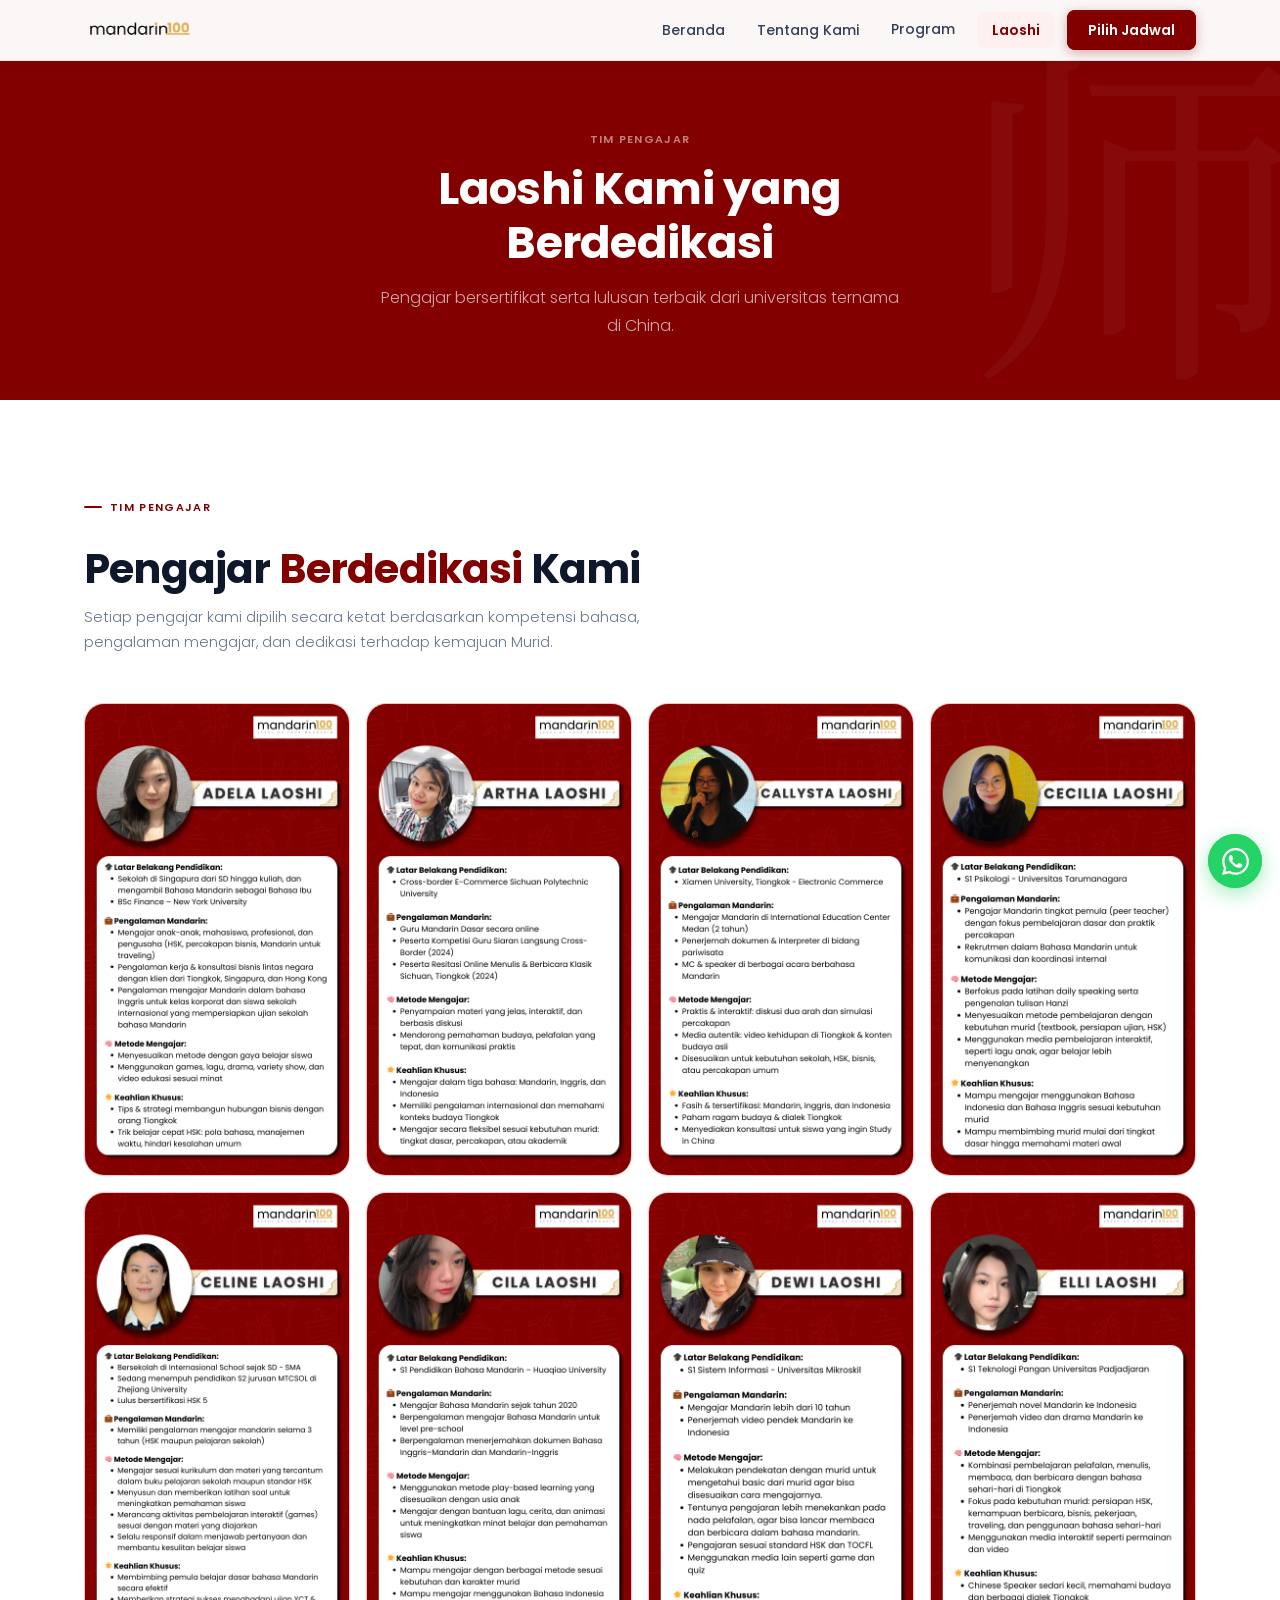
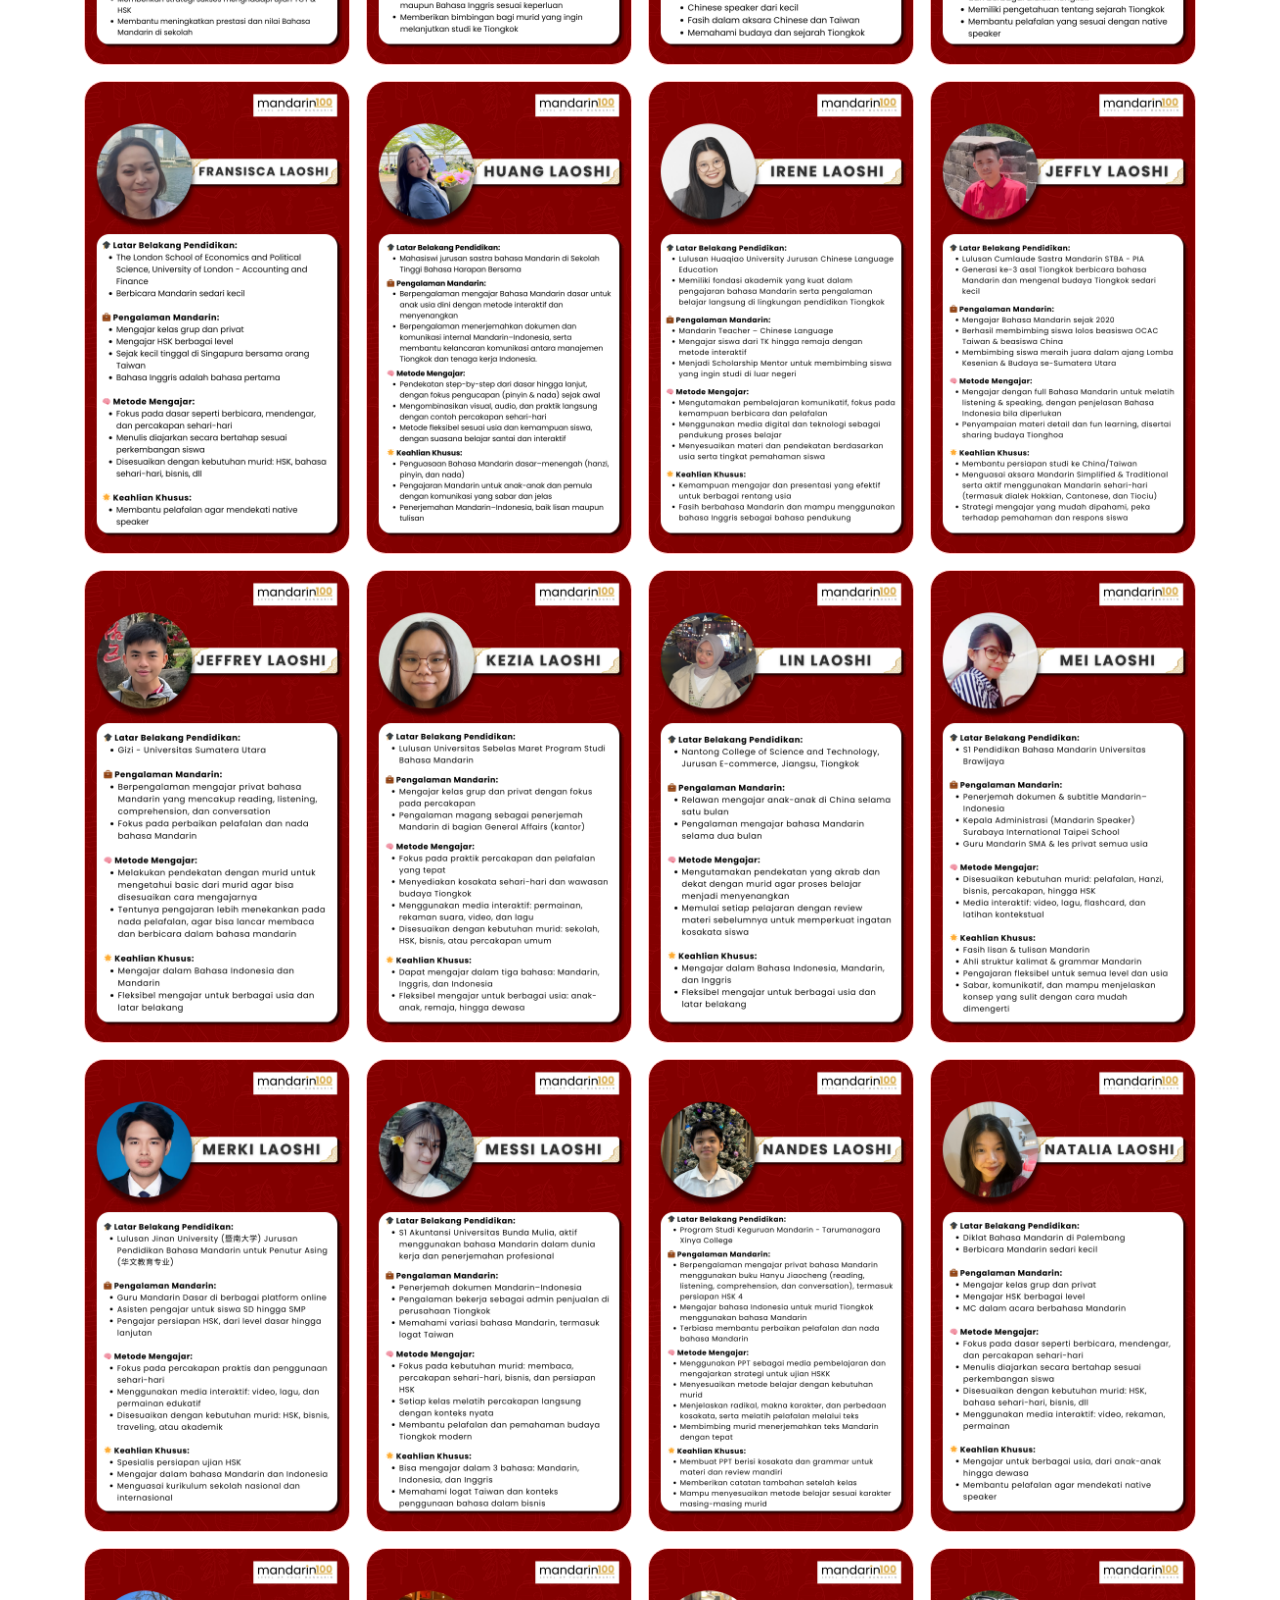
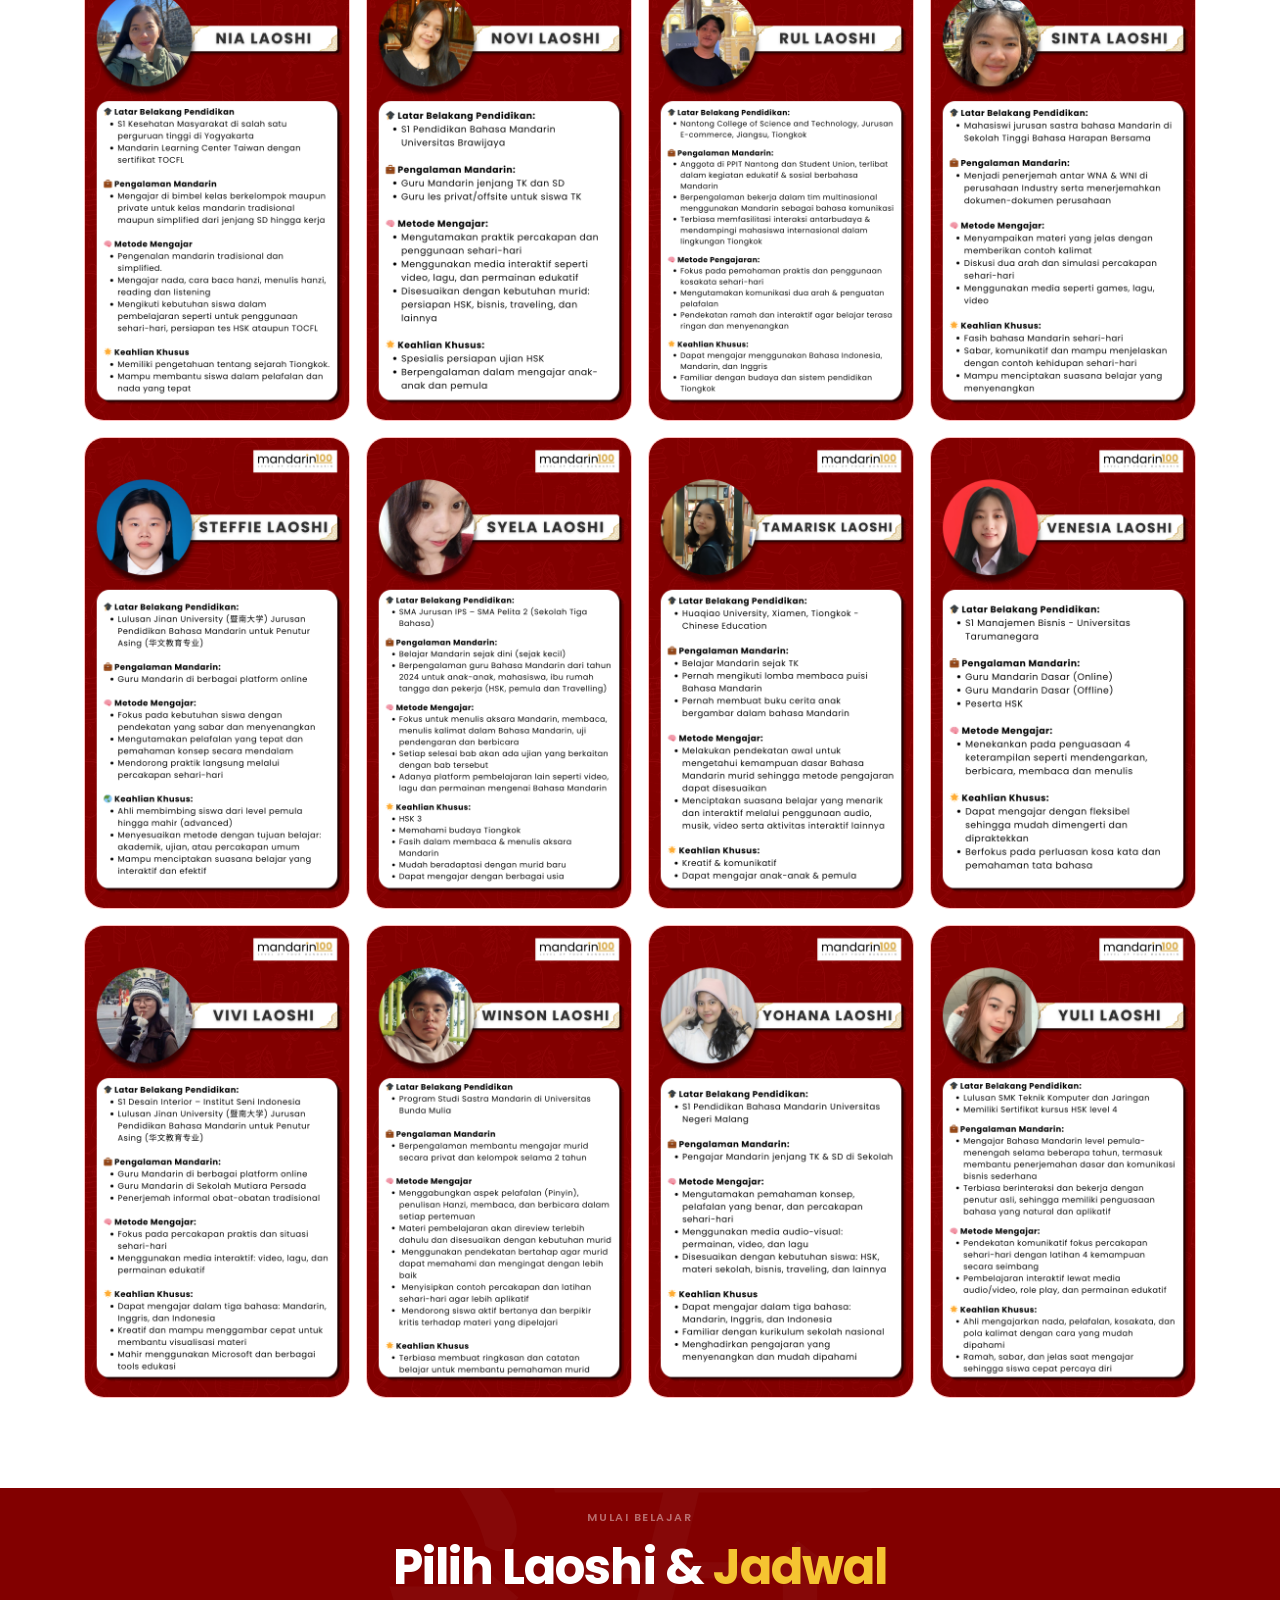
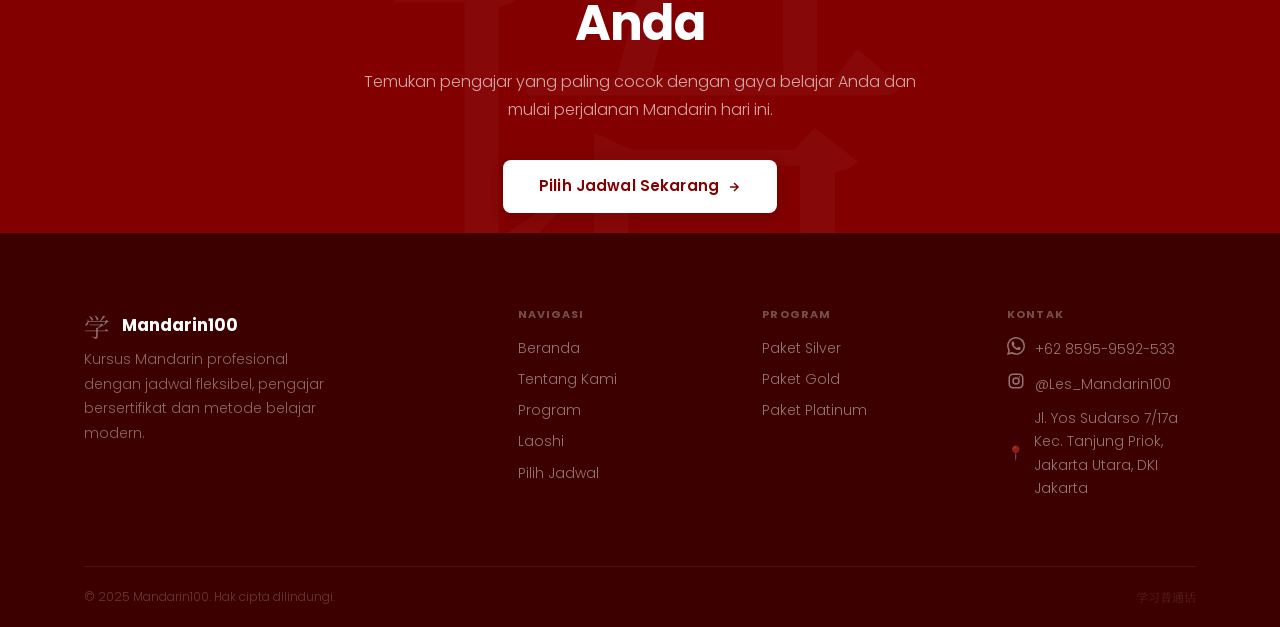
==== commit 0b1a48e5: "first commit" ====
--- a/guru.html
+++ b/guru.html
@@ -3,8 +3,8 @@
 <head>
   <meta charset="UTF-8" />
   <meta name="viewport" content="width=device-width, initial-scale=1.0" />
-  <title>Tim Pengajar — Lexa Course</title>
-  <meta name="description" content="Kenali tim pengajar profesional Lexa Course, bersertifikat HSK dan lulusan terbaik dari China." />
+  <title>Tim Pengajar — Mandarin100</title>
+  <meta name="description" content="Kenali tim pengajar profesional Mandarin100, bersertifikat dan lulusan terbaik dari China." />
   <link rel="preconnect" href="https://fonts.googleapis.com" />
   <link rel="preconnect" href="https://fonts.gstatic.com" crossorigin />
   <link href="https://fonts.googleapis.com/css2?family=Poppins:wght@300;400;500;600;700;800&family=Noto+Serif+SC:wght@400;700&display=swap" rel="stylesheet" />
@@ -15,10 +15,8 @@
 <nav class="navbar transparent" id="navbar">
   <div class="nav-wrap">
     <a href="index.html" class="nav-logo">
-      <img src="assets/images/logo.png" alt="Lexa Course" />
+      <img src="assets/images/logo.png" alt="Mandarin100" />
       <div class="nav-brand">
-        <span class="nav-name">Lexa Course</span>
-        <span class="nav-sub">普通话 · Mandarin</span>
       </div>
     </a>
     <ul class="nav-links">
@@ -32,7 +30,7 @@
         <div class="dropdown">
           <a href="program.html#private" class="drop-item">
             <div class="drop-icon" style="background:#FFF0F0;color:#820000"><img src="assets/images/emot/user.png" width="16"></div>
-            <div><div class="drop-label">Kelas Private</div><div class="drop-sub">1 Murid · Perhatian penuh</div></div>
+            <div><div class="drop-label">Kelas Private</div><div class="drop-sub">1 Murid · Perhatian Penuh</div></div>
           </a>
           <a href="program.html#small-group" class="drop-item">
             <div class="drop-icon" style="background:#FFF7ED;color:#b45309"> <img src="assets/images/emot/group.png" width="20"></div>
@@ -47,7 +45,7 @@
             <div class="drop-icon" style="background:#FFF7ED;color:#b45309">
             <img src="assets/images/emot/fire.png" width="18">
             </div>
-            <div><div class="drop-label">Kelas Intensif</div><div class="drop-sub">Belajar lebih cepat & fokus</div></div>
+            <div><div class="drop-label">Kelas Intensif</div><div class="drop-sub">Belajar Lebih Cepat & Fokus</div></div>
           </a>
         </div>
       </li>
@@ -69,7 +67,7 @@
   <div class="container">
     <span class="ph-tag">Tim Pengajar</span>
     <h1 class="ph-h1">Laoshi Kami yang<br>Berdedikasi</h1>
-    <p class="ph-p">Pengajar bersertifikat HSK serta lulusan terbaik dari universitas ternama di China.</p>
+    <p class="ph-p">Pengajar bersertifikat serta lulusan terbaik dari universitas ternama di China.</p>
   </div>
 </section>
 
@@ -94,86 +92,69 @@
     -->
     <div class="gp-grid">
 
-<div class="gp-card"><img src="assets/images/guru/adela.jpg" alt="Adela Laoshi" class="gp-img" loading="lazy" onerror="this.parentElement.classList.add('gp-empty')" /><div class="gp-placeholder"><span class="gp-ph-icon">👩‍🏫</span><span class="gp-ph-name">Adela</span></div></div>
-
-<div class="gp-card"><img src="assets/images/guru/artha.jpg" alt="Artha Laoshi" class="gp-img" loading="lazy" onerror="this.parentElement.classList.add('gp-empty')" /><div class="gp-placeholder"><span class="gp-ph-icon">👨‍🏫</span><span class="gp-ph-name">Artha</span></div></div>
-
-<div class="gp-card"><img src="assets/images/guru/bella.jpg" alt="Bella Laoshi" class="gp-img" loading="lazy" onerror="this.parentElement.classList.add('gp-empty')" /><div class="gp-placeholder"><span class="gp-ph-icon">👩‍🏫</span><span class="gp-ph-name">Bella</span></div></div>
-
-<div class="gp-card"><img src="assets/images/guru/callysta.jpg" alt="Callysta Laoshi" class="gp-img" loading="lazy" onerror="this.parentElement.classList.add('gp-empty')" /><div class="gp-placeholder"><span class="gp-ph-icon">👩‍🏫</span><span class="gp-ph-name">Callysta</span></div></div>
-
-<div class="gp-card"><img src="assets/images/guru/cecilia.jpg" alt="Cecilia Laoshi" class="gp-img" loading="lazy" onerror="this.parentElement.classList.add('gp-empty')" /><div class="gp-placeholder"><span class="gp-ph-icon">👩‍🏫</span><span class="gp-ph-name">Cecilia</span></div></div>
-
-<div class="gp-card"><img src="assets/images/guru/celine.jpg" alt="Celine Laoshi" class="gp-img" loading="lazy" onerror="this.parentElement.classList.add('gp-empty')" /><div class="gp-placeholder"><span class="gp-ph-icon">👩‍🏫</span><span class="gp-ph-name">Celine</span></div></div>
-
-<div class="gp-card"><img src="assets/images/guru/cila.jpg" alt="Cila Laoshi" class="gp-img" loading="lazy" onerror="this.parentElement.classList.add('gp-empty')" /><div class="gp-placeholder"><span class="gp-ph-icon">👩‍🏫</span><span class="gp-ph-name">Cila</span></div></div>
-
-<div class="gp-card"><img src="assets/images/guru/dewi.jpg" alt="Dewi Laoshi" class="gp-img" loading="lazy" onerror="this.parentElement.classList.add('gp-empty')" /><div class="gp-placeholder"><span class="gp-ph-icon">👩‍🏫</span><span class="gp-ph-name">Dewi</span></div></div>
-
-<div class="gp-card"><img src="assets/images/guru/elli.jpg" alt="Elli Laoshi" class="gp-img" loading="lazy" onerror="this.parentElement.classList.add('gp-empty')" /><div class="gp-placeholder"><span class="gp-ph-icon">👩‍🏫</span><span class="gp-ph-name">Elli</span></div></div>
-
-<div class="gp-card"><img src="assets/images/guru/feifei.jpg" alt="Feifei Laoshi" class="gp-img" loading="lazy" onerror="this.parentElement.classList.add('gp-empty')" /><div class="gp-placeholder"><span class="gp-ph-icon">👩‍🏫</span><span class="gp-ph-name">Feifei</span></div></div>
-
-<div class="gp-card"><img src="assets/images/guru/francisca.jpg" alt="Francisca Laoshi" class="gp-img" loading="lazy" onerror="this.parentElement.classList.add('gp-empty')" /><div class="gp-placeholder"><span class="gp-ph-icon">👩‍🏫</span><span class="gp-ph-name">Francisca</span></div></div>
-
-<div class="gp-card"><img src="assets/images/guru/huang.jpeg" alt="Huang Laoshi" class="gp-img" loading="lazy" onerror="this.parentElement.classList.add('gp-empty')" /><div class="gp-placeholder"><span class="gp-ph-icon">👨‍🏫</span><span class="gp-ph-name">Huang</span></div></div>
-
-<div class="gp-card"><img src="assets/images/guru/irene.jpg" alt="Irene Laoshi" class="gp-img" loading="lazy" onerror="this.parentElement.classList.add('gp-empty')" /><div class="gp-placeholder"><span class="gp-ph-icon">👩‍🏫</span><span class="gp-ph-name">Irene</span></div></div>
-
-<div class="gp-card"><img src="assets/images/guru/jeffly.jpg" alt="Jeffly Laoshi" class="gp-img" loading="lazy" onerror="this.parentElement.classList.add('gp-empty')" /><div class="gp-placeholder"><span class="gp-ph-icon">👨‍🏫</span><span class="gp-ph-name">Jeffly</span></div></div>
-
-<div class="gp-card"><img src="assets/images/guru/jeffrey.jpg" alt="Jeffrey Laoshi" class="gp-img" loading="lazy" onerror="this.parentElement.classList.add('gp-empty')" /><div class="gp-placeholder"><span class="gp-ph-icon">👨‍🏫</span><span class="gp-ph-name">Jeffrey</span></div></div>
-
-<div class="gp-card"><img src="assets/images/guru/jennifer.jpg" alt="Jennifer Laoshi" class="gp-img" loading="lazy" onerror="this.parentElement.classList.add('gp-empty')" /><div class="gp-placeholder"><span class="gp-ph-icon">👩‍🏫</span><span class="gp-ph-name">Jennifer</span></div></div>
-
-<div class="gp-card"><img src="assets/images/guru/kezia.jpg" alt="Kezia Laoshi" class="gp-img" loading="lazy" onerror="this.parentElement.classList.add('gp-empty')" /><div class="gp-placeholder"><span class="gp-ph-icon">👩‍🏫</span><span class="gp-ph-name">Kezia</span></div></div>
-
-<div class="gp-card"><img src="assets/images/guru/lin.jpg" alt="Lin Laoshi" class="gp-img" loading="lazy" onerror="this.parentElement.classList.add('gp-empty')" /><div class="gp-placeholder"><span class="gp-ph-icon">👨‍🏫</span><span class="gp-ph-name">Lin</span></div></div>
-
-<div class="gp-card"><img src="assets/images/guru/lina.jpg" alt="Lina Laoshi" class="gp-img" loading="lazy" onerror="this.parentElement.classList.add('gp-empty')" /><div class="gp-placeholder"><span class="gp-ph-icon">👩‍🏫</span><span class="gp-ph-name">Lina</span></div></div>
-
-<div class="gp-card"><img src="assets/images/guru/mei.jpg" alt="Mei Laoshi" class="gp-img" loading="lazy" onerror="this.parentElement.classList.add('gp-empty')" /><div class="gp-placeholder"><span class="gp-ph-icon">👩‍🏫</span><span class="gp-ph-name">Mei</span></div></div>
-
-<div class="gp-card"><img src="assets/images/guru/merki.jpg" alt="Merki Laoshi" class="gp-img" loading="lazy" onerror="this.parentElement.classList.add('gp-empty')" /><div class="gp-placeholder"><span class="gp-ph-icon">👨‍🏫</span><span class="gp-ph-name">Merki</span></div></div>
-
-<div class="gp-card"><img src="assets/images/guru/messi.jpg" alt="Messi Laoshi" class="gp-img" loading="lazy" onerror="this.parentElement.classList.add('gp-empty')" /><div class="gp-placeholder"><span class="gp-ph-icon">👨‍🏫</span><span class="gp-ph-name">Messi</span></div></div>
-
-<div class="gp-card"><img src="assets/images/guru/nandes.jpg" alt="Nandes Laoshi" class="gp-img" loading="lazy" onerror="this.parentElement.classList.add('gp-empty')" /><div class="gp-placeholder"><span class="gp-ph-icon">👩‍🏫</span><span class="gp-ph-name">Nandes</span></div></div>
-
-<div class="gp-card"><img src="assets/images/guru/natalia.jpg" alt="Natalia Laoshi" class="gp-img" loading="lazy" onerror="this.parentElement.classList.add('gp-empty')" /><div class="gp-placeholder"><span class="gp-ph-icon">👩‍🏫</span><span class="gp-ph-name">Natalia</span></div></div>
-
-<div class="gp-card"><img src="assets/images/guru/nia.jpg" alt="Nia Laoshi" class="gp-img" loading="lazy" onerror="this.parentElement.classList.add('gp-empty')" /><div class="gp-placeholder"><span class="gp-ph-icon">👩‍🏫</span><span class="gp-ph-name">Nia</span></div></div>
-
-<div class="gp-card"><img src="assets/images/guru/novi.jpg" alt="Novi Laoshi" class="gp-img" loading="lazy" onerror="this.parentElement.classList.add('gp-empty')" /><div class="gp-placeholder"><span class="gp-ph-icon">👩‍🏫</span><span class="gp-ph-name">Novi</span></div></div>
-
-<div class="gp-card"><img src="assets/images/guru/putri.jpg" alt="Putri Laoshi" class="gp-img" loading="lazy" onerror="this.parentElement.classList.add('gp-empty')" /><div class="gp-placeholder"><span class="gp-ph-icon">👩‍🏫</span><span class="gp-ph-name">Putri</span></div></div>
-
-<div class="gp-card"><img src="assets/images/guru/rene.jpg" alt="Rene Laoshi" class="gp-img" loading="lazy" onerror="this.parentElement.classList.add('gp-empty')" /><div class="gp-placeholder"><span class="gp-ph-icon">👨‍🏫</span><span class="gp-ph-name">Rene</span></div></div>
-
-<div class="gp-card"><img src="assets/images/guru/rul.jpg" alt="Rul Laoshi" class="gp-img" loading="lazy" onerror="this.parentElement.classList.add('gp-empty')" /><div class="gp-placeholder"><span class="gp-ph-icon">👨‍🏫</span><span class="gp-ph-name">Rul</span></div></div>
-
-<div class="gp-card"><img src="assets/images/guru/sinta.jpg" alt="Sinta Laoshi" class="gp-img" loading="lazy" onerror="this.parentElement.classList.add('gp-empty')" /><div class="gp-placeholder"><span class="gp-ph-icon">👩‍🏫</span><span class="gp-ph-name">Sinta</span></div></div>
-
-<div class="gp-card"><img src="assets/images/guru/steffie.jpg" alt="Steffie Laoshi" class="gp-img" loading="lazy" onerror="this.parentElement.classList.add('gp-empty')" /><div class="gp-placeholder"><span class="gp-ph-icon">👩‍🏫</span><span class="gp-ph-name">Steffie</span></div></div>
-
-<div class="gp-card"><img src="assets/images/guru/syela.jpg" alt="Syela Laoshi" class="gp-img" loading="lazy" onerror="this.parentElement.classList.add('gp-empty')" /><div class="gp-placeholder"><span class="gp-ph-icon">👩‍🏫</span><span class="gp-ph-name">Syela</span></div></div>
-
-<div class="gp-card"><img src="assets/images/guru/tamarisk.jpg" alt="Tamarisk Laoshi" class="gp-img" loading="lazy" onerror="this.parentElement.classList.add('gp-empty')" /><div class="gp-placeholder"><span class="gp-ph-icon">👩‍🏫</span><span class="gp-ph-name">Tamarisk</span></div></div>
-
-<div class="gp-card"><img src="assets/images/guru/venesia.jpg" alt="Venesia Laoshi" class="gp-img" loading="lazy" onerror="this.parentElement.classList.add('gp-empty')" /><div class="gp-placeholder"><span class="gp-ph-icon">👩‍🏫</span><span class="gp-ph-name">Venesia</span></div></div>
-
-<div class="gp-card"><img src="assets/images/guru/vivi.jpg" alt="Vivi Laoshi" class="gp-img" loading="lazy" onerror="this.parentElement.classList.add('gp-empty')" /><div class="gp-placeholder"><span class="gp-ph-icon">👩‍🏫</span><span class="gp-ph-name">Vivi</span></div></div>
-
-<div class="gp-card"><img src="assets/images/guru/winson.jpg" alt="Winson Laoshi" class="gp-img" loading="lazy" onerror="this.parentElement.classList.add('gp-empty')" /><div class="gp-placeholder"><span class="gp-ph-icon">👨‍🏫</span><span class="gp-ph-name">Winson</span></div></div>
-
-<div class="gp-card"><img src="assets/images/guru/yohana.jpg" alt="Yohana Laoshi" class="gp-img" loading="lazy" onerror="this.parentElement.classList.add('gp-empty')" /><div class="gp-placeholder"><span class="gp-ph-icon">👩‍🏫</span><span class="gp-ph-name">Yohana</span></div></div>
-
-<div class="gp-card"><img src="assets/images/guru/yuli.jpg" alt="Yuli Laoshi" class="gp-img" loading="lazy" onerror="this.parentElement.classList.add('gp-empty')" /><div class="gp-placeholder"><span class="gp-ph-icon">👩‍🏫</span><span class="gp-ph-name">Yuli</span></div></div>
-
-<div class="gp-card"><img src="assets/images/guru/guru-39.jpg" alt="Laoshi 39" class="gp-img" loading="lazy" onerror="this.parentElement.classList.add('gp-empty')" /><div class="gp-placeholder"><span class="gp-ph-icon">👩‍🏫</span><span class="gp-ph-name">Soon</span></div></div>
-
-<div class="gp-card"><img src="assets/images/guru/guru-40.jpg" alt="Laoshi 40" class="gp-img" loading="lazy" onerror="this.parentElement.classList.add('gp-empty')" /><div class="gp-placeholder"><span class="gp-ph-icon">👨‍🏫</span><span class="gp-ph-name">Soon</span></div></div>
-
+<div class="gp-card"><img src="assets/images/guru/adela.png" alt="Adela Laoshi" class="gp-img" loading="lazy" onerror="this.parentElement.classList.add('gp-empty')" /><div class="gp-placeholder"><span class="gp-ph-icon">👩‍🏫</span><span class="gp-ph-name">Adela</span></div></div>
+
+<div class="gp-card"><img src="assets/images/guru/artha.png" alt="Artha Laoshi" class="gp-img" loading="lazy" onerror="this.parentElement.classList.add('gp-empty')" /><div class="gp-placeholder"><span class="gp-ph-icon">👨‍🏫</span><span class="gp-ph-name">Artha</span></div></div>
+
+<div class="gp-card"><img src="assets/images/guru/callysta.png" alt="Callysta Laoshi" class="gp-img" loading="lazy" onerror="this.parentElement.classList.add('gp-empty')" /><div class="gp-placeholder"><span class="gp-ph-icon">👩‍🏫</span><span class="gp-ph-name">Callysta</span></div></div>
+
+<div class="gp-card"><img src="assets/images/guru/cecilia.png" alt="Cecilia Laoshi" class="gp-img" loading="lazy" onerror="this.parentElement.classList.add('gp-empty')" /><div class="gp-placeholder"><span class="gp-ph-icon">👩‍🏫</span><span class="gp-ph-name">Cecilia</span></div></div>
+
+<div class="gp-card"><img src="assets/images/guru/celine.png" alt="Celine Laoshi" class="gp-img" loading="lazy" onerror="this.parentElement.classList.add('gp-empty')" /><div class="gp-placeholder"><span class="gp-ph-icon">👩‍🏫</span><span class="gp-ph-name">Celine</span></div></div>
+
+<div class="gp-card"><img src="assets/images/guru/cila.png" alt="Cila Laoshi" class="gp-img" loading="lazy" onerror="this.parentElement.classList.add('gp-empty')" /><div class="gp-placeholder"><span class="gp-ph-icon">👩‍🏫</span><span class="gp-ph-name">Cila</span></div></div>
+
+<div class="gp-card"><img src="assets/images/guru/dewi.png" alt="Dewi Laoshi" class="gp-img" loading="lazy" onerror="this.parentElement.classList.add('gp-empty')" /><div class="gp-placeholder"><span class="gp-ph-icon">👩‍🏫</span><span class="gp-ph-name">Dewi</span></div></div>
+
+<div class="gp-card"><img src="assets/images/guru/elli.png" alt="Elli Laoshi" class="gp-img" loading="lazy" onerror="this.parentElement.classList.add('gp-empty')" /><div class="gp-placeholder"><span class="gp-ph-icon">👩‍🏫</span><span class="gp-ph-name">Elli</span></div></div>
+
+<div class="gp-card"><img src="assets/images/guru/fransisca.png" alt="Francisca Laoshi" class="gp-img" loading="lazy" onerror="this.parentElement.classList.add('gp-empty')" /><div class="gp-placeholder"><span class="gp-ph-icon">👩‍🏫</span><span class="gp-ph-name">Francisca</span></div></div>
+
+<div class="gp-card"><img src="assets/images/guru/huang.png" alt="Huang Laoshi" class="gp-img" loading="lazy" onerror="this.parentElement.classList.add('gp-empty')" /><div class="gp-placeholder"><span class="gp-ph-icon">👨‍🏫</span><span class="gp-ph-name">Huang</span></div></div>
+
+<div class="gp-card"><img src="assets/images/guru/irene.png" alt="Irene Laoshi" class="gp-img" loading="lazy" onerror="this.parentElement.classList.add('gp-empty')" /><div class="gp-placeholder"><span class="gp-ph-icon">👩‍🏫</span><span class="gp-ph-name">Irene</span></div></div>
+
+<div class="gp-card"><img src="assets/images/guru/jeffly.png" alt="Jeffly Laoshi" class="gp-img" loading="lazy" onerror="this.parentElement.classList.add('gp-empty')" /><div class="gp-placeholder"><span class="gp-ph-icon">👨‍🏫</span><span class="gp-ph-name">Jeffly</span></div></div>
+
+<div class="gp-card"><img src="assets/images/guru/jeffrey.png" alt="Jeffrey Laoshi" class="gp-img" loading="lazy" onerror="this.parentElement.classList.add('gp-empty')" /><div class="gp-placeholder"><span class="gp-ph-icon">👨‍🏫</span><span class="gp-ph-name">Jeffrey</span></div></div>
+
+<div class="gp-card"><img src="assets/images/guru/kezia.png" alt="Kezia Laoshi" class="gp-img" loading="lazy" onerror="this.parentElement.classList.add('gp-empty')" /><div class="gp-placeholder"><span class="gp-ph-icon">👩‍🏫</span><span class="gp-ph-name">Kezia</span></div></div>
+
+<div class="gp-card"><img src="assets/images/guru/lin.png" alt="Lin Laoshi" class="gp-img" loading="lazy" onerror="this.parentElement.classList.add('gp-empty')" /><div class="gp-placeholder"><span class="gp-ph-icon">👨‍🏫</span><span class="gp-ph-name">Lin</span></div></div>
+
+<div class="gp-card"><img src="assets/images/guru/mei.png" alt="Mei Laoshi" class="gp-img" loading="lazy" onerror="this.parentElement.classList.add('gp-empty')" /><div class="gp-placeholder"><span class="gp-ph-icon">👩‍🏫</span><span class="gp-ph-name">Mei</span></div></div>
+
+<div class="gp-card"><img src="assets/images/guru/merki.png" alt="Merki Laoshi" class="gp-img" loading="lazy" onerror="this.parentElement.classList.add('gp-empty')" /><div class="gp-placeholder"><span class="gp-ph-icon">👨‍🏫</span><span class="gp-ph-name">Merki</span></div></div>
+
+<div class="gp-card"><img src="assets/images/guru/messi.png" alt="Messi Laoshi" class="gp-img" loading="lazy" onerror="this.parentElement.classList.add('gp-empty')" /><div class="gp-placeholder"><span class="gp-ph-icon">👨‍🏫</span><span class="gp-ph-name">Messi</span></div></div>
+
+<div class="gp-card"><img src="assets/images/guru/nandes.png" alt="Nandes Laoshi" class="gp-img" loading="lazy" onerror="this.parentElement.classList.add('gp-empty')" /><div class="gp-placeholder"><span class="gp-ph-icon">👩‍🏫</span><span class="gp-ph-name">Nandes</span></div></div>
+
+<div class="gp-card"><img src="assets/images/guru/natalia.png" alt="Natalia Laoshi" class="gp-img" loading="lazy" onerror="this.parentElement.classList.add('gp-empty')" /><div class="gp-placeholder"><span class="gp-ph-icon">👩‍🏫</span><span class="gp-ph-name">Natalia</span></div></div>
+
+<div class="gp-card"><img src="assets/images/guru/nia.png" alt="Nia Laoshi" class="gp-img" loading="lazy" onerror="this.parentElement.classList.add('gp-empty')" /><div class="gp-placeholder"><span class="gp-ph-icon">👩‍🏫</span><span class="gp-ph-name">Nia</span></div></div>
+
+<div class="gp-card"><img src="assets/images/guru/novi.png" alt="Novi Laoshi" class="gp-img" loading="lazy" onerror="this.parentElement.classList.add('gp-empty')" /><div class="gp-placeholder"><span class="gp-ph-icon">👩‍🏫</span><span class="gp-ph-name">Novi</span></div></div>
+
+<div class="gp-card"><img src="assets/images/guru/rul.png" alt="Rul Laoshi" class="gp-img" loading="lazy" onerror="this.parentElement.classList.add('gp-empty')" /><div class="gp-placeholder"><span class="gp-ph-icon">👨‍🏫</span><span class="gp-ph-name">Rul</span></div></div>
+
+<div class="gp-card"><img src="assets/images/guru/sinta.png" alt="Sinta Laoshi" class="gp-img" loading="lazy" onerror="this.parentElement.classList.add('gp-empty')" /><div class="gp-placeholder"><span class="gp-ph-icon">👩‍🏫</span><span class="gp-ph-name">Sinta</span></div></div>
+
+<div class="gp-card"><img src="assets/images/guru/steffie.png" alt="Steffie Laoshi" class="gp-img" loading="lazy" onerror="this.parentElement.classList.add('gp-empty')" /><div class="gp-placeholder"><span class="gp-ph-icon">👩‍🏫</span><span class="gp-ph-name">Steffie</span></div></div>
+
+<div class="gp-card"><img src="assets/images/guru/syela.png" alt="Syela Laoshi" class="gp-img" loading="lazy" onerror="this.parentElement.classList.add('gp-empty')" /><div class="gp-placeholder"><span class="gp-ph-icon">👩‍🏫</span><span class="gp-ph-name">Syela</span></div></div>
+
+<div class="gp-card"><img src="assets/images/guru/tamarisk.png" alt="Tamarisk Laoshi" class="gp-img" loading="lazy" onerror="this.parentElement.classList.add('gp-empty')" /><div class="gp-placeholder"><span class="gp-ph-icon">👩‍🏫</span><span class="gp-ph-name">Tamarisk</span></div></div>
+
+<div class="gp-card"><img src="assets/images/guru/venesia.png" alt="Venesia Laoshi" class="gp-img" loading="lazy" onerror="this.parentElement.classList.add('gp-empty')" /><div class="gp-placeholder"><span class="gp-ph-icon">👩‍🏫</span><span class="gp-ph-name">Venesia</span></div></div>
+
+<div class="gp-card"><img src="assets/images/guru/vivi.png" alt="Vivi Laoshi" class="gp-img" loading="lazy" onerror="this.parentElement.classList.add('gp-empty')" /><div class="gp-placeholder"><span class="gp-ph-icon">👩‍🏫</span><span class="gp-ph-name">Vivi</span></div></div>
+
+<div class="gp-card"><img src="assets/images/guru/winson.png" alt="Winson Laoshi" class="gp-img" loading="lazy" onerror="this.parentElement.classList.add('gp-empty')" /><div class="gp-placeholder"><span class="gp-ph-icon">👨‍🏫</span><span class="gp-ph-name">Winson</span></div></div>
+
+<div class="gp-card"><img src="assets/images/guru/yohana.png" alt="Yohana Laoshi" class="gp-img" loading="lazy" onerror="this.parentElement.classList.add('gp-empty')" /><div class="gp-placeholder"><span class="gp-ph-icon">👩‍🏫</span><span class="gp-ph-name">Yohana</span></div></div>
+
+<div class="gp-card"><img src="assets/images/guru/yuli.png" alt="Yuli Laoshi" class="gp-img" loading="lazy" onerror="this.parentElement.classList.add('gp-empty')" /><div class="gp-placeholder"><span class="gp-ph-icon">👩‍🏫</span><span class="gp-ph-name">Yuli</span></div></div>
     </div><!-- /gp-grid -->
   </div>
 </section>
@@ -198,9 +179,9 @@
       <div>
         <div class="footer-logo">
           <span class="f-logo-cn">学</span>
-          <span class="f-logo-name">Lexa Course</span>
-        </div>
-        <p class="f-desc">Kursus Mandarin profesional dengan jadwal fleksibel, pengajar bersertifikat HSK, dan metode belajar modern.</p>
+          <span class="f-logo-name">Mandarin100</span>
+        </div>
+        <p class="f-desc">Kursus Mandarin profesional dengan jadwal fleksibel, pengajar bersertifikat dan metode belajar modern.</p>
       </div>
       <div>
         <div class="f-col-h">Navigasi</div>
@@ -223,17 +204,13 @@
       <div>
         <div>
           <div class="f-col-h">Kontak</div>
-          <a href="https://wa.me/6285280051105" class="f-contact" target="_blank">
+          <a href="https://wa.me/6285959592533" class="f-contact" target="_blank">
             <span><svg width="18" height="18" fill="currentColor" viewBox="0 0 24 24"><path d="M20.52 3.48A11.94 11.94 0 0012.05 0C5.5 0 .17 5.33.17 11.88c0 2.1.55 4.15 1.6 5.95L0 24l6.33-1.66a11.9 11.9 0 005.72 1.45h.01c6.55 0 11.88-5.33 11.88-11.88 0-3.17-1.23-6.15-3.42-8.43zM12.06 21.5h-.01a9.9 9.9 0 01-5.05-1.39l-.36-.21-3.76.99 1-3.66-.24-.37a9.86 9.86 0 01-1.51-5.28C2.13 6.5 6.55 2.08 12.05 2.08c2.64 0 5.13 1.03 7 2.9a9.84 9.84 0 012.9 7c0 5.5-4.42 9.92-9.89 9.92zm5.42-7.4c-.3-.15-1.76-.87-2.03-.97-.27-.1-.47-.15-.67.15-.2.3-.77.97-.94 1.17-.17.2-.35.22-.64.07-.3-.15-1.26-.47-2.4-1.48-.88-.78-1.48-1.75-1.65-2.05-.17-.3-.02-.46.13-.61.13-.13.3-.35.45-.52.15-.17.2-.3.3-.5.1-.2.05-.37-.03-.52-.07-.15-.67-1.61-.91-2.21-.24-.58-.49-.5-.67-.51h-.57c-.2 0-.52.07-.79.37-.27.3-1.04 1.02-1.04 2.48 0 1.46 1.06 2.88 1.21 3.08.15.2 2.1 3.2 5.08 4.49.71.31 1.26.49 1.69.63.71.23 1.36.2 1.87.12.57-.09 1.76-.72 2.01-1.42.25-.7.25-1.29.18-1.42-.07-.12-.27-.2-.57-.35z"/></svg></span>
-            +62 8528-0051-105
-          </a>
-          <a href="https://www.instagram.com/lexa_course/" class="f-contact" target="_blank">
+            +62 8595-9592-533
+          </a>
+          <a href="https://www.instagram.com/les_mandarin100/" class="f-contact" target="_blank">
             <span><svg width="18" height="18" fill="currentColor" viewBox="0 0 24 24"><path d="M7.75 2C4.678 2 2 4.678 2 7.75v8.5C2 19.322 4.678 22 7.75 22h8.5C19.322 22 22 19.322 22 16.25v-8.5C22 4.678 19.322 2 16.25 2h-8.5zm0 2h8.5C18.216 4 20 5.784 20 7.75v8.5c0 1.966-1.784 3.75-3.75 3.75h-8.5C5.784 20 4 18.216 4 16.25v-8.5C4 5.784 5.784 4 7.75 4zm8.75 1.5a1 1 0 100 2 1 1 0 000-2zM12 7a5 5 0 100 10 5 5 0 000-10zm0 2a3 3 0 110 6 3 3 0 010-6z"/></svg></span>
-            @LexaCourse
-          </a>
-          <a href="https://www.instagram.com/mandarinonlinecourse/" class="f-contact" target="_blank">
-            <span><svg width="18" height="18" fill="currentColor" viewBox="0 0 24 24"><path d="M7.75 2C4.678 2 2 4.678 2 7.75v8.5C2 19.322 4.678 22 7.75 22h8.5C19.322 22 22 19.322 22 16.25v-8.5C22 4.678 19.322 2 16.25 2h-8.5zm0 2h8.5C18.216 4 20 5.784 20 7.75v8.5c0 1.966-1.784 3.75-3.75 3.75h-8.5C5.784 20 4 18.216 4 16.25v-8.5C4 5.784 5.784 4 7.75 4zm8.75 1.5a1 1 0 100 2 1 1 0 000-2zM12 7a5 5 0 100 10 5 5 0 000-10zm0 2a3 3 0 110 6 3 3 0 010-6z"/></svg></span>
-            @MandarinOnlineCourse
+            @Les_Mandarin100
           </a>
           <div class="f-contact">
             <span>📍</span>
@@ -244,11 +221,11 @@
       </div>
     </div>
   </div>
-  <div class="container"><div class="f-bottom"><span>© 2025 Lexa Course. Hak cipta dilindungi.</span><span class="f-cn">学习普通话</span></div></div>
+  <div class="container"><div class="f-bottom"><span>© 2025 Mandarin100. Hak cipta dilindungi.</span><span class="f-cn">学习普通话</span></div></div>
 </footer>
 
 <div class="wa-float">
-  <a href="https://wa.me/6285280051105?text=Halo%20Lexa%20Course%2C%20saya%20ingin%20bertanya%20tentang%20kursus%20Mandarin." class="wa-btn" target="_blank" rel="noopener" aria-label="Hubungi via WhatsApp">
+  <a href="https://wa.me/6285959592533?text=Halo%20Mandarin100%2C%20saya%20ingin%20bertanya%20tentang%20kursus%20Mandarin." class="wa-btn" target="_blank" rel="noopener" aria-label="Hubungi via WhatsApp">
     <svg class="wa-ico" viewBox="0 0 24 24"><path d="M17.472 14.382c-.297-.149-1.758-.867-2.03-.967-.273-.099-.471-.148-.67.15-.197.297-.767.966-.94 1.164-.173.199-.347.223-.644.075-.297-.15-1.255-.463-2.39-1.475-.883-.788-1.48-1.761-1.653-2.059-.173-.297-.018-.458.13-.606.134-.133.298-.347.446-.52.149-.174.198-.298.298-.497.099-.198.05-.371-.025-.52-.075-.149-.669-1.612-.916-2.207-.242-.579-.487-.5-.669-.51-.173-.008-.371-.01-.57-.01-.198 0-.52.074-.792.372-.272.297-1.04 1.016-1.04 2.479 0 1.462 1.065 2.875 1.213 3.074.149.198 2.096 3.2 5.077 4.487.709.306 1.262.489 1.694.625.712.227 1.36.195 1.871.118.571-.085 1.758-.719 2.006-1.413.248-.694.248-1.289.173-1.413-.074-.124-.272-.198-.57-.347m-5.421 7.403h-.004a9.87 9.87 0 01-5.031-1.378l-.361-.214-3.741.982.998-3.648-.235-.374a9.86 9.86 0 01-1.51-5.26c.001-5.45 4.436-9.884 9.888-9.884 2.64 0 5.122 1.03 6.988 2.898a9.825 9.825 0 012.893 6.994c-.003 5.45-4.437 9.884-9.885 9.884m8.413-18.297A11.815 11.815 0 0012.05 0C5.495 0 .16 5.335.157 11.892c0 2.096.547 4.142 1.588 5.945L.057 24l6.305-1.654a11.882 11.882 0 005.683 1.448h.005c6.554 0 11.89-5.335 11.893-11.893a11.821 11.821 0 00-3.48-8.413z"/></svg>
   </a>
   <span class="wa-tip">Hubungi Kami</span>
--- a/assets/css/style.css
+++ b/assets/css/style.css
@@ -228,6 +228,7 @@
 }
 .nav-brand { display: flex; flex-direction: column; line-height: 1.1; }
 .nav-name {
+  
   font-size: 1.05rem;
   font-weight: 700;
   color: var(--white);
@@ -1136,8 +1137,20 @@
 .tab-content.on { display:block; animation:fy 0.4s var(--ease) }
 
 /* ── BOOKING (jadwal) ── */
-.booking-wrap { max-width:720px; margin:0 auto }
-.steps-bar { display:flex; align-items:center; margin-bottom:40px; overflow-x:auto; padding-bottom:4px }
+.booking-wrap { max-width:1100px; margin:0 auto }
+.steps-bar {
+  display: flex;
+  align-items: center;
+  justify-content: center;
+  margin-bottom: 40px;
+  overflow-x: auto;
+  padding-bottom: 4px;
+  /* Hide scrollbar visually but keep scrollable */
+  scrollbar-width: none;
+  -ms-overflow-style: none;
+}
+.steps-bar::-webkit-scrollbar { display: none; }
+
 .step-item { display:flex; align-items:center; flex-shrink:0 }
 .step-dot {
   width:40px; height:40px; border-radius:50%;
@@ -1152,6 +1165,60 @@
 .step-item.cur .step-lbl { color:var(--blue); font-weight:600 }
 .step-conn { width:32px; height:1px; background:var(--line); flex-shrink:0; transition:background var(--t2) }
 .step-conn.done { background:var(--blue) }
+
+/* ── STEPS BAR MOBILE ── */
+@media (max-width: 768px) {
+  .steps-bar {
+    justify-content: flex-start;
+    gap: 0;
+    padding: 12px 16px 16px;
+    margin-bottom: 28px;
+    /* Smooth scroll snap */
+    scroll-snap-type: x mandatory;
+    -webkit-overflow-scrolling: touch;
+    /* Subtle fade edges to indicate scrollability */
+    -webkit-mask-image: linear-gradient(to right, transparent 0%, black 8%, black 92%, transparent 100%);
+    mask-image: linear-gradient(to right, transparent 0%, black 8%, black 92%, transparent 100%);
+  }
+
+  .step-item {
+    flex-direction: column;
+    align-items: center;
+    gap: 6px;
+    scroll-snap-align: center;
+    padding: 0 4px;
+  }
+
+  /* Dot lebih kecil di mobile */
+  .step-dot {
+    width: 34px;
+    height: 34px;
+    font-size: 13px;
+  }
+
+  /* Label vertikal di bawah dot */
+  .step-lbl {
+    font-size: 10px;
+    margin: 0;
+    text-align: center;
+    line-height: 1.3;
+  }
+
+  /* Connector lebih tipis, pendek */
+  .step-conn {
+    width: 20px;
+    height: 1.5px;
+    align-self: flex-start;
+    margin-top: 17px; /* sejajar tengah dot */
+  }
+
+  /* Step aktif: sedikit lebih besar */
+  .step-item.cur .step-dot {
+    width: 38px;
+    height: 38px;
+    font-size: 14px;
+  }
+}
 
 .booking-panel {
   background:var(--white); border:1px solid var(--line);
@@ -1212,7 +1279,17 @@
 /* ── FOOTER ── */
 .footer { background:var(--blue-deep); padding:72px 0 0 }
 .footer-grid { display:grid; grid-template-columns:2fr 1fr 1fr 1fr; gap:56px; margin-bottom:56px }
-.footer-logo { display:flex; align-items:center; gap:10px; margin-bottom:16px }
+.footer-logo { display: flex; align-items: center; gap: 12px; }
+.footer-logo img {
+  height: 62px;
+  width: auto;
+  object-fit: contain;
+  display: block;
+}
+/* Saat scroll (navbar putih), logo kembali ke warna aslinya */
+.navbar.solid .footer-logo img {
+  filter: none;
+}
 .f-logo-cn { font-family:var(--font-cn); font-size:1.6rem; color:rgba(255,255,255,0.4) }
 .f-logo-name { font-size:1.05rem; font-weight:700; color:var(--white) }
 .f-desc { font-size:14px; font-weight:300; line-height:1.75; color:rgba(255,255,255,0.4); max-width:250px; margin-bottom:22px }
@@ -2180,7 +2257,7 @@
 .yt-card {
   flex: 0 0 calc(33.333% - 16px);
   max-width: calc(33.333% - 16px);
-  min-width: 280px;
+  min-width: 500px;
   background: var(--white);
   border-radius: var(--r-lg);
   border: 1px solid var(--line);
@@ -2566,27 +2643,54 @@
 ━━━━━━━━━━━━━━━━━━━━━━━━━━━━━━━━━━━━━━━━━━━━━━━━━ */
 
 /* Grid wrapper */
+/* ══════════════════════════════════════════════════
+   GRID GURU
+   • Mobile  (< 640px)   → 1 kolom
+   • Laptop  (640–1099px) → 2 kolom  
+   • PC besar (≥ 1100px)  → 3 kolom
+   Card lebar FIXED 300px — tidak pernah gepeng,
+   kalau tidak muat geser ke baris berikutnya.
+══════════════════════════════════════════════════ */
 .teacher-opts {
   display: grid;
-  grid-template-columns: repeat(auto-fill, minmax(280px, 1fr));
-  gap: 14px;
-}
-
-/* Card utama */
+  grid-template-columns: repeat(3, 300px);
+  gap: 20px;
+  justify-content: start;
+}
+
+@media (max-width: 1099px) {
+  .teacher-opts {
+    grid-template-columns: repeat(2, 300px);
+  }
+}
+
+@media (max-width: 639px) {
+  .teacher-opts {
+    grid-template-columns: 300px;
+    justify-content: center;
+  }
+}
+
+/* Card utama — lebar FIXED 300px, tidak pernah gepeng */
 .teacher-opt.guru-card-full {
   display: flex;
-  gap: 14px;
-  align-items: flex-start;
-  width: auto;
-  flex: unset;
-  padding: 14px;
+  flex-direction: column;
+  align-items: center;
+  text-align: center;
+
+  width: 300px;
+  min-width: 300px;
+  max-width: 300px;
+  box-sizing: border-box;
+
+  padding: 18px;
   border-radius: var(--r-lg);
   border: 1.5px solid var(--line);
   background: var(--white);
   cursor: pointer;
   transition: all var(--t2);
-  box-sizing: border-box;
-}
+}
+
 .teacher-opt.guru-card-full:hover {
   border-color: var(--blue);
   box-shadow: var(--sh-md);
@@ -2598,16 +2702,26 @@
   box-shadow: 0 4px 16px rgba(130,0,0,0.12);
 }
 
-/* Foto dalam card */
+/* Foto dalam card: tinggi FIXED, tidak pernah gepeng */
 .guru-card-foto-wrap {
-  width: 72px;
-  height: 90px;
-  flex-shrink: 0;
+  width: 100%;
+  height: 420px;
+  flex-shrink: 0;        /* ← KUNCI: tidak pernah ikut menyempit */
+  margin-bottom: 12px;
+
   border-radius: var(--r);
   overflow: hidden;
   background: var(--surface);
   border: 1.5px solid var(--line);
 }
+
+.guru-card-info {
+  width: 100%;
+  display: flex;
+  flex-direction: column;
+  flex: 1; /* ⬅️ ini bikin dia penuh */
+}
+
 .guru-card-foto-wrap .teacher-img {
   width: 100%;
   height: 100%;
@@ -2626,20 +2740,30 @@
 .guru-card-info { flex: 1; min-width: 0; }
 
 .guru-card-nama {
-  font-size: 14px;
+  font-size: 15px;
   font-weight: 700;
-  color: var(--ink);
-  margin-bottom: 6px;
+  margin-bottom: 8px;
+}
+
+.guru-card-status {
+  margin-top: 6px;
 }
 .teacher-opt.guru-card-full.on .guru-card-nama { color: var(--blue); }
 
 /* Badge level */
 .guru-card-levels {
   display: flex;
+  flex-direction: column; /* ⬅️ penting */
+  gap: 6px;
+  margin-bottom: 7px;
+}
+.guru-level-row {
+  display: flex;
   flex-wrap: wrap;
   gap: 4px;
-  margin-bottom: 7px;
-}
+  justify-content: center; /* ⬅️ biar center */
+}
+
 .guru-level-badge {
   font-size: 10px;
   font-weight: 600;
@@ -2651,11 +2775,7 @@
   white-space: nowrap;
   line-height: 1.5;
 }
-.guru-level-more {
-  background: var(--surface);
-  color: var(--ink-3);
-  border-color: var(--line);
-}
+
 .teacher-opt.guru-card-full.on .guru-level-badge {
   background: rgba(130,0,0,0.1);
   border-color: rgba(130,0,0,0.2);
@@ -2673,15 +2793,208 @@
   font-size: 11px;
   font-weight: 600;
   color: var(--blue);
-}
-
-/* Mobile: 1 kolom */
-@media (max-width: 480px) {
-  .teacher-opts {
-    grid-template-columns: 1fr;
-  }
-  .guru-card-foto-wrap {
-    width: 60px;
-    height: 75px;
-  }
+  margin-top: auto;
+}
+
+/* media query guru-card mobile dihapus — grid auto-fill handle otomatis */
+
+/* ━━━━━━━━━━━━━━━━━━━━━━━━━━━━━━━━━━━━━━━
+   TUJUAN BELAJAR — Desain Profesional
+━━━━━━━━━━━━━━━━━━━━━━━━━━━━━━━━━━━━━━━ */
+
+.tj-section-label {
+  font-size: 11px;
+  font-weight: 700;
+  letter-spacing: 0.08em;
+  text-transform: uppercase;
+  color: var(--ink-4);
+  margin-bottom: 10px;
+  margin-top: 20px;
+}
+
+/* ── Tujuan Umum ── */
+.tj-general-row {
+  display: grid;
+  grid-template-columns: repeat(5, 1fr);
+  gap: 10px;
+}
+.tj-general-btn {
+  border: 1.5px solid var(--line);
+  border-radius: var(--r);
+  padding: 14px 12px;
+  text-align: center;
+  cursor: pointer;
+  transition: all var(--t2);
+  background: var(--white);
+}
+.tj-general-btn:hover {
+  border-color: var(--blue);
+  background: var(--blue-soft);
+  transform: translateY(-2px);
+}
+.tj-general-btn.on {
+  border-color: var(--blue);
+  background: var(--blue-soft);
+  box-shadow: 0 0 0 3px rgba(130,0,0,0.08);
+}
+.tj-gen-title {
+  font-size: 13px;
+  font-weight: 700;
+  color: var(--ink);
+  margin-bottom: 3px;
+}
+.tj-general-btn.on .tj-gen-title { color: var(--blue); }
+.tj-gen-sub {
+  font-size: 11px;
+  font-weight: 300;
+  color: var(--ink-4);
+  line-height: 1.4;
+}
+
+/* ── Sertifikasi Grid (dropdown card) ── */
+.tj-cert-grid {
+  display: grid;
+  grid-template-columns: repeat(2, 1fr);
+  gap: 10px;
+  overflow: visible;
+}
+.tj-cert-card {
+  border: 1.5px solid var(--line);
+  border-radius: var(--r);
+  overflow: hidden;
+  transition: border-color var(--t2);
+  background: var(--white);
+  position: relative;
+}
+.tj-cert-card.open { border-color: var(--blue); }
+.tj-cert-card.selected { border-color: var(--blue); background: var(--blue-soft); }
+
+.tj-cert-card-header {
+  display: flex;
+  align-items: center;
+  gap: 12px;
+  padding: 14px 16px;
+  cursor: pointer;
+  transition: background var(--t1);
+}
+.tj-cert-card-header:hover { background: var(--surface); }
+.tj-cert-card.open .tj-cert-card-header { background: var(--blue-soft); }
+
+.tj-cert-card-title {
+  font-size: 14px;
+  font-weight: 700;
+  color: var(--ink);
+}
+.tj-cert-card.open .tj-cert-card-title,
+.tj-cert-card.selected .tj-cert-card-title { color: var(--blue); }
+.tj-cert-card-sub {
+  font-size: 11px;
+  font-weight: 300;
+  color: var(--ink-4);
+  margin-top: 2px;
+}
+.tj-cert-card-selected {
+  margin-left: auto;
+  font-size: 12px;
+  font-weight: 600;
+  color: var(--ink-4);
+  white-space: nowrap;
+  padding: 3px 10px;
+  border-radius: 100px;
+  background: var(--surface);
+  border: 1px solid var(--line);
+  transition: all var(--t1);
+}
+.tj-cert-card.selected .tj-cert-card-selected {
+  background: var(--blue);
+  color: var(--white);
+  border-color: var(--blue);
+}
+.tj-cert-card-arrow {
+  width: 16px;
+  height: 16px;
+  flex-shrink: 0;
+  color: var(--ink-4);
+  transition: transform var(--t2);
+}
+.tj-cert-card.open .tj-cert-card-arrow { transform: rotate(180deg); color: var(--blue); }
+
+.tj-cert-card {
+  position: relative; /* sudah ada, aman */
+  overflow: visible;  /* ⬅️ TAMBAH INI */
+}
+
+.tj-cert-card-panel {
+  position: absolute;
+  top: calc(100% + 6px);
+  left: 0;
+  width: 100%;
+
+  background: var(--white);
+  border: 1px solid var(--line);
+  border-radius: var(--r);
+
+  box-shadow: 0 12px 30px rgba(0,0,0,0.08);
+
+  padding: 12px 14px;
+
+  opacity: 0;
+  transform: translateY(8px);
+  pointer-events: none;
+
+  transition: all 0.25s ease;
+  z-index: 20;
+}
+
+.tj-cert-card.open .tj-cert-card-panel {
+  opacity: 1;
+  transform: translateY(0);
+  pointer-events: auto;
+}
+
+.tj-level-row {
+  display: flex;
+  flex-wrap: wrap;
+  gap: 8px;
+}
+.tj-lvl-btn {
+  font-size: 12px;
+  font-weight: 600;
+  padding: 6px 16px;
+  border-radius: 100px;
+  border: 1.5px solid var(--line);
+  background: var(--white);
+  color: var(--ink-2);
+  cursor: pointer;
+  transition: all var(--t1);
+}
+.tj-lvl-btn:hover {
+  border-color: var(--blue);
+  color: var(--blue);
+  background: var(--blue-soft);
+}
+.tj-lvl-btn.on {
+  background: var(--blue);
+  color: var(--white);
+  border-color: var(--blue);
+}
+
+/* ── Lainnya ── */
+.tj-other-row {
+  margin-top: 10px;
+}
+.tj-other-btn {
+  max-width: 200px;
+  text-align: left;
+  padding: 12px 16px;
+}
+
+/* ── Mobile ── */
+@media (max-width: 640px) {
+  .tj-general-row { grid-template-columns: repeat(2, 1fr); }
+  .tj-cert-grid   { grid-template-columns: 1fr; }
+  .tj-other-btn   { max-width: 100%; }
+}
+@media (max-width: 380px) {
+  .tj-general-row { grid-template-columns: 1fr 1fr; }
 }
